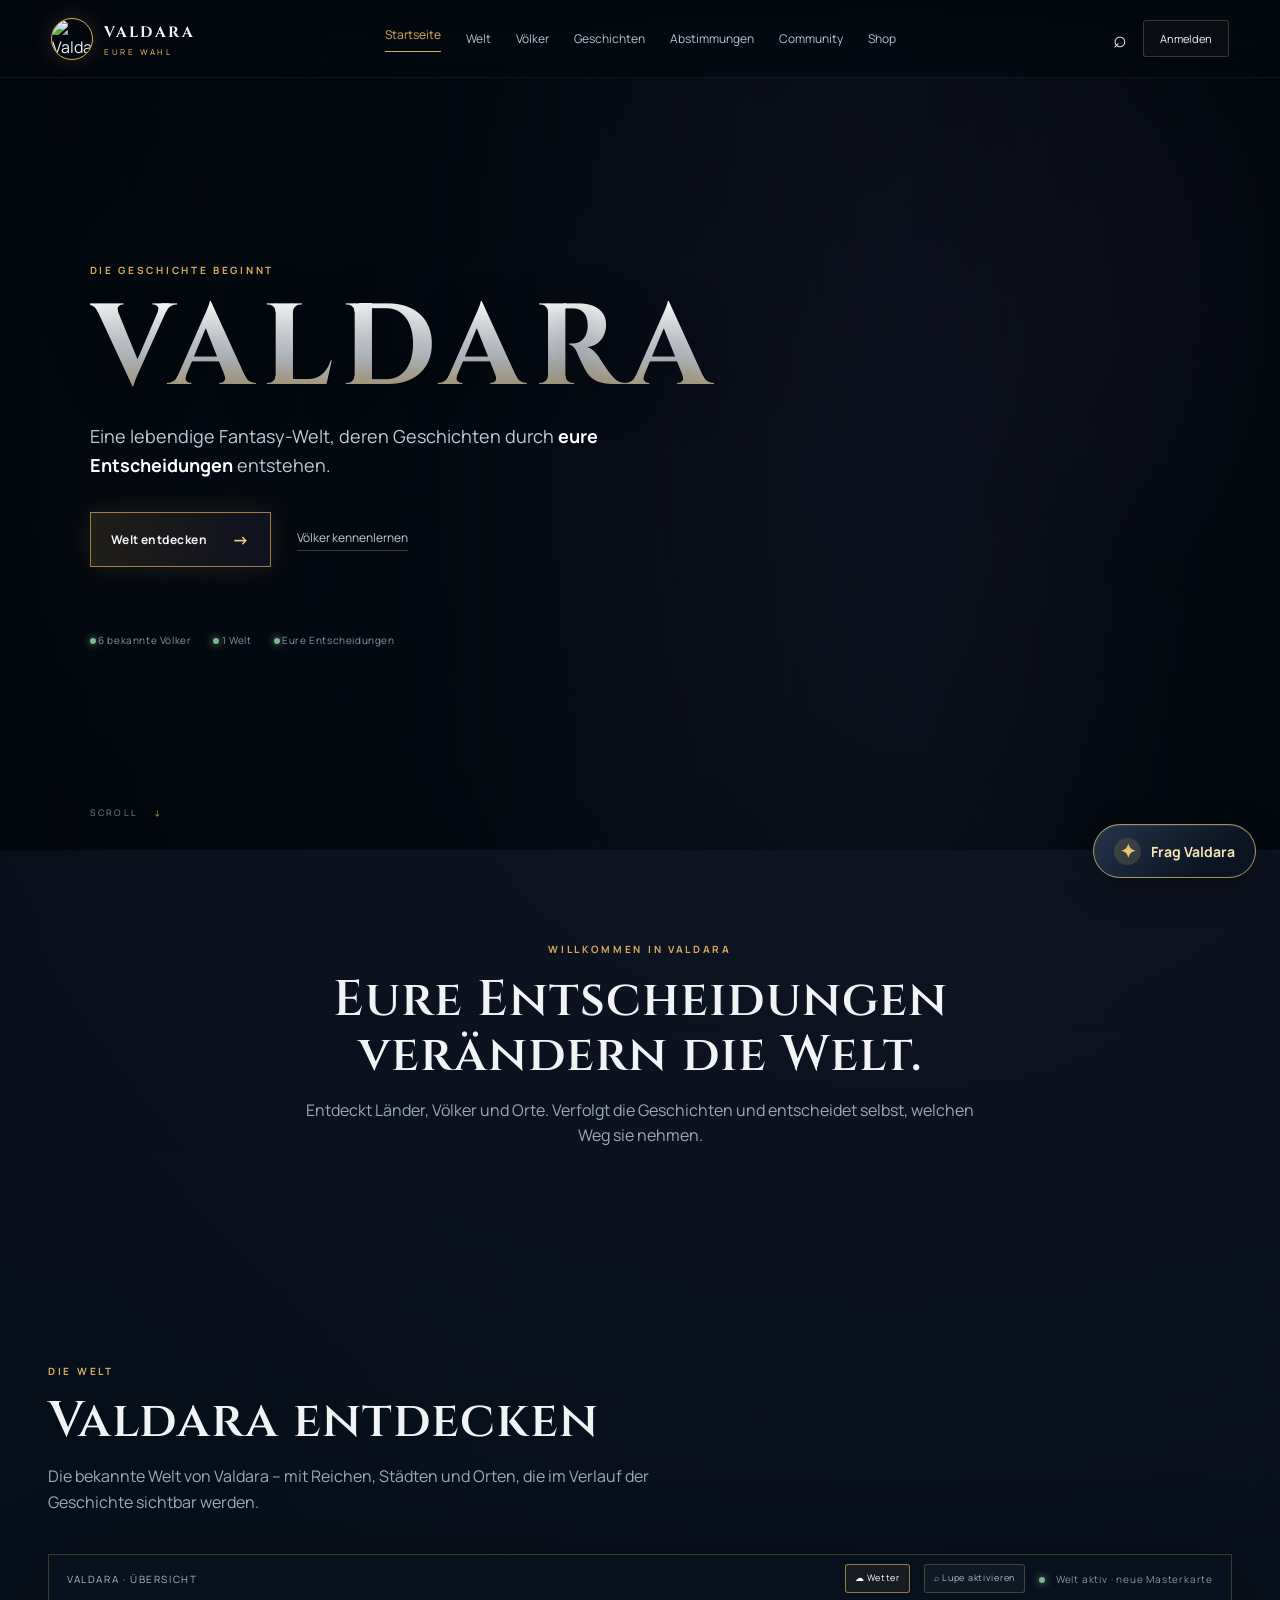
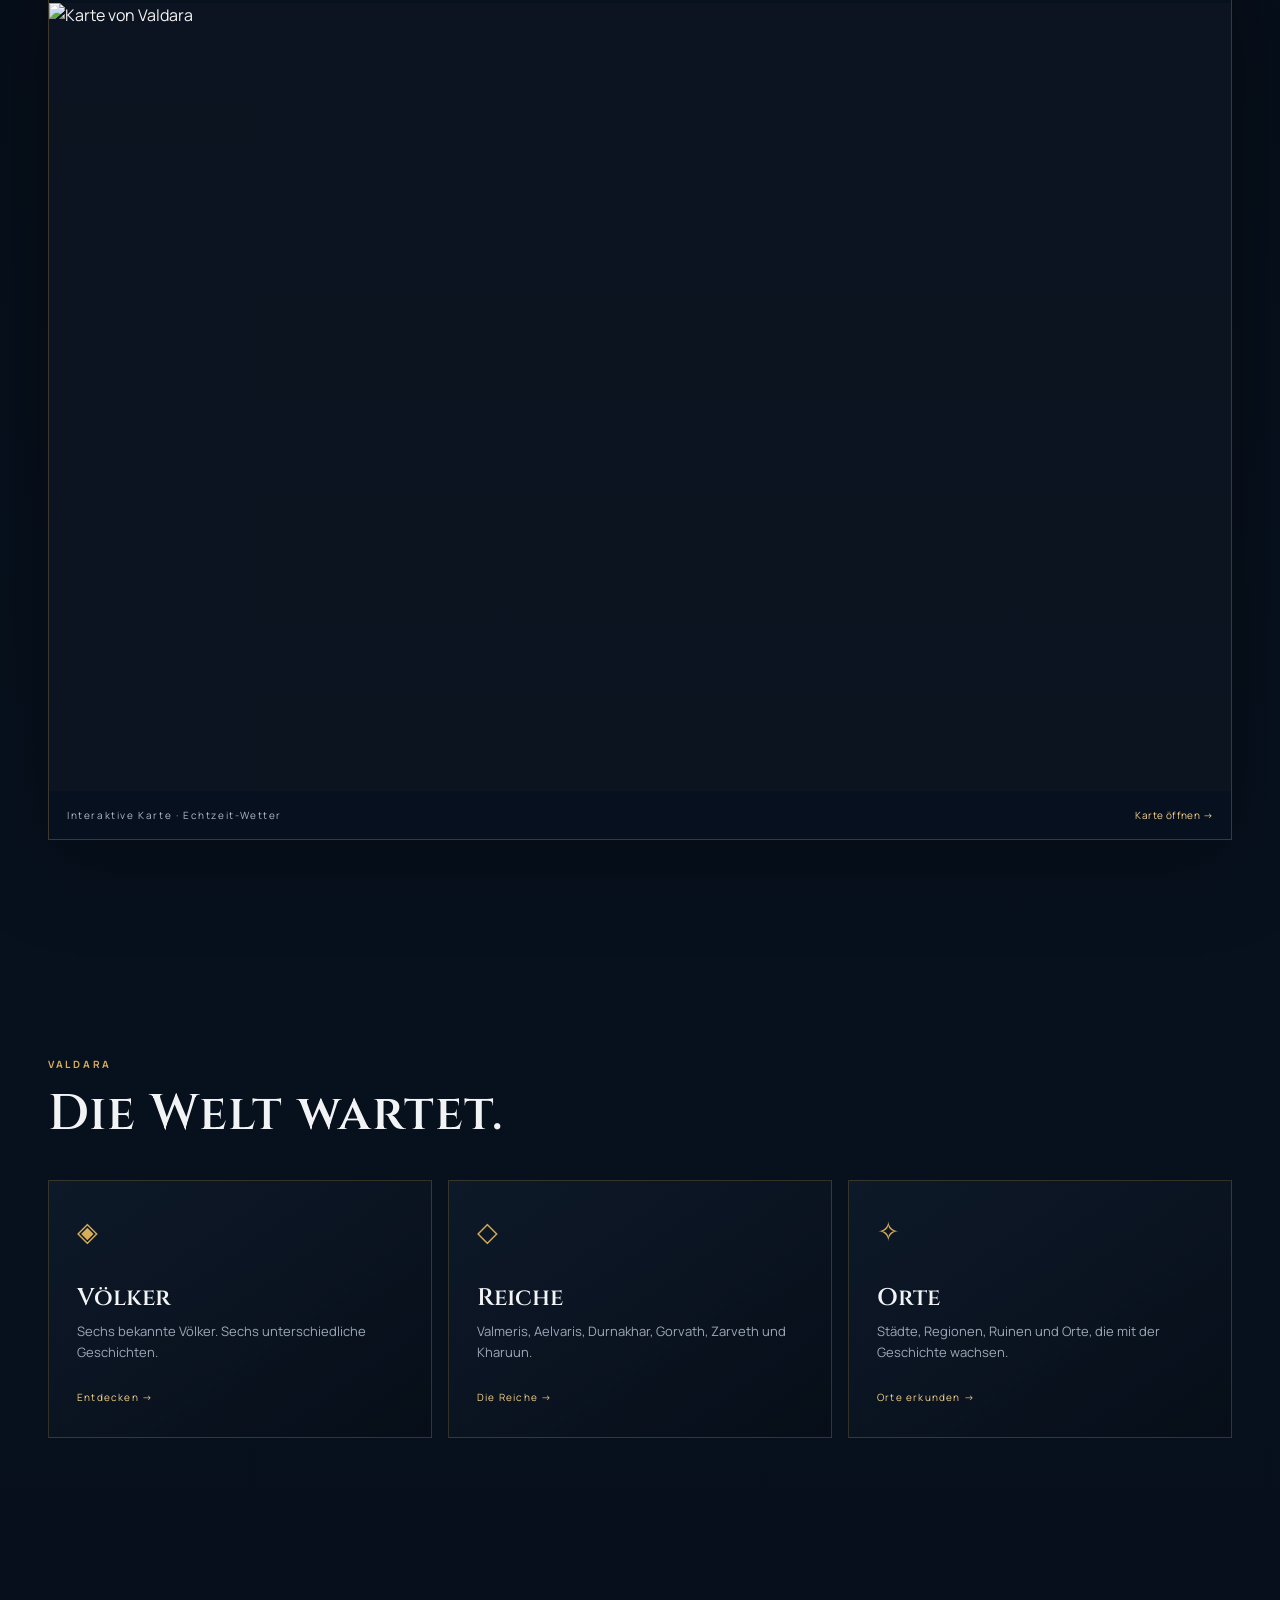
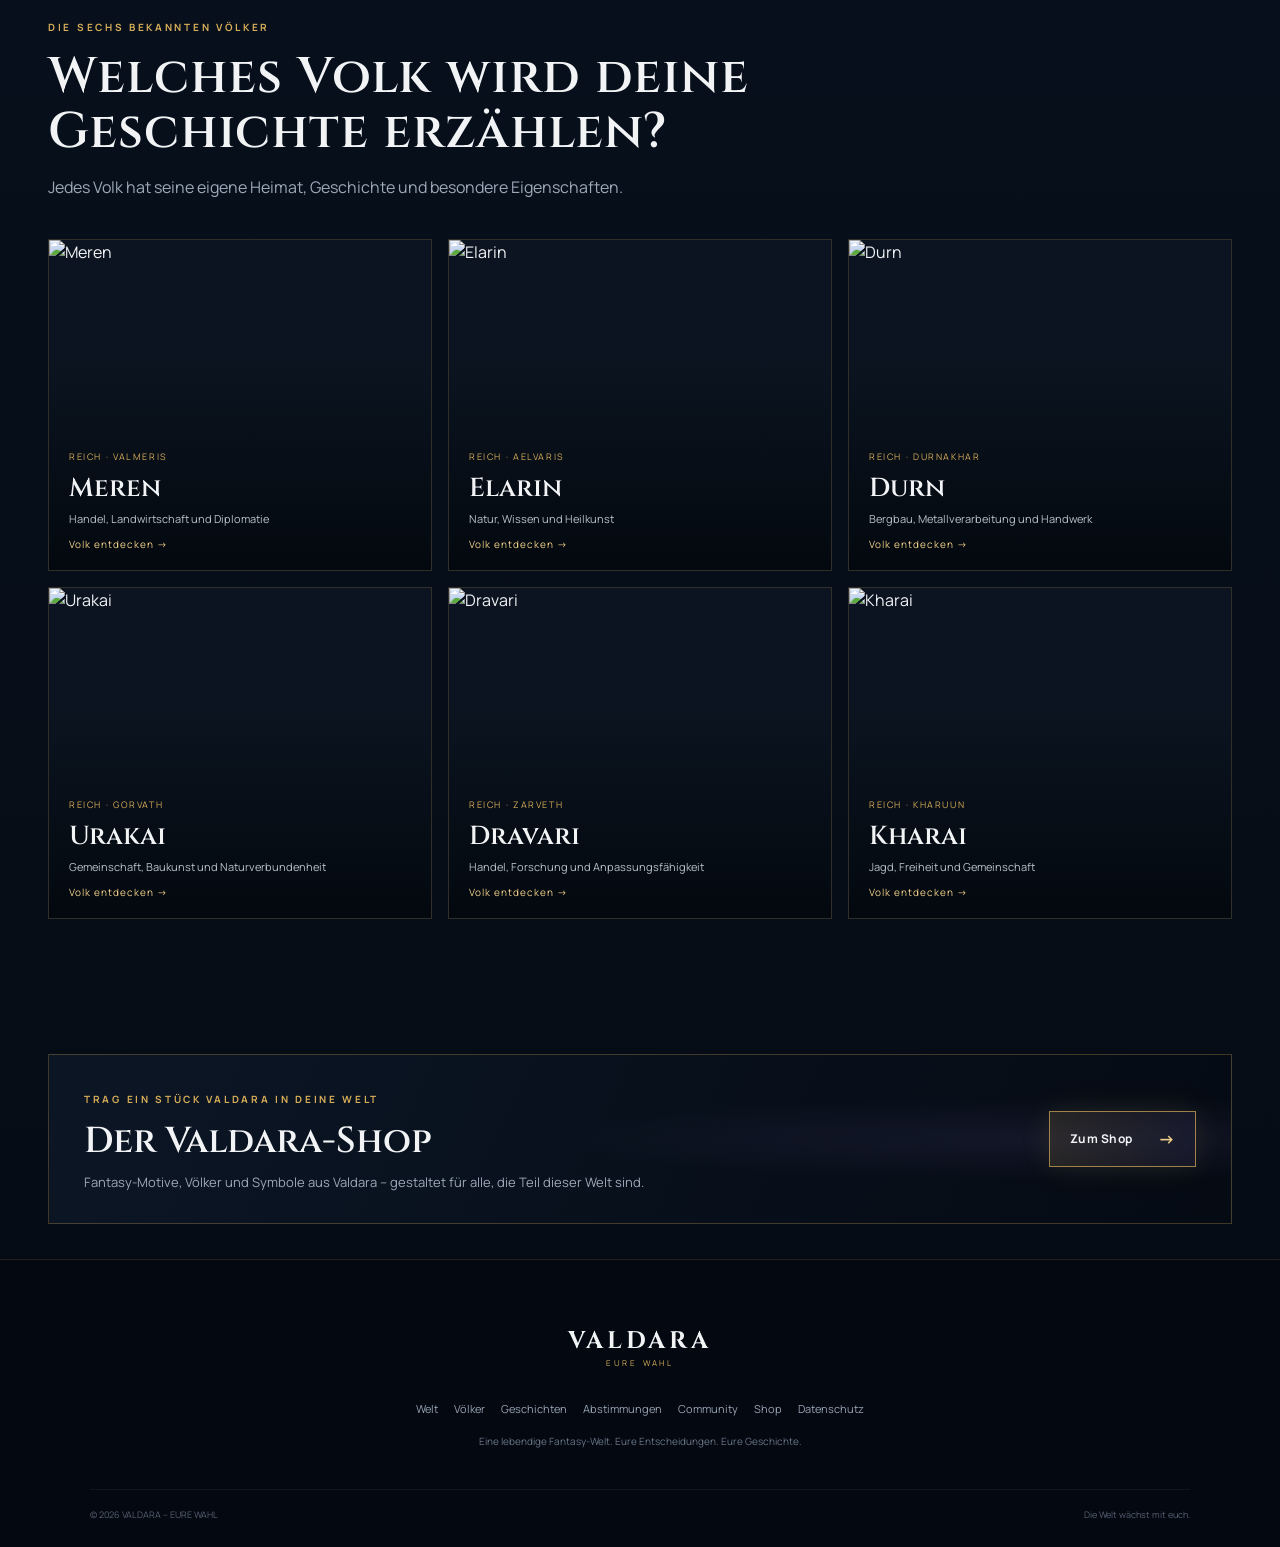
==== index.html @ 2f43d371 "Add files via upload" ====
<!DOCTYPE html>
<html lang="de">
<head>
<meta charset="UTF-8">
<meta name="viewport" content="width=device-width, initial-scale=1.0">
<meta name="theme-color" content="#07101d">
<title>VALDARA – Eure Wahl</title>
<link rel="preconnect" href="https://fonts.googleapis.com">
<link rel="preconnect" href="https://fonts.gstatic.com" crossorigin>
<link href="https://fonts.googleapis.com/css2?family=Cinzel:wght@500;600;700&family=Manrope:wght@400;500;600;700&display=swap" rel="stylesheet">
<link rel="stylesheet" href="styles.css">
</head>
<body data-page="start">
<div class="ambient ambient-a"></div><div class="ambient ambient-b"></div>
<header class="site-header">
  <a class="brand" href="#start" aria-label="Valdara Startseite"><img src="assets/valdara-logo.jpg" alt="Valdara Logo"><span>VALDARA<small>EURE WAHL</small></span></a>
  <nav class="main-nav" id="mainNav">
    <a data-page="start" href="index.html" class="active" aria-current="page">Startseite</a><a data-page="welt" href="welt.html">Welt</a><a data-page="voelker" href="voelker.html">Völker</a><a data-page="geschichten" href="geschichten.html">Geschichten</a><a data-page="entscheidungen" href="abstimmungen.html">Abstimmungen</a><a data-page="community" href="community.html">Community</a><a data-page="shop" href="shop.html">Shop</a>
  <a id="profileNavLink" href="mein-bereich.html" hidden>Profil</a></nav>
  <div class="header-actions"><button class="icon-btn" aria-label="Suche">⌕</button><a class="login-btn" id="accountLink" href="login.html">Anmelden</a><button class="menu-btn" id="menuBtn">☰</button></div>
</header>
<main>
<section class="hero" id="start">
  <div class="hero-content">
    <div class="eyebrow">DIE GESCHICHTE BEGINNT</div>
    <h1>VALDARA</h1>
    <p class="hero-sub">Eine lebendige Fantasy-Welt, deren Geschichten durch <strong>eure Entscheidungen</strong> entstehen.</p>
    <div class="hero-actions"><a class="glow-btn" href="#welt">Welt entdecken <span>→</span></a><a class="text-link" href="#voelker">Völker kennenlernen</a></div>
    <div class="hero-meta"><span><i></i> 6 bekannte Völker</span><span><i></i> 1 Welt</span><span><i></i> Eure Entscheidungen</span></div>
  </div>
  <div class="hero-scroll">SCROLL <span>↓</span></div>
</section>

<section class="intro section">
  <div class="section-heading centered"><span class="eyebrow">WILLKOMMEN IN VALDARA</span><h2>Eure Entscheidungen verändern die Welt.</h2><p>Entdeckt Länder, Völker und Orte. Verfolgt die Geschichten und entscheidet selbst, welchen Weg sie nehmen.</p></div>
</section>

<section class="map-section section" id="welt">
  <div class="section-heading"><span class="eyebrow">DIE WELT</span><h2>Valdara entdecken</h2><p>Die bekannte Welt von Valdara – mit Reichen, Städten und Orten, die im Verlauf der Geschichte sichtbar werden.</p></div>
  <div class="map-shell">
    <div class="map-top"><span>VALDARA · ÜBERSICHT</span><div class="map-top-actions"><button id="weatherToggle" class="map-weather-toggle active" type="button">☁ Wetter</button><button id="mapGridToggle" class="map-weather-toggle" type="button" aria-pressed="false">⌕ Lupe aktivieren</button><span class="map-status" id="mapStatus"><i></i> Karte wird geladen …</span></div></div>
    <div class="map-view" id="mapView">
      <img id="valdaraMap" src="https://vunvrgopzcbbxcxyjnxp.supabase.co/storage/v1/object/public/valdara-media/maps/continents/Valdara_Master_Map_Wegenetz_v4_Siedlungsnetz.png?v=20261008-5000" alt="Karte von Valdara">
      <div class="map-sector-grid" id="mapSectorGrid" aria-label="Kartenausschnitt auswählen">
        <button type="button" data-sector="0" aria-label="Nordwestlichen Kartenausschnitt vergrößern" title="Nordwesten"><span>⌕</span></button>
        <button type="button" data-sector="1" aria-label="Nördlich nordwestlichen Kartenausschnitt vergrößern" title="Nord-Nordwest"><span>⌕</span></button>
        <button type="button" data-sector="2" aria-label="Nördlichen mittleren Kartenausschnitt vergrößern" title="Norden"><span>⌕</span></button>
        <button type="button" data-sector="3" aria-label="Nördlich nordöstlichen Kartenausschnitt vergrößern" title="Nord-Nordost"><span>⌕</span></button>
        <button type="button" data-sector="4" aria-label="Nordöstlichen Kartenausschnitt vergrößern" title="Nordosten"><span>⌕</span></button>
        <button type="button" data-sector="5" aria-label="Westlich nördlichen Kartenausschnitt vergrößern" title="West-Nord"><span>⌕</span></button>
        <button type="button" data-sector="6" aria-label="Nördlichen zentralen Kartenausschnitt vergrößern" title="Nordmitte"><span>⌕</span></button>
        <button type="button" data-sector="7" aria-label="Nördlich östlichen Kartenausschnitt vergrößern" title="Nordost-Mitte"><span>⌕</span></button>
        <button type="button" data-sector="8" aria-label="Östlich nördlichen Kartenausschnitt vergrößern" title="Ost-Nord"><span>⌕</span></button>
        <button type="button" data-sector="9" aria-label="Östlich nordöstlichen Kartenausschnitt vergrößern" title="Ost-Nordost"><span>⌕</span></button>
        <button type="button" data-sector="10" aria-label="Westlichen mittleren Kartenausschnitt vergrößern" title="Westen"><span>⌕</span></button>
        <button type="button" data-sector="11" aria-label="Westlich zentralen Kartenausschnitt vergrößern" title="Westmitte"><span>⌕</span></button>
        <button type="button" data-sector="12" aria-label="Mittleren Kartenausschnitt vergrößern" title="Zentrum"><span>⌕</span></button>
        <button type="button" data-sector="13" aria-label="Östlich zentralen Kartenausschnitt vergrößern" title="Ostmitte"><span>⌕</span></button>
        <button type="button" data-sector="14" aria-label="Östlichen mittleren Kartenausschnitt vergrößern" title="Osten"><span>⌕</span></button>
        <button type="button" data-sector="15" aria-label="Westlich südlichen Kartenausschnitt vergrößern" title="West-Süd"><span>⌕</span></button>
        <button type="button" data-sector="16" aria-label="Südwestlich zentralen Kartenausschnitt vergrößern" title="Südwest-Mitte"><span>⌕</span></button>
        <button type="button" data-sector="17" aria-label="Südlichen zentralen Kartenausschnitt vergrößern" title="Südmitte"><span>⌕</span></button>
        <button type="button" data-sector="18" aria-label="Südöstlich zentralen Kartenausschnitt vergrößern" title="Südost-Mitte"><span>⌕</span></button>
        <button type="button" data-sector="19" aria-label="Östlich südlichen Kartenausschnitt vergrößern" title="Ost-Süd"><span>⌕</span></button>
        <button type="button" data-sector="20" aria-label="Südwestlichen Kartenausschnitt vergrößern" title="Südwesten"><span>⌕</span></button>
        <button type="button" data-sector="21" aria-label="Südlich südwestlichen Kartenausschnitt vergrößern" title="Süd-Südwest"><span>⌕</span></button>
        <button type="button" data-sector="22" aria-label="Südlichen mittleren Kartenausschnitt vergrößern" title="Süden"><span>⌕</span></button>
        <button type="button" data-sector="23" aria-label="Südlich südöstlichen Kartenausschnitt vergrößern" title="Süd-Südost"><span>⌕</span></button>
        <button type="button" data-sector="24" aria-label="Südöstlichen Kartenausschnitt vergrößern" title="Südosten"><span>⌕</span></button>
      </div>
    </div>
    <div class="map-bottom"><span>Interaktive Karte · Echtzeit-Wetter</span><div id="weatherLegend" class="map-weather-legend"><span><b>☀</b> Klar</span><span><b>☁</b> Bewölkt</span><span><b>☂</b> Regen</span><span><b>❄</b> Schnee</span><span><b>ϟ</b> Gewitter</span></div><a href="#welt-detail">Karte öffnen →</a></div>
  </div>
</section>

<section class="world-cards section">
  <div class="section-heading"><span class="eyebrow">VALDARA</span><h2>Die Welt wartet.</h2></div>
  <div class="feature-grid">
    <a class="feature-card" href="#voelker"><div class="feature-icon">◈</div><h3>Völker</h3><p>Sechs bekannte Völker. Sechs unterschiedliche Geschichten.</p><span>Entdecken →</span></a>
    <a class="feature-card" href="#welt"><div class="feature-icon">◇</div><h3>Reiche</h3><p>Valmeris, Aelvaris, Durnakhar, Gorvath, Zarveth und Kharuun.</p><span>Die Reiche →</span></a>
    <a class="feature-card" href="#welt"><div class="feature-icon">✧</div><h3>Orte</h3><p>Städte, Regionen, Ruinen und Orte, die mit der Geschichte wachsen.</p><span>Orte erkunden →</span></a>
  </div>
</section>

<section class="peoples section" id="voelker">
  <div class="section-heading"><span class="eyebrow">DIE SECHS BEKANNTEN VÖLKER</span><h2>Welches Volk wird deine Geschichte erzählen?</h2><p>Jedes Volk hat seine eigene Heimat, Geschichte und besondere Eigenschaften.</p></div>
  <div class="people-grid" id="peopleGrid"></div>
</section>

<section class="story-section section" id="geschichten">
  <div class="story-panel">
    <div><span class="eyebrow">DIE SERIE</span><h2>VALDARA – Eure Wahl</h2><p>Die Geschichte entsteht nicht nur durch das, was passiert. Sie entsteht durch das, wofür ihr euch entscheidet.</p><a class="glow-btn" href="#entscheidungen">Geschichte verfolgen <span>→</span></a></div>
    <div class="episode-card"><span>AKTUELLE FOLGE</span><strong>Folge 2</strong><p>Welches Volk wirst du wählen?</p><div class="episode-line"><i></i><i></i><i></i><i></i></div></div>
  </div>
</section>

<section class="decision section" id="entscheidungen">
  <div class="section-heading centered">
    <span class="eyebrow">VALDARA · EURE WAHL</span>
    <h2>Alle Abstimmungen</h2>
    <p>Verfolgt die Entscheidungen der Gemeinschaft und seht das zusammengeführte Gesamtergebnis.</p>
  </div>
  <div class="poll-overview-toolbar">
    <span id="pollOverviewStatus" role="status">Abstimmungen werden geladen …</span>
    <button type="button" id="pollOverviewRefresh">Aktualisieren ↻</button>
  </div>
  <div class="poll-overview-list" id="pollOverviewList">
    <div class="poll-overview-empty">Die Abstimmungen werden geladen …</div>
  </div>
</section>

<section class="section valdara-shop-teaser"><div class="shop-teaser-panel"><div><span class="eyebrow">TRAG EIN STÜCK VALDARA IN DEINE WELT</span><h2>Der Valdara-Shop</h2><p>Fantasy-Motive, Völker und Symbole aus Valdara – gestaltet für alle, die Teil dieser Welt sind.</p></div><a class="glow-btn" href="shop.html">Zum Shop <span>→</span></a></div></section>

<section class="social section" id="community">
  <div class="section-heading centered"><span class="eyebrow">TEIL DER WELT WERDEN</span><h2>Valdara ist eine Gemeinschaft.</h2></div>
  <div class="social-grid"><a class="social-card youtube" href="https://www.youtube.com/@ValdaraEureWahl" target="_blank" rel="noopener noreferrer"><span class="social-symbol">▶</span><div><strong>YouTube</strong><p>Folgen ansehen &amp; Geschichte verfolgen</p></div><span>→</span></a><a class="social-card instagram" href="https://www.instagram.com/valdara_eure_wahl/" target="_blank" rel="noopener noreferrer"><span class="social-symbol">◎</span><div><strong>Instagram</strong><p>Entscheidungen, Bilder &amp; Neuigkeiten</p></div><span>→</span></a><a class="social-card discord" href="#"><span class="social-symbol">◌</span><div><strong>Discord</strong><p>Mit der Community diskutieren</p></div><span>→</span></a></div>
</section>
</main>
<footer class="footer"><div class="footer-brand"><span>VALDARA</span><small>EURE WAHL</small></div><div class="footer-links"><a href="welt.html">Welt</a><a href="voelker.html">Völker</a><a href="geschichten.html">Geschichten</a><a href="abstimmungen.html">Abstimmungen</a><a href="community.html">Community</a><a href="shop.html">Shop</a><a href="datenschutz.html">Datenschutz</a></div><p>Eine lebendige Fantasy-Welt. Eure Entscheidungen. Eure Geschichte.</p><div class="footer-bottom"><span>© 2026 VALDARA – EURE WAHL</span><span>Die Welt wächst mit euch.</span></div></footer>

<div class="people-modal" id="peopleModal" aria-hidden="true">
  <div class="people-modal-dialog" role="dialog" aria-modal="true" aria-labelledby="peopleModalTitle">
    <button class="people-modal-close" id="peopleModalClose" type="button" aria-label="Fenster schließen">×</button>
    <div id="peopleModalContent"></div>
  </div>
</div>

<div class="map-zoom-modal" id="mapZoomModal" aria-hidden="true">
  <div class="map-zoom-dialog" role="dialog" aria-modal="true" aria-label="Vergrößerter Kartenausschnitt">
    <div class="map-zoom-toolbar"><span id="mapZoomTitle">VALDARA · KARTENAUSSCHNITT</span><button class="people-modal-close" id="mapZoomClose" type="button" aria-label="Vergrößerung schließen">×</button></div>
    <div class="map-zoom-canvas" id="mapZoomCanvas"></div>
    <div class="map-zoom-footer"><span>Dieselbe Karte · Orte und Wetter bleiben an ihren Positionen</span><button type="button" id="mapZoomBack">Zur Gesamtkarte zurück</button></div>
  </div>
</div>

<div class="map-detail-modal" id="mapDetailModal" aria-hidden="true">
  <div class="map-detail-dialog" role="dialog" aria-modal="true" aria-labelledby="mapDetailTitle">
    <button class="people-modal-close" id="mapDetailClose" type="button" aria-label="Fenster schließen">×</button>
    <div id="mapDetailContent"></div>
  </div>
</div>
<script>document.addEventListener("DOMContentLoaded",()=>{const page=document.body.dataset.page||"start";document.querySelectorAll(".main-nav [data-page]").forEach(a=>{a.classList.toggle("active",a.dataset.page===page);});if(page!=="start"){document.querySelectorAll("a[href^=\"#\"]").forEach(a=>{a.href="index.html"+a.getAttribute("href");});}});</script>
<script src="supabase-config.js"></script>
<script src="https://cdn.jsdelivr.net/npm/@supabase/supabase-js@2"></script>
<script src="auth.js"></script>
<script src="app.js"></script>
<script src="ki-chat-widget.js"></script><script src="private-chat-widget.js"></script>
</body>
</html>
---- styles.css ----
:root{--bg:#050b14;--bg2:#091321;--panel:rgba(9,18,31,.76);--panel2:rgba(13,25,42,.88);--gold:#d7ad58;--gold2:#f2d18a;--text:#f1f3f5;--muted:#9da8b8;--line:rgba(215,173,88,.26);--violet:#6e5c9e;--max:1240px}*{box-sizing:border-box}html{scroll-behavior:smooth}body{margin:0;background:radial-gradient(circle at 70% 10%,rgba(78,67,117,.18),transparent 28%),linear-gradient(#050b14,#07111e 55%,#050b14);color:var(--text);font-family:Manrope,Arial,sans-serif;line-height:1.6}a{color:inherit;text-decoration:none}button{font:inherit;color:inherit}.ambient{position:fixed;pointer-events:none;filter:blur(90px);opacity:.16;z-index:-1}.ambient-a{width:420px;height:420px;background:#52668c;left:-180px;top:30%}.ambient-b{width:360px;height:360px;background:#73569e;right:-150px;top:8%}.site-header{position:fixed;z-index:20;top:0;left:0;right:0;height:78px;padding:0 4vw;display:flex;align-items:center;justify-content:space-between;background:linear-gradient(180deg,rgba(3,8,15,.94),rgba(3,8,15,.55));backdrop-filter:blur(16px);border-bottom:1px solid rgba(255,255,255,.06)}.brand{display:flex;align-items:center;gap:11px;min-width:185px}.brand img{width:42px;height:42px;object-fit:cover;border-radius:50%;border:1px solid var(--gold);box-shadow:0 0 22px rgba(215,173,88,.18)}.brand span{font-family:Cinzel,serif;font-weight:700;letter-spacing:.16em;font-size:15px}.brand small{display:block;font:500 8px Manrope,sans-serif;letter-spacing:.32em;color:var(--gold);margin-top:1px}.main-nav{display:flex;gap:25px;align-items:center}.main-nav a{font-size:12px;color:#b9c1cc;transition:.2s}.main-nav a:hover,.main-nav a.active{color:#fff}.main-nav a.active:after{content:"";display:block;height:1px;background:var(--gold);margin-top:7px}.header-actions{display:flex;align-items:center;gap:10px;min-width:185px;justify-content:flex-end}.icon-btn,.menu-btn{border:0;background:transparent;font-size:23px;cursor:pointer}.login-btn{border:1px solid var(--line);background:rgba(255,255,255,.025);padding:9px 16px;border-radius:3px;font-size:11px;cursor:pointer}.menu-btn{display:none}.hero{min-height:850px;position:relative;display:flex;align-items:center;padding:150px 7vw 90px;overflow:hidden;background:linear-gradient(90deg,rgba(3,8,14,.97) 0%,rgba(3,8,14,.77) 37%,rgba(3,8,14,.25) 72%,rgba(3,8,14,.8) 100%),var(--valdara-map-url,url('assets/valdara-master-wegenetz.png')) center/cover}.hero:after{content:"";position:absolute;inset:0;background:radial-gradient(circle at 45% 50%,transparent 0,rgba(3,8,14,.08) 45%,rgba(3,8,14,.7) 100%);pointer-events:none}.hero-content{position:relative;z-index:2;max-width:650px}.eyebrow{font-size:10px;letter-spacing:.27em;color:var(--gold);font-weight:700}.hero h1{font:700 clamp(60px,9vw,124px)/.9 Cinzel,serif;letter-spacing:.08em;margin:20px 0;background:linear-gradient(180deg,#fff,#c5cbd3 55%,#a18a5b);-webkit-background-clip:text;background-clip:text;color:transparent;text-shadow:0 10px 50px rgba(0,0,0,.4)}.hero-sub{font-size:18px;max-width:570px;color:#c3cad4}.hero-sub strong{color:#fff}.hero-actions{display:flex;gap:26px;align-items:center;margin-top:32px}.glow-btn{display:inline-flex;gap:25px;align-items:center;padding:13px 20px;border:1px solid rgba(215,173,88,.7);background:linear-gradient(90deg,rgba(215,173,88,.13),rgba(110,92,158,.1));box-shadow:0 0 30px rgba(215,173,88,.12),inset 0 0 20px rgba(255,255,255,.02);font-size:12px;font-weight:700;letter-spacing:.04em}.glow-btn span{font-size:17px;color:var(--gold2)}.text-link{font-size:12px;color:#c4cad3;border-bottom:1px solid rgba(255,255,255,.2);padding-bottom:3px}.hero-meta{display:flex;gap:22px;margin-top:65px;color:#8994a4;font-size:10px;letter-spacing:.06em}.hero-meta i,.map-status i{display:inline-block;width:6px;height:6px;border-radius:50%;background:#7db68d;box-shadow:0 0 9px #7db68d}.hero-scroll{position:absolute;bottom:30px;left:7vw;z-index:2;font-size:9px;letter-spacing:.25em;color:#798494}.hero-scroll span{color:var(--gold);margin-left:12px}.section{max-width:var(--max);margin:auto;padding:105px 28px}.intro{padding-top:85px;padding-bottom:65px}.section-heading{max-width:720px;margin-bottom:38px}.section-heading.centered{text-align:center;margin-left:auto;margin-right:auto}.section-heading h2{font:600 clamp(30px,4vw,50px)/1.1 Cinzel,serif;margin:12px 0 15px;letter-spacing:.02em}.section-heading p{color:var(--muted);margin:0;max-width:680px}.centered p{margin-left:auto;margin-right:auto}.map-shell{background:var(--panel);border:1px solid var(--line);box-shadow:0 20px 80px rgba(0,0,0,.35);overflow:hidden}.map-top,.map-bottom{height:48px;padding:0 18px;display:flex;align-items:center;justify-content:space-between;font-size:10px;letter-spacing:.16em;color:#aeb8c5}.map-status{letter-spacing:.08em;color:#8794a4}.map-status.offline{color:#c5a875}.map-status i{margin-right:8px}.map-view{position:relative;aspect-ratio:3/2;overflow:hidden;background:#0b1420}.map-view img{width:100%;height:100%;object-fit:cover;display:block;filter:saturate(.9) contrast(1.04)}.map-marker{position:absolute;width:18px;height:18px;padding:0;margin:0;border:0;background:transparent;cursor:pointer;transform:translate(-50%,-50%);z-index:5}.map-marker .marker-dot{position:absolute;left:50%;top:50%;width:8px;height:8px;border-radius:50%;transform:translate(-50%,-50%);background:#f5d892;border:2px solid rgba(4,10,18,.9);box-shadow:0 0 8px rgba(215,173,88,.95),0 0 14px rgba(0,0,0,.95)}.map-marker .marker-label{position:absolute;left:50%;top:100%;display:block;transform:translate(-50%,4px);font:600 9px Manrope,sans-serif;letter-spacing:.05em;color:#fff;background:rgba(4,10,18,.84);padding:3px 6px;border:1px solid rgba(215,173,88,.3);white-space:nowrap;opacity:0;pointer-events:none;transition:.2s}.map-marker:hover .marker-label{opacity:1;transform:translate(-50%,4px)}.map-marker.marker-custom .marker-dot{width:12px;height:12px;border-radius:50%;box-shadow:0 0 10px rgba(215,173,88,1),0 0 18px rgba(0,0,0,.95)}.map-bottom a{color:var(--gold2);letter-spacing:.04em}.feature-grid,.people-grid,.social-grid{display:grid;gap:16px}.feature-grid{grid-template-columns:repeat(3,1fr)}.feature-card{min-height:220px;padding:28px;background:linear-gradient(145deg,rgba(17,29,46,.72),rgba(7,14,24,.88));border:1px solid rgba(215,173,88,.22);position:relative;transition:.25s}.feature-card:hover{transform:translateY(-4px);border-color:rgba(215,173,88,.55);box-shadow:0 18px 50px rgba(0,0,0,.3)}.feature-icon{font-size:27px;color:var(--gold);margin-bottom:30px}.feature-card h3{font:600 24px Cinzel,serif;margin:0 0 7px}.feature-card p{color:var(--muted);font-size:13px;margin:0 0 20px}.feature-card span{font-size:10px;color:var(--gold2);letter-spacing:.12em}.peoples{padding-top:70px}.people-grid{grid-template-columns:repeat(3,1fr)}.people-card{min-height:330px;position:relative;overflow:hidden;border:1px solid rgba(215,173,88,.18);background:#0b1420}.people-card img{width:100%;height:100%;min-height:330px;object-fit:cover;display:block;transition:.5s;filter:saturate(.9)}.people-card:after{content:"";position:absolute;inset:35% 0 0;background:linear-gradient(transparent,rgba(3,8,14,.96))}.people-card:hover img{transform:scale(1.04)}.people-info{position:absolute;z-index:2;left:20px;right:20px;bottom:18px}.people-info .realm{font-size:9px;color:var(--gold);letter-spacing:.18em}.people-info h3{font:600 26px Cinzel,serif;margin:4px 0}.people-info p{font-size:11px;color:#b9c1cb;margin:0}.story-panel{border:1px solid rgba(215,173,88,.25);padding:50px;display:grid;grid-template-columns:1fr 310px;gap:50px;background:radial-gradient(circle at 75% 35%,rgba(98,80,139,.17),transparent 35%),linear-gradient(120deg,rgba(10,20,34,.96),rgba(5,11,19,.8))}.story-panel h2{font:600 43px Cinzel,serif;margin:12px 0}.story-panel p{color:var(--muted);max-width:600px}.story-panel .glow-btn{margin-top:18px}.episode-card{align-self:center;border-left:1px solid var(--line);padding-left:30px}.episode-card>span{font-size:9px;letter-spacing:.2em;color:var(--gold)}.episode-card strong{display:block;font:600 60px Cinzel,serif;color:#fff;margin:10px 0}.episode-card p{font-size:13px;color:#c2cad3}.episode-line{display:flex;gap:5px;margin-top:25px}.episode-line i{height:2px;background:#667085;flex:1}.episode-line i:first-child{background:var(--gold)}.decision{padding-top:75px}.decision-card{border:1px solid rgba(215,173,88,.35);background:linear-gradient(140deg,rgba(16,27,44,.88),rgba(6,13,22,.95));padding:35px;box-shadow:0 25px 70px rgba(0,0,0,.3)}.decision-question{display:flex;gap:22px;align-items:center;border-bottom:1px solid rgba(255,255,255,.07);padding-bottom:25px}.decision-number{font:600 38px Cinzel,serif;color:rgba(215,173,88,.5)}.decision-question h3{font:600 25px Cinzel,serif;margin:5px 0 0}.choice-grid{display:grid;grid-template-columns:repeat(3,1fr);gap:10px;margin-top:25px}.choice-grid button{display:flex;justify-content:space-between;padding:17px;background:rgba(255,255,255,.025);border:1px solid rgba(255,255,255,.08);cursor:pointer;text-align:left;transition:.2s}.choice-grid button:hover,.choice-grid button.selected{border-color:var(--gold);background:rgba(215,173,88,.08)}.choice-grid span{color:var(--gold)}.decision-footer{display:flex;justify-content:space-between;color:#737e8d;font-size:9px;letter-spacing:.08em;margin-top:20px}.social-grid{grid-template-columns:repeat(3,1fr)}.social-card{display:flex;align-items:center;gap:15px;padding:20px;border:1px solid rgba(255,255,255,.08);background:rgba(12,22,36,.65);transition:.2s}.social-card:hover{border-color:var(--line);transform:translateY(-2px)}.social-card>span:last-child{margin-left:auto;color:var(--gold)}.social-symbol{font-size:25px;color:var(--gold);width:35px;text-align:center}.social-card strong{font:600 16px Cinzel,serif}.social-card p{margin:2px 0 0;font-size:10px;color:var(--muted)}.footer{padding:65px 7vw 25px;background:#030811;border-top:1px solid rgba(215,173,88,.14);text-align:center}.footer-brand span{font:700 24px Cinzel,serif;letter-spacing:.16em}.footer-brand small{display:block;color:var(--gold);font-size:8px;letter-spacing:.35em}.footer-links{display:flex;justify-content:center;gap:25px;margin:30px 0 15px;color:#98a3b2;font-size:11px}.footer p{color:#697586;font-size:10px}.footer-bottom{margin-top:40px;padding-top:18px;border-top:1px solid rgba(255,255,255,.06);display:flex;justify-content:space-between;color:#566172;font-size:9px}@media(max-width:980px){.main-nav{gap:12px}.main-nav a{font-size:10px}.hero{min-height:760px}.people-grid{grid-template-columns:repeat(2,1fr)}.feature-grid,.social-grid{grid-template-columns:1fr}.story-panel{grid-template-columns:1fr}.episode-card{border-left:0;border-top:1px solid var(--line);padding:25px 0 0}.choice-grid{grid-template-columns:repeat(2,1fr)}}@media(max-width:760px){.site-header{height:68px}.main-nav{position:absolute;top:68px;left:0;right:0;display:none;flex-direction:column;align-items:flex-start;padding:18px 24px;background:rgba(4,10,17,.97);border-bottom:1px solid var(--line)}.main-nav.open{display:flex}.main-nav a.active:after{display:none}.menu-btn{display:block}.icon-btn{display:none}.login-btn{padding:7px 11px}.brand{min-width:auto}.hero{padding:130px 24px 70px;min-height:730px;background-position:center}.hero h1{font-size:65px}.hero-sub{font-size:15px}.hero-actions{align-items:flex-start;flex-direction:column;gap:18px}.hero-meta{flex-direction:column;gap:8px;margin-top:40px}.section{padding:75px 18px}.section-heading h2{font-size:31px}.people-grid{grid-template-columns:1fr}.map-shell{margin-left:-8px;margin-right:-8px}.story-panel{padding:30px 22px}.story-panel h2{font-size:32px}.choice-grid{grid-template-columns:1fr}.decision-card{padding:22px}.decision-footer,.footer-bottom{flex-direction:column;gap:8px}.footer-links{flex-wrap:wrap;gap:15px}}

/* Interactive detail layers restored for Valdara v06 */
.people-card{display:block;width:100%;padding:0;color:inherit;text-align:left;font:inherit;cursor:pointer;appearance:none}
.people-more{display:block;margin-top:8px;font-size:10px;color:var(--gold2);letter-spacing:.1em}
.people-modal,.map-detail-modal{position:fixed;inset:0;z-index:100;background:rgba(1,5,10,.84);backdrop-filter:blur(10px);display:none;align-items:center;justify-content:center;padding:24px}
.people-modal.open,.map-detail-modal.open{display:flex}
.people-modal-dialog,.map-detail-dialog{position:relative;width:min(1040px,96vw);max-height:92vh;overflow:auto;background:linear-gradient(145deg,rgba(12,24,40,.98),rgba(4,10,18,.98));border:1px solid var(--line);box-shadow:0 30px 100px rgba(0,0,0,.55)}
.people-modal-close{position:absolute;z-index:5;right:16px;top:12px;border:0;background:rgba(3,8,14,.75);color:#fff;font-size:30px;line-height:1;width:40px;height:40px;cursor:pointer}
.people-detail-head{display:grid;grid-template-columns:minmax(260px,38%) 1fr;min-height:300px;border-bottom:1px solid rgba(215,173,88,.18)}
.people-detail-head img{width:100%;height:100%;min-height:300px;object-fit:cover}
.people-detail-head>div{padding:58px 42px 38px;align-self:center}
.people-detail-head h2,.map-detail-head h2{font:600 clamp(38px,6vw,64px)/1 Cinzel,serif;margin:10px 0 14px;color:#fff}
.people-detail-head p,.map-detail-head p{margin:0;color:var(--muted);font-size:13px;line-height:1.7}
.people-video{padding:28px 42px 0}.people-video-label{font-size:9px;letter-spacing:.18em;color:var(--gold);margin-bottom:10px}.video-frame{aspect-ratio:16/9;background:#000}.video-frame iframe{width:100%;height:100%;border:0}
.lore-accordions{padding:30px 42px 42px}.lore-accordion{border:1px solid rgba(255,255,255,.09);background:rgba(255,255,255,.025);margin-top:10px}.lore-accordion:first-child{margin-top:0}.lore-accordion summary{display:flex;align-items:center;justify-content:space-between;padding:18px 20px;cursor:pointer;list-style:none;font:600 15px Cinzel,serif;color:#e9edf2}.lore-accordion summary::-webkit-details-marker{display:none}.lore-accordion summary:hover{color:var(--gold2)}.accordion-icon{transition:.2s}.lore-accordion[open] .accordion-icon{transform:rotate(45deg)}.lore-content{padding:0 20px 20px;color:#b8c1cd;font-size:13px;line-height:1.8}.empty-lore,.map-detail-note{padding:15px 0;color:var(--muted)}
.map-detail-head{padding:58px 42px 34px;border-bottom:1px solid rgba(215,173,88,.18)}.map-detail-image{padding:28px 42px 0}.map-detail-image img{display:block;width:100%;max-height:65vh;object-fit:contain;background:#030811;border:1px solid rgba(215,173,88,.16)}.map-detail-note{padding:20px 42px 35px;font-size:12px}.map-detail-loading{padding:70px 42px}
.modal-open{overflow:hidden}
@media(max-width:700px){.people-modal,.map-detail-modal{padding:10px}.people-modal-dialog,.map-detail-dialog{max-height:96vh}.people-detail-head{grid-template-columns:1fr}.people-detail-head img{height:300px;min-height:0}.people-detail-head>div{padding:30px 24px}.people-video{padding:24px 24px 0}.lore-accordions{padding:24px}.people-modal-close{right:10px;top:10px}.map-detail-head,.map-detail-image,.map-detail-note{padding-left:24px;padding-right:24px}}

/* Dorfmarker: kleiner und braun, klar von den gelben Stadtmarkern unterscheidbar */
.map-marker.marker-village{width:11px;height:11px;z-index:4}
.map-marker.marker-village .marker-dot{width:5px;height:5px;background:#8b5a2b;border:1.5px solid rgba(30,18,10,.95);box-shadow:0 0 5px rgba(166,106,63,.75),0 0 9px rgba(0,0,0,.9)}
.map-marker.marker-village .marker-label{border-color:rgba(166,106,63,.45)}
.map-marker.marker-village:hover .marker-dot{width:6px;height:6px;background:#a66a3f;box-shadow:0 0 7px rgba(189,123,74,.9),0 0 10px rgba(0,0,0,.9)}

/* ============================================================
   Dynamische Marker-Styles aus Supabase
   ============================================================ */
.map-marker .marker-dot{
  width:var(--marker-size,14px);
  height:var(--marker-size,14px);
  min-width:var(--marker-size,14px);
  min-height:var(--marker-size,14px);
  background:var(--marker-color,#d7ad58);
  border:var(--marker-border-width,1px) solid var(--marker-border,#222);
  opacity:var(--marker-opacity,1);
  box-shadow:0 0 7px color-mix(in srgb,var(--marker-color,#d7ad58) 70%,transparent),0 0 10px rgba(0,0,0,.9);
  display:flex;
  align-items:center;
  justify-content:center;
  line-height:1;
  font-size:calc(var(--marker-size,14px) * .55);
  color:#111;
}
.map-marker[data-render-mode="area"] .marker-dot{border-radius:50%;}
.map-marker[data-render-mode="line"] .marker-dot{border-radius:2px;}


/* ============================================================
   Echtzeit-Wetter auf der Valdara-Karte
   ============================================================ */
.map-top-actions{display:flex;align-items:center;gap:14px}
.map-weather-toggle{border:1px solid rgba(215,173,88,.28);background:rgba(255,255,255,.035);color:#aeb8c5;padding:6px 9px;border-radius:3px;font-size:9px;letter-spacing:.08em;cursor:pointer;transition:.2s}
.map-weather-toggle:hover,.map-weather-toggle.active{border-color:rgba(215,173,88,.65);color:#fff;background:rgba(215,173,88,.08)}
.map-weather{position:absolute;z-index:6;transform:translate(-50%,-135%);display:flex;align-items:center;gap:3px;padding:2px 5px;border:1px solid color-mix(in srgb,var(--weather-color,#d7ad58) 55%,transparent);background:rgba(4,10,18,.82);color:#fff;border-radius:10px;cursor:default;box-shadow:0 3px 10px rgba(0,0,0,.45);font-size:9px;line-height:1;backdrop-filter:blur(3px);transition:.18s}
.map-weather:hover{z-index:8;transform:translate(-50%,-145%) scale(1.08);background:rgba(4,10,18,.96);border-color:var(--weather-color,#d7ad58);box-shadow:0 0 12px color-mix(in srgb,var(--weather-color,#d7ad58) 45%,transparent),0 5px 14px rgba(0,0,0,.5)}
.map-weather .weather-icon{color:var(--weather-color,#d7ad58);font-size:12px;font-weight:700}
.map-weather .weather-temp{font-size:8px;color:#d9dee5;white-space:nowrap}
.map-view.weather-hidden .map-weather{display:none}
.map-weather-legend{display:none;align-items:center;gap:10px;color:#8490a0;font-size:8px;letter-spacing:.04em}
.map-weather-legend.visible{display:flex}
.map-weather-legend b{font-size:11px;color:var(--gold2);margin-right:2px}
@media(max-width:900px){.map-top-actions{gap:8px}.map-weather-legend{display:none!important}.map-weather{padding:2px 4px}.map-weather .weather-temp{display:none}}

/* Wetter-Hover: darunterliegende Ortslabels ausblenden, Positionen bleiben unverändert. */
.map-view:has(.map-weather:hover) .map-marker:hover .marker-label{opacity:0!important;visibility:hidden!important}


/* Valdara v25.3: 5x5-Lupe auf derselben Karteninstanz; nur #mapView wird vergrößert */
.map-view{isolation:isolate}
/* Dynamische Tag-/Dämmerungs-/Nachtbeleuchtung: über dem Kartenbild, unter Markern und Wetter. */
.map-time-lighting{position:absolute;inset:0;z-index:2;pointer-events:none;background:rgba(5,12,35,var(--night-opacity,0));mix-blend-mode:multiply;transition:background 60s linear}
.map-time-lighting[data-phase="dawn"]{background:linear-gradient(180deg,rgba(239,133,82,calc(var(--night-opacity,0) * .72)),rgba(76,82,130,var(--night-opacity,0)));}
.map-time-lighting[data-phase="dusk"]{background:linear-gradient(180deg,rgba(240,133,56,calc(var(--night-opacity,0) * .72)),rgba(15,24,62,var(--night-opacity,0)));}
.map-time-lighting[data-phase="night"]{background:rgba(3,7,25,var(--night-opacity,0));}
.map-sector-grid{position:absolute;inset:0;z-index:20;display:grid;grid-template-columns:repeat(5,minmax(0,1fr));grid-template-rows:repeat(5,minmax(0,1fr));opacity:0;transition:opacity .2s;pointer-events:none}
.map-view.grid-enabled .map-sector-grid,.map-view.grid-enabled .map-sector-grid:focus-within{opacity:1;pointer-events:auto}
.map-sector-grid button{display:flex;align-items:center;justify-content:center;border:1px solid rgba(242,209,138,.0);background:rgba(3,9,17,0);cursor:zoom-in;transition:background .18s,border-color .18s;min-width:0;min-height:0}
.map-sector-grid button:hover,.map-sector-grid button:focus-visible{background:rgba(3,9,17,.16);border-color:rgba(242,209,138,.75);outline:none}
.map-sector-grid button span{display:flex;align-items:center;justify-content:center;width:34px;height:34px;border:1px solid rgba(242,209,138,.8);border-radius:50%;background:rgba(3,9,17,.82);color:var(--gold2);font-size:25px;line-height:1;opacity:0;transform:scale(.8);transition:.18s}
.map-sector-grid button:hover span,.map-sector-grid button:focus-visible span{opacity:1;transform:scale(1)}
.map-zoom-modal{position:fixed;inset:0;z-index:120;background:rgba(1,5,10,.9);backdrop-filter:blur(12px);display:none;align-items:center;justify-content:center;padding:clamp(8px,2vw,28px)}
.map-zoom-modal.open{display:flex}
.map-zoom-dialog{width:min(1500px,98vw);display:flex;flex-direction:column;background:linear-gradient(145deg,rgba(12,24,40,.99),rgba(4,10,18,.99));border:1px solid var(--line);box-shadow:0 30px 100px rgba(0,0,0,.7);overflow:hidden}
.map-zoom-toolbar,.map-zoom-footer{min-height:48px;padding:8px 16px;display:flex;align-items:center;justify-content:space-between;gap:12px;color:#d8dee7;font-size:10px;letter-spacing:.12em}
.map-zoom-toolbar{border-bottom:1px solid rgba(215,173,88,.18)}
.map-zoom-toolbar .people-modal-close{position:static;flex:0 0 40px}
.map-zoom-canvas{width:100%;aspect-ratio:3/2;overflow:hidden;position:relative;background:#07111e;touch-action:pan-y}
.map-zoom-canvas .map-view{position:absolute;left:0;top:0;width:500%;height:500%;aspect-ratio:auto;max-width:none;transform-origin:top left;transform:translate(var(--sector-x,0%),var(--sector-y,0%));}
.map-zoom-canvas .map-sector-grid{display:none!important}
.map-zoom-canvas .map-view .map-weather .weather-temp{display:inline}
.map-zoom-footer{border-top:1px solid rgba(215,173,88,.18);letter-spacing:.03em;color:var(--muted)}
.map-zoom-footer button{border:1px solid rgba(215,173,88,.5);background:rgba(215,173,88,.08);padding:8px 12px;color:var(--gold2);cursor:pointer;white-space:nowrap}
.map-zoom-footer button:hover{background:rgba(215,173,88,.16)}
@media(max-width:700px){.map-view.grid-enabled .map-sector-grid{opacity:.65;pointer-events:auto}.map-sector-grid button span{opacity:.85;width:28px;height:28px;font-size:21px}.map-zoom-modal{padding:6px}.map-zoom-dialog{width:100%;}.map-zoom-toolbar,.map-zoom-footer{padding:8px;font-size:9px}.map-zoom-canvas{aspect-ratio:3/2}.map-zoom-canvas .map-view{width:500%;height:500%;aspect-ratio:auto}.map-zoom-footer{align-items:flex-start;flex-direction:column}.map-zoom-footer button{width:100%}}

/* Abstimmungsübersicht – Valdara Frontend v25.4 */
.poll-overview-toolbar{display:flex;align-items:center;justify-content:space-between;gap:14px;margin:0 auto 18px;max-width:1050px;color:var(--muted);font-size:12px}
.poll-overview-toolbar button{border:1px solid rgba(215,173,88,.42);border-radius:999px;background:rgba(215,173,88,.08);color:var(--gold2);padding:9px 14px;cursor:pointer}
.poll-overview-toolbar button:hover{background:rgba(215,173,88,.16)}
.poll-overview-list{display:grid;gap:18px;max-width:1050px;margin:0 auto}
.poll-overview-card{position:relative;padding:clamp(18px,3vw,28px);border:1px solid rgba(215,173,88,.22);border-radius:18px;background:linear-gradient(145deg,rgba(15,29,47,.92),rgba(6,14,25,.96));box-shadow:0 14px 42px rgba(0,0,0,.2);overflow:hidden}
.poll-overview-card:before{content:"";position:absolute;inset:0 auto 0 0;width:3px;background:linear-gradient(180deg,var(--gold2),rgba(151,112,190,.5))}
.poll-overview-head{display:flex;align-items:flex-start;justify-content:space-between;gap:14px;margin-bottom:20px}
.poll-overview-card h3{margin:6px 0 0;color:#f5f1e8;font-family:Cinzel,serif;font-size:clamp(18px,2.5vw,25px);line-height:1.35}
.poll-overview-meta{font-size:10px;letter-spacing:.13em;text-transform:uppercase;color:var(--muted)}
.poll-status{flex:0 0 auto;border:1px solid rgba(255,255,255,.14);border-radius:999px;padding:6px 10px;font-size:10px;letter-spacing:.06em;color:#d8dee7;white-space:nowrap}
.poll-status.active{border-color:rgba(93,190,145,.45);color:#9de0bb;background:rgba(56,150,105,.1)}
.poll-status.resolved{border-color:rgba(215,173,88,.45);color:var(--gold2)}
.poll-options{display:grid;gap:13px}
.poll-option{display:grid;gap:7px}
.poll-option-line{display:flex;justify-content:space-between;gap:12px;align-items:center;color:#e6e9ef;font-size:14px}
.poll-option-line strong{font-variant-numeric:tabular-nums;color:var(--gold2);white-space:nowrap}
.poll-progress{height:7px;border-radius:99px;background:rgba(255,255,255,.08);overflow:hidden}
.poll-progress span{display:block;height:100%;border-radius:99px;background:linear-gradient(90deg,#8e6fbd,var(--gold2));transition:width .3s ease}
.poll-overview-total{display:flex;justify-content:space-between;gap:12px;margin-top:18px;padding-top:14px;border-top:1px solid rgba(255,255,255,.09);color:var(--muted);font-size:12px}
.poll-winner{margin-top:14px;padding:12px 14px;border:1px solid rgba(215,173,88,.32);border-radius:10px;background:rgba(215,173,88,.07);color:#f0d9a3;font-size:13px}
.poll-dice-details{margin-top:12px;padding:12px 14px;border-radius:10px;background:rgba(126,102,164,.1);border:1px solid rgba(155,128,198,.25);color:#ded2f2;font-size:12px;line-height:1.7}
.poll-dice-details summary{cursor:pointer;color:#e5d6ff;font-weight:700}
.poll-overview-empty{padding:24px;border:1px dashed rgba(215,173,88,.25);border-radius:14px;color:var(--muted);text-align:center}
@media(max-width:600px){.poll-overview-toolbar{align-items:flex-start}.poll-overview-head{flex-direction:column}.poll-status{align-self:flex-start}.poll-overview-total{flex-direction:column;gap:5px}}


/* Mehrseitige Navigation: Die Startseite bleibt mit Karte und Völkerübersicht vollständig erhalten. */
.main-nav a.active{color:var(--gold,#e8c77a);}
.page-intro{display:block!important;padding-top:54px;padding-bottom:18px;}
.page-intro .section-heading{max-width:900px;margin:0 auto;}
.footer-links{flex-wrap:wrap;gap:16px;}
@media(max-width:760px){.page-intro{padding-top:34px;padding-bottom:10px;}}


/* v26.1 – echte sichtbare Seitentrennung. Die vorhandenen Komponenten bleiben im DOM, damit die gemeinsame App-JS stabil bleibt. */
body[data-page="start"] .page-intro, body[data-page="start"] .story-section, body[data-page="start"] .decision, body[data-page="start"] .social { display:none !important; }
body[data-page="welt"] main > .hero, body[data-page="welt"] main > .intro, body[data-page="welt"] main > .peoples, body[data-page="welt"] main > .story-section, body[data-page="welt"] main > .decision, body[data-page="welt"] main > .social { display:none !important; }
body[data-page="voelker"] main > .hero, body[data-page="voelker"] main > .intro, body[data-page="voelker"] main > .map-section, body[data-page="voelker"] main > .world-cards, body[data-page="voelker"] main > .story-section, body[data-page="voelker"] main > .decision, body[data-page="voelker"] main > .social { display:none !important; }
body[data-page="geschichten"] main > .hero, body[data-page="geschichten"] main > .intro, body[data-page="geschichten"] main > .map-section, body[data-page="geschichten"] main > .world-cards, body[data-page="geschichten"] main > .peoples, body[data-page="geschichten"] main > .decision, body[data-page="geschichten"] main > .social { display:none !important; }
body[data-page="entscheidungen"] main > .hero, body[data-page="entscheidungen"] main > .intro, body[data-page="entscheidungen"] main > .map-section, body[data-page="entscheidungen"] main > .world-cards, body[data-page="entscheidungen"] main > .peoples, body[data-page="entscheidungen"] main > .story-section, body[data-page="entscheidungen"] main > .social { display:none !important; }
body[data-page="community"] main > .hero, body[data-page="community"] main > .intro, body[data-page="community"] main > .map-section, body[data-page="community"] main > .world-cards, body[data-page="community"] main > .peoples, body[data-page="community"] main > .story-section, body[data-page="community"] main > .decision { display:none !important; }


/* YouTube-Archiv auf der Geschichten-Seite */
.story-archive-heading{margin-top:clamp(2.5rem,6vw,5rem)}
.story-videos-status{color:var(--muted,#b8bdc9);font-size:.92rem;margin:1rem 0 1.5rem}
.story-videos-grid{display:grid;grid-template-columns:repeat(2,minmax(0,1fr));gap:1.25rem}
.story-video-card{display:grid;grid-template-columns:minmax(140px,.9fr) minmax(0,1.1fr);overflow:hidden;border:1px solid rgba(221,190,123,.2);border-radius:16px;background:rgba(9,17,34,.72);box-shadow:0 12px 36px rgba(0,0,0,.16)}
.story-video-thumb{position:relative;display:flex;align-items:center;justify-content:center;min-height:145px;overflow:hidden;background:linear-gradient(135deg,rgba(116,87,147,.35),rgba(13,28,49,.95));color:#fff;text-decoration:none}
.story-video-thumb img{position:absolute;width:100%;height:100%;inset:0;object-fit:cover;transition:transform .3s ease}
.story-video-thumb:hover img{transform:scale(1.04)}
.story-video-play{position:relative;z-index:1;display:grid;place-items:center;width:42px;height:42px;border-radius:50%;background:rgba(9,13,25,.78);border:1px solid rgba(235,205,143,.65);color:#f1d39a}
.story-video-number{position:absolute;z-index:2;left:.65rem;top:.65rem;padding:.3rem .55rem;border-radius:5px;background:rgba(7,12,24,.86);font-size:.75rem;color:#f5e1b7}
.story-video-copy{padding:1rem;min-width:0}
.story-video-copy h3{font-size:1.05rem;line-height:1.35;margin:.45rem 0 .55rem;overflow-wrap:anywhere}
.story-video-copy p{font-size:.9rem;line-height:1.5;color:var(--muted,#b8bdc9);display:-webkit-box;-webkit-line-clamp:3;-webkit-box-orient:vertical;overflow:hidden}
.story-video-copy>a{display:inline-block;margin-top:.4rem;color:var(--gold,#e8c783);text-decoration:none;font-weight:600}
.story-videos-empty{grid-column:1/-1;color:var(--muted,#b8bdc9);padding:1rem;border:1px solid rgba(221,190,123,.2);border-radius:12px}
@media(max-width:760px){.story-videos-grid{grid-template-columns:1fr}.story-video-card{grid-template-columns:minmax(110px,.85fr) minmax(0,1.15fr)}.story-video-thumb{min-height:130px}.story-video-copy{padding:.8rem}}
@media(max-width:430px){.story-video-card{grid-template-columns:1fr}.story-video-thumb{min-height:190px}}

/* v26.4: Vorschaubild der aktuellen YouTube-Folge */
.episode-card .current-episode-preview{display:block;position:relative;width:100%;aspect-ratio:16/9;max-width:520px;margin:16px 0 22px;overflow:hidden;border:1px solid rgba(215,173,88,.3);background:linear-gradient(135deg,#101d2d,#050b13);}
.episode-card .current-episode-preview img{display:block;width:100%;height:100%;object-fit:cover;}
.episode-card .current-episode-preview img[hidden],.episode-card .current-episode-preview span[hidden]{display:none;}
.episode-card .current-episode-preview span{position:absolute;inset:0;display:grid;place-items:center;color:#f2d18c;font-size:42px;background:radial-gradient(circle,rgba(215,173,88,.12),transparent 58%);}
.episode-card #currentEpisodeTitle{font-size:clamp(28px,3vw,42px);line-height:1.12;overflow-wrap:anywhere;}
@media(max-width:760px){.episode-card .current-episode-preview{max-width:none;}.episode-card #currentEpisodeTitle{font-size:30px;}}


/* Teammarker: bewusst deutlich sichtbar und unabhängig von allgemeinen Markerregeln */
.map-marker.marker-group,
.map-marker.marker-team-group {
  width: 26px !important;
  height: 26px !important;
  z-index: 12 !important;
}
.map-marker.marker-group .marker-dot,
.map-marker.marker-team-group .marker-dot {
  width: 18px !important;
  height: 18px !important;
  min-width: 18px !important;
  min-height: 18px !important;
  background: #E53935 !important;
  border: 2px solid #8B0000 !important;
  box-shadow: 0 0 10px rgba(229,57,53,.95), 0 0 16px rgba(0,0,0,.95) !important;
  color: transparent !important;
}
.map-marker.marker-group .marker-label,
.map-marker.marker-team-group .marker-label {
  border-color: rgba(229,57,53,.8) !important;
}

/* VALDARA – schwebender KI-Chat unten rechts */
#valdara-chat-widget{position:fixed;right:24px;bottom:22px;z-index:9999;font-family:Manrope,Arial,sans-serif;color:#f4f0e8}
#valdara-chat-widget [hidden]{display:none!important}
.valdara-chat-launcher{display:flex;align-items:center;gap:10px;min-height:54px;padding:0 20px;border:1px solid rgba(230,194,119,.7);border-radius:999px;background:linear-gradient(135deg,#24354b,#0b1422 72%);color:#f8e5b5;box-shadow:0 10px 34px rgba(0,0,0,.45),inset 0 1px rgba(255,255,255,.08);font:700 14px Manrope,Arial,sans-serif;cursor:pointer;transition:transform .18s ease,box-shadow .18s ease}
.valdara-chat-launcher:hover{transform:translateY(-2px);box-shadow:0 14px 38px rgba(0,0,0,.5),0 0 0 3px rgba(218,177,95,.12)}
.valdara-chat-launcher-icon{display:grid;place-items:center;width:27px;height:27px;border-radius:50%;background:rgba(221,180,94,.16);font-size:19px;color:#e8c579}
.valdara-chat-panel{position:absolute;right:0;bottom:68px;width:min(390px,calc(100vw - 28px));height:min(590px,calc(100dvh - 112px));min-height:380px;overflow:hidden;border:1px solid rgba(220,180,99,.45);border-radius:16px;background:#07101d;box-shadow:0 20px 70px rgba(0,0,0,.62);transform-origin:bottom right;animation:valdara-chat-in .18s ease-out}
.valdara-chat-header{height:62px;display:flex;align-items:center;justify-content:space-between;padding:0 15px;background:linear-gradient(110deg,#17283c,#091321);border-bottom:1px solid rgba(220,180,99,.25)}
.valdara-chat-heading{display:flex;align-items:center;gap:10px}.valdara-chat-mark{display:grid;place-items:center;width:35px;height:35px;border:1px solid rgba(220,180,99,.4);border-radius:50%;color:#e8c579;font-size:20px}.valdara-chat-heading strong,.valdara-chat-heading small{display:block}.valdara-chat-heading strong{font-size:13px;letter-spacing:.2px}.valdara-chat-heading small{margin-top:3px;font-size:10px;color:#aab4c2;letter-spacing:1.2px;text-transform:uppercase}.valdara-chat-controls{display:flex;align-items:center;gap:7px}.valdara-chat-popout,.valdara-chat-close{display:grid;place-items:center;width:32px;height:32px;border:1px solid rgba(255,255,255,.12);border-radius:8px;background:rgba(255,255,255,.04);color:#f3e7cc;text-decoration:none;font:22px Arial,sans-serif;cursor:pointer}.valdara-chat-popout{font-size:18px}.valdara-chat-popout:hover,.valdara-chat-close:hover{background:rgba(220,180,99,.15)}.valdara-chat-frame{display:block;width:100%;height:calc(100% - 62px);border:0;background:#07101d}
@keyframes valdara-chat-in{from{opacity:0;transform:translateY(8px) scale(.98)}to{opacity:1;transform:translateY(0) scale(1)}}
@media(max-width:600px){#valdara-chat-widget{right:12px;bottom:12px}.valdara-chat-launcher{min-height:50px;padding:0 16px}.valdara-chat-panel{position:fixed;right:8px;bottom:72px;width:calc(100vw - 16px);height:min(72dvh,650px);min-height:360px;border-radius:14px}.valdara-chat-launcher-label{font-size:13px}}
@media(prefers-reduced-motion:reduce){.valdara-chat-panel{animation:none}.valdara-chat-launcher{transition:none}}

/* VALDARA SHOP v1 */
.shop-main{padding-top:78px}.shop-hero{min-height:490px;padding:90px 7vw 75px;display:grid;grid-template-columns:minmax(0,1.25fr) minmax(230px,.75fr);gap:35px;align-items:center;position:relative;overflow:hidden;background:radial-gradient(ellipse at 78% 45%,rgba(215,173,88,.13),transparent 34%),linear-gradient(110deg,rgba(3,8,14,.98),rgba(7,17,30,.84));border-bottom:1px solid var(--line)}.shop-hero-copy{max-width:750px;position:relative;z-index:1}.shop-hero h1{font:700 clamp(42px,6vw,76px)/1.08 Cinzel,serif;margin:18px 0 20px;letter-spacing:.01em}.shop-hero h1 em{font-style:normal;color:var(--gold2)}.shop-hero p{max-width:640px;color:#b9c3d0;font-size:15px;margin:0 0 28px}.shop-seal{width:min(290px,100%);aspect-ratio:1;border:1px solid rgba(215,173,88,.62);border-radius:50%;display:grid;place-items:center;justify-self:center;background:radial-gradient(circle,rgba(215,173,88,.12),rgba(8,17,29,.8) 60%,rgba(3,8,14,.94));box-shadow:0 0 0 9px rgba(215,173,88,.035),0 0 55px rgba(215,173,88,.11),inset 0 0 35px rgba(215,173,88,.1)}.shop-seal-inner{width:82%;height:82%;border:1px solid rgba(215,173,88,.28);border-radius:50%;display:flex;flex-direction:column;align-items:center;justify-content:center;color:var(--gold2);font-family:Cinzel,serif;letter-spacing:.15em}.shop-seal-inner span{font-size:clamp(22px,3vw,34px);font-weight:700}.shop-seal-inner i{font-style:normal;font-size:42px;margin:8px 0;color:#f4d999}.shop-seal-inner small{font:600 9px Manrope,sans-serif;letter-spacing:.4em}.shop-catalog{padding-top:80px}.shop-status{font-size:12px;color:var(--gold2);margin:0 0 20px}.shop-product-grid{display:grid;grid-template-columns:repeat(3,minmax(0,1fr));gap:20px}.shop-product-card{overflow:hidden;border:1px solid rgba(215,173,88,.22);background:linear-gradient(145deg,rgba(13,25,42,.92),rgba(5,11,20,.96));transition:transform .22s,border-color .22s,box-shadow .22s}.shop-product-card:hover{transform:translateY(-4px);border-color:rgba(215,173,88,.55);box-shadow:0 20px 50px rgba(0,0,0,.28)}.shop-product-image{display:block;aspect-ratio:4/3;overflow:hidden;background:radial-gradient(circle,rgba(215,173,88,.08),transparent 55%),#0a1422;border-bottom:1px solid rgba(215,173,88,.15)}.shop-product-image img{width:100%;height:100%;object-fit:contain;display:block;transition:transform .3s}.shop-product-card:hover .shop-product-image img{transform:scale(1.035)}.shop-image-placeholder{height:100%;display:grid;place-items:center;color:var(--gold);font:700 24px Cinzel,serif;letter-spacing:.16em}.shop-product-copy{padding:20px}.shop-product-kicker{font-size:9px;color:var(--gold);letter-spacing:.18em}.shop-product-copy h3{font:600 20px/1.3 Cinzel,serif;margin:8px 0 10px}.shop-product-copy p{font-size:12px;color:var(--muted);min-height:38px;margin:0 0 18px}.shop-product-bottom{display:flex;justify-content:space-between;align-items:center;gap:12px;border-top:1px solid rgba(255,255,255,.07);padding-top:14px}.shop-product-bottom strong{font-size:14px;color:#f3e6c5}.shop-product-bottom a{font-size:11px;color:var(--gold2);border-bottom:1px solid rgba(215,173,88,.4);padding-bottom:3px}.shop-empty-actions{margin-top:18px;padding:24px;border:1px solid var(--line);background:rgba(10,20,34,.75)}.shop-empty-actions p{color:var(--muted);font-size:13px}.shop-note{padding-top:0}.shop-note-panel{padding:36px;border:1px solid var(--line);background:radial-gradient(ellipse at 85% 30%,rgba(110,92,158,.15),transparent 35%),rgba(7,14,24,.7)}.shop-note-panel h2{font:600 clamp(27px,4vw,40px) Cinzel,serif;margin:10px 0}.shop-note-panel p{color:var(--muted);max-width:700px}.shop-note-panel .text-link{display:inline-block;margin-top:10px;color:var(--gold2)}.valdara-shop-teaser{padding-top:30px;padding-bottom:35px}.shop-teaser-panel{display:flex;align-items:center;justify-content:space-between;gap:25px;padding:30px 35px;border:1px solid rgba(215,173,88,.28);background:radial-gradient(ellipse at 85% 50%,rgba(110,92,158,.13),transparent 35%),linear-gradient(115deg,rgba(12,23,38,.95),rgba(5,11,19,.95))}.shop-teaser-panel h2{font:600 clamp(25px,3vw,36px) Cinzel,serif;margin:7px 0}.shop-teaser-panel p{color:var(--muted);font-size:13px;margin:0;max-width:680px}.shop-teaser-panel .glow-btn{flex-shrink:0}@media(max-width:900px){.shop-product-grid{grid-template-columns:repeat(2,minmax(0,1fr))}.shop-hero{grid-template-columns:1fr minmax(180px,.6fr);padding-left:5vw;padding-right:5vw}.shop-seal{width:min(230px,100%)}}@media(max-width:650px){.shop-main{padding-top:68px}.shop-hero{grid-template-columns:1fr;min-height:auto;padding:65px 24px 45px}.shop-hero h1{font-size:43px}.shop-seal{display:none}.shop-product-grid{grid-template-columns:1fr}.shop-teaser-panel{align-items:flex-start;flex-direction:column;padding:25px}.shop-note-panel{padding:25px}.shop-product-copy p{min-height:0}}


/* VALDARA ACCOUNT + MEMBER AREA */
.login-btn{display:inline-flex;align-items:center;justify-content:center;text-decoration:none;cursor:pointer}
.account-main,.member-main{position:relative;z-index:1;min-height:70vh;padding:130px 6vw 80px}.account-shell{max-width:1100px;margin:0 auto;display:grid;grid-template-columns:minmax(0,1fr) minmax(320px,.78fr);border:1px solid rgba(215,173,88,.24);background:linear-gradient(125deg,rgba(10,20,34,.96),rgba(5,11,20,.97));box-shadow:0 30px 90px rgba(0,0,0,.3)}.account-intro{position:relative;overflow:hidden;padding:clamp(30px,5vw,70px);background:radial-gradient(ellipse at 85% 70%,rgba(215,173,88,.13),transparent 40%),linear-gradient(145deg,rgba(21,38,59,.8),rgba(7,14,24,.7))}.account-intro h1,.member-hero h1{font:600 clamp(36px,4.5vw,58px)/1.1 Cinzel,serif;margin:20px 0;color:#f5ead1}.account-intro p,.member-hero p{color:#b9c3d0;line-height:1.8;max-width:570px}.account-seal{display:grid;place-items:center;width:150px;height:150px;margin-top:45px;border:1px solid rgba(215,173,88,.4);border-radius:50%;color:#e8c783;font-size:70px;box-shadow:inset 0 0 35px rgba(215,173,88,.08),0 0 0 10px rgba(215,173,88,.025)}.account-seal small{font:600 8px Manrope,sans-serif;letter-spacing:.2em}.account-panel{padding:clamp(25px,4vw,48px);align-self:center}.account-tabs{display:grid;grid-template-columns:1fr 1fr;gap:8px;margin-bottom:28px;padding:5px;background:rgba(255,255,255,.035);border:1px solid rgba(255,255,255,.07)}.account-tab{padding:12px 8px;border:1px solid transparent;background:transparent;color:#aeb9c8;font:600 12px Manrope,sans-serif;cursor:pointer}.account-tab.active{color:#f2d59a;border-color:rgba(215,173,88,.32);background:rgba(215,173,88,.08)}.account-form{display:grid;gap:10px}.account-form label,.member-card>label{font-size:12px;color:#e4d4b3;margin-top:8px}.account-form input,.member-card select{width:100%;min-width:0;padding:13px 14px;border:1px solid rgba(215,173,88,.23);border-radius:4px;background:#07101d;color:#f4f0e8;font:14px Manrope,sans-serif;outline:none}.account-form input:focus,.member-card select:focus{border-color:#d7ad58;box-shadow:0 0 0 3px rgba(215,173,88,.1)}.account-form input:disabled{opacity:.7}.account-submit{width:100%;margin-top:12px;justify-content:space-between}.account-text-button{justify-self:start;border:0;background:transparent;color:#e8c783;font:12px Manrope,sans-serif;text-decoration:underline;cursor:pointer;padding:6px 0}.account-privacy,.member-muted{font-size:12px;line-height:1.7;color:#929fb0}.account-message{font-size:13px;line-height:1.6;color:#b9c3d0;min-height:0;overflow-wrap:anywhere}.account-message.error{color:#ff9b9b}.account-message.success{color:#9dd7b0}.member-main{max-width:1400px;margin:0 auto}.member-hero{padding:10px 0 40px;border-bottom:1px solid rgba(215,173,88,.2);margin-bottom:28px}.member-hero h1 em{font-style:normal;color:#e8c783}.member-grid{display:grid;grid-template-columns:repeat(2,minmax(0,1fr));gap:20px}.member-card{padding:clamp(20px,3vw,32px);border:1px solid rgba(215,173,88,.2);background:linear-gradient(145deg,rgba(13,25,42,.9),rgba(5,11,20,.96));min-width:0}.member-card-heading{display:flex;align-items:center;gap:14px;margin-bottom:24px}.member-icon{display:grid;place-items:center;width:42px;height:42px;flex-shrink:0;border:1px solid rgba(215,173,88,.35);border-radius:50%;color:#e8c783;font-size:20px}.member-card .eyebrow{font-size:9px}.member-card h2,.member-bottom h2{font:600 clamp(21px,2.3vw,29px) Cinzel,serif;margin:5px 0;color:#f4ead4}.member-card .glow-btn{margin-top:10px;cursor:pointer}.member-card .glow-btn:disabled{opacity:.45;cursor:not-allowed}.avatar-choices{display:grid;grid-template-columns:repeat(3,minmax(0,1fr));gap:12px}.avatar-choice{display:flex;flex-direction:column;gap:8px;align-items:center;padding:10px 8px;border:1px solid rgba(215,173,88,.2);background:rgba(255,255,255,.025);color:#e8d8b7;font:12px Manrope,sans-serif;cursor:pointer;overflow-wrap:anywhere}.avatar-choice img,.avatar-placeholder{width:100%;aspect-ratio:1;object-fit:cover;background:#0a1422}.avatar-placeholder{display:grid;place-items:center;font-size:34px;color:#e8c783}.member-list{display:grid;gap:10px}.member-list-item{display:grid;gap:4px;padding:13px;border-left:2px solid rgba(215,173,88,.45);background:rgba(255,255,255,.025)}.member-list-item span,.member-list-item small{font-size:11px;color:#9da9b8}.member-list-item strong{font-size:14px;color:#f2e7d0}.member-bottom{display:flex;align-items:center;justify-content:space-between;gap:20px;margin-top:24px;padding:24px 28px;border:1px solid rgba(215,173,88,.2);background:rgba(8,16,28,.75)}.member-bottom p{font-size:13px;color:#9da9b8}.account-logout{padding:12px 18px;border:1px solid rgba(215,173,88,.4);background:transparent;color:#e8c783;font:600 12px Manrope,sans-serif;cursor:pointer}.account-logout:hover{background:rgba(215,173,88,.08)}[hidden]{display:none!important}
@media(max-width:800px){.account-main,.member-main{padding:100px 18px 55px}.account-shell{grid-template-columns:1fr}.account-intro{padding:32px}.account-seal{width:95px;height:95px;font-size:45px;margin-top:25px}.member-grid{grid-template-columns:1fr}.member-hero h1{font-size:38px}}
@media(max-width:450px){.account-intro{padding:25px}.account-panel{padding:23px}.member-bottom{align-items:flex-start;flex-direction:column}.avatar-choices{grid-template-columns:repeat(2,minmax(0,1fr))}}


/* Volksspezifisches Bestätigungsfenster */
.people-confirm-backdrop{position:fixed;inset:0;z-index:10000;display:grid;place-items:center;padding:22px;background:rgba(2,6,12,.82);backdrop-filter:blur(9px)}.people-confirm-backdrop[hidden]{display:none!important}.people-confirm-dialog{--people-accent:#d7ad58;--people-soft:rgba(215,173,88,.12);--people-border:rgba(215,173,88,.55);--people-glow:rgba(215,173,88,.16);position:relative;width:min(560px,100%);padding:clamp(26px,5vw,46px);border:1px solid var(--people-border);background:radial-gradient(ellipse at 50% 0,var(--people-soft),transparent 48%),linear-gradient(145deg,rgba(13,25,42,.99),rgba(4,9,17,.99));box-shadow:0 24px 90px rgba(0,0,0,.6),0 0 44px var(--people-glow);color:#f4ead4;animation:peopleConfirmIn .18s ease-out}.people-confirm-dialog:before{content:"";position:absolute;inset:8px;border:1px solid var(--people-border);opacity:.35;pointer-events:none}.people-confirm-close{position:absolute;right:17px;top:13px;z-index:1;border:0;background:transparent;color:#b9c3d0;font-size:28px;cursor:pointer}.people-confirm-kicker{display:block;color:var(--people-accent);font-size:9px;font-weight:700;letter-spacing:.22em;margin-bottom:20px}.people-confirm-sigil{display:grid;place-items:center;width:54px;height:54px;border:1px solid var(--people-border);border-radius:50%;color:var(--people-accent);font-size:26px;background:var(--people-soft);box-shadow:0 0 24px var(--people-glow);margin-bottom:20px}.people-confirm-dialog h2{font:600 clamp(26px,4vw,36px)/1.2 Cinzel,serif;margin:0 0 16px;color:#f5ead1}.people-confirm-dialog p{font-size:13px;line-height:1.8;color:#b9c3d0}.people-confirm-warning{padding:15px 16px;border-left:2px solid var(--people-accent);background:var(--people-soft);color:#e7dfd0!important}.people-confirm-warning strong{color:var(--people-accent)}.people-confirm-note{font-size:11px!important;color:#929fb0!important}.people-confirm-actions{display:grid;grid-template-columns:1fr 1.25fr;gap:10px;margin-top:24px}.people-confirm-cancel,.people-confirm-accept{min-height:48px;padding:12px 16px;font:600 12px Manrope,sans-serif;cursor:pointer;transition:background .18s,border-color .18s,box-shadow .18s}.people-confirm-cancel{border:1px solid rgba(255,255,255,.16);background:rgba(255,255,255,.025);color:#c4cbd4}.people-confirm-cancel:hover{background:rgba(255,255,255,.07)}.people-confirm-accept{border:1px solid var(--people-accent);background:var(--people-soft);color:var(--people-accent);box-shadow:inset 0 0 22px var(--people-glow)}.people-confirm-accept:hover{box-shadow:0 0 22px var(--people-glow)}.people-confirm-accept:disabled{opacity:.55;cursor:wait}.people-confirm-accept span{padding-left:8px}.people-confirm-dialog .account-message{position:relative;z-index:1}body.people-confirm-open{overflow:hidden}@keyframes peopleConfirmIn{from{opacity:0;transform:translateY(8px) scale(.99)}to{opacity:1;transform:translateY(0) scale(1)}}@media(max-width:480px){.people-confirm-actions{grid-template-columns:1fr}.people-confirm-dialog{padding:28px 22px}.people-confirm-dialog:before{inset:5px}}

/* Deutlich unterscheidbare Designs der sechs Völker im Bestätigungsdialog */
.people-confirm-dialog[data-people-theme="dravari"]{background:radial-gradient(ellipse at 50% 0,rgba(224,82,69,.42),transparent 52%),linear-gradient(145deg,#4a1518 0%,#260d13 48%,#090b12 100%);border-width:2px;}
.people-confirm-dialog[data-people-theme="dravari"]:before{border-style:double;box-shadow:inset 0 0 35px rgba(224,82,69,.20)}
.people-confirm-dialog[data-people-theme="dravari"] .people-confirm-sigil{border-radius:10px 50% 10px 50%;transform:rotate(-8deg)}
.people-confirm-dialog[data-people-theme="durn"]{background:radial-gradient(ellipse at 50% 0,rgba(154,171,190,.34),transparent 52%),linear-gradient(145deg,#343f4d 0%,#1a222c 48%,#090d13 100%);border-style:double;border-width:3px;}
.people-confirm-dialog[data-people-theme="durn"]:before{border-width:2px;border-color:rgba(183,193,206,.42);inset:10px}
.people-confirm-dialog[data-people-theme="durn"] .people-confirm-sigil{border-radius:4px;background:linear-gradient(135deg,rgba(183,193,206,.20),rgba(112,130,151,.06));}
.people-confirm-dialog[data-people-theme="elarin"]{background:radial-gradient(ellipse at 50% 0,rgba(85,214,138,.34),transparent 52%),linear-gradient(145deg,#0d4228 0%,#0b281c 48%,#070d14 100%);border-radius:22px 4px 22px 4px;}
.people-confirm-dialog[data-people-theme="elarin"]:before{border-radius:18px 2px 18px 2px;border-style:dashed;inset:10px}
.people-confirm-dialog[data-people-theme="elarin"] .people-confirm-sigil{border-radius:50% 50% 4px 50%;transform:rotate(45deg)}
.people-confirm-dialog[data-people-theme="kharai"]{background:radial-gradient(ellipse at 50% 0,rgba(240,189,69,.36),transparent 52%),linear-gradient(145deg,#49320c 0%,#29200c 48%,#0c1017 100%);border-radius:2px;border-width:2px;}
.people-confirm-dialog[data-people-theme="kharai"]:before{inset:12px;border-style:dashed;transform:rotate(0deg)}
.people-confirm-dialog[data-people-theme="kharai"] .people-confirm-sigil{border-radius:4px 50% 4px 50%;background:linear-gradient(145deg,rgba(240,189,69,.28),rgba(38,197,208,.18));}
.people-confirm-dialog[data-people-theme="meren"]{background:radial-gradient(ellipse at 50% 0,rgba(53,200,240,.40),transparent 52%),linear-gradient(145deg,#073e5a 0%,#09293b 48%,#070d14 100%);border-radius:28px 28px 8px 8px;}
.people-confirm-dialog[data-people-theme="meren"]:before{border-radius:22px 22px 5px 5px;border-style:solid;inset:10px;box-shadow:inset 0 0 30px rgba(53,200,240,.18)}
.people-confirm-dialog[data-people-theme="meren"] .people-confirm-sigil{border-radius:50%;box-shadow:0 0 28px rgba(104,175,193,.22),inset 0 0 16px rgba(104,175,193,.12)}
.people-confirm-dialog[data-people-theme="urakai"]{background:radial-gradient(ellipse at 50% 0,rgba(213,138,255,.42),transparent 52%),linear-gradient(145deg,#3a164d 0%,#210d32 48%,#090b12 100%);border-radius:3px 18px 3px 18px;border-width:2px;}
.people-confirm-dialog[data-people-theme="urakai"]:before{inset:9px;border-style:dotted;border-width:2px;}
.people-confirm-dialog[data-people-theme="urakai"] .people-confirm-sigil{border-radius:8px 50% 50% 50%;background:linear-gradient(145deg,rgba(213,138,255,.26),rgba(145,58,190,.18));}
.people-confirm-dialog[data-people-theme="dravari"] .people-confirm-warning{background:linear-gradient(90deg,rgba(224,82,69,.24),rgba(224,82,69,.06))}
.people-confirm-dialog[data-people-theme="durn"] .people-confirm-warning{background:linear-gradient(90deg,rgba(154,171,190,.22),rgba(112,130,151,.06))}
.people-confirm-dialog[data-people-theme="elarin"] .people-confirm-warning{background:linear-gradient(90deg,rgba(85,214,138,.22),rgba(45,166,99,.06))}
.people-confirm-dialog[data-people-theme="kharai"] .people-confirm-warning{background:linear-gradient(90deg,rgba(240,189,69,.23),rgba(38,197,208,.07))}
.people-confirm-dialog[data-people-theme="meren"] .people-confirm-warning{background:linear-gradient(90deg,rgba(53,200,240,.24),rgba(27,145,201,.07))}
.people-confirm-dialog[data-people-theme="urakai"] .people-confirm-warning{background:linear-gradient(90deg,rgba(213,138,255,.25),rgba(145,58,190,.08))}

/* v34: deutlich unterscheidbare Farbwelten der sechs Völker */
.people-confirm-dialog[data-people-theme="dravari"] .people-confirm-accept{background:linear-gradient(135deg,#8f211f,#e05245);color:#fff4ee;border-color:#ff7668}
.people-confirm-dialog[data-people-theme="durn"] .people-confirm-accept{background:linear-gradient(135deg,#465363,#aab8c8);color:#101820;border-color:#d2deeb}
.people-confirm-dialog[data-people-theme="elarin"] .people-confirm-accept{background:linear-gradient(135deg,#145b34,#55d68a);color:#06190e;border-color:#8cf0b1}
.people-confirm-dialog[data-people-theme="kharai"] .people-confirm-accept{background:linear-gradient(135deg,#8a5b12,#f0bd45);color:#241805;border-color:#ffe08a}
.people-confirm-dialog[data-people-theme="meren"] .people-confirm-accept{background:linear-gradient(135deg,#075078,#35c8f0);color:#031722;border-color:#8deaff}
.people-confirm-dialog[data-people-theme="urakai"] .people-confirm-accept{background:linear-gradient(135deg,#602080,#d58aff);color:#190822;border-color:#edc2ff}
.people-confirm-dialog[data-people-theme="dravari"] .people-confirm-kicker{letter-spacing:.28em}
.people-confirm-dialog[data-people-theme="durn"] .people-confirm-kicker{letter-spacing:.14em}
.people-confirm-dialog[data-people-theme="elarin"] .people-confirm-kicker{letter-spacing:.24em}
.people-confirm-dialog[data-people-theme="kharai"] .people-confirm-kicker{letter-spacing:.32em}
.people-confirm-dialog[data-people-theme="meren"] .people-confirm-kicker{letter-spacing:.18em}
.people-confirm-dialog[data-people-theme="urakai"] .people-confirm-kicker{letter-spacing:.26em}

/* Valdara v35: persistente Akzentfarbe passend zum gespeicherten Volk */
body[data-people-theme]{--gold:var(--people-accent);--gold2:var(--people-accent);--line:var(--people-border)}
body[data-people-theme] .brand img{border-color:var(--people-accent);box-shadow:0 0 22px var(--people-glow)}
body[data-people-theme] .brand small,
body[data-people-theme] .eyebrow,
body[data-people-theme] .hero-scroll span,
body[data-people-theme] .hero-meta .people-accent,
body[data-people-theme] .feature-icon,
body[data-people-theme] .feature-card span,
body[data-people-theme] .episode-card>span,
body[data-people-theme] .social-symbol,
body[data-people-theme] .shop-product-kicker,
body[data-people-theme] .shop-product-bottom a{color:var(--people-accent)}
body[data-people-theme] .main-nav a.active:after{background:var(--people-accent)}
body[data-people-theme] .login-btn,
body[data-people-theme] .glow-btn,
body[data-people-theme] .member-card,
body[data-people-theme] .feature-card,
body[data-people-theme] .shop-product-card,
body[data-people-theme] .shop-empty-actions,
body[data-people-theme] .shop-note-panel,
body[data-people-theme] .shop-teaser-panel{border-color:var(--people-border)}
body[data-people-theme] .glow-btn{background:linear-gradient(90deg,var(--people-soft),rgba(255,255,255,.025));box-shadow:0 0 24px var(--people-glow),inset 0 0 20px rgba(255,255,255,.02)}
body[data-people-theme] .glow-btn span,
body[data-people-theme] .member-icon,
body[data-people-theme] .member-hero h1 em,
body[data-people-theme] .account-text-button,
body[data-people-theme] .account-logout{color:var(--people-accent)}
body[data-people-theme] .member-icon{border-color:var(--people-border);box-shadow:0 0 18px var(--people-glow)}
body[data-people-theme] .member-list-item{border-left-color:var(--people-accent)}
body[data-people-theme] .account-form input:focus,
body[data-people-theme] .member-card select:focus{border-color:var(--people-accent);box-shadow:0 0 0 3px var(--people-soft)}
body[data-people-theme] .people-card{border-color:var(--people-border)}
body[data-people-theme] .people-info .realm{color:var(--people-accent)}
body[data-people-theme] .map-shell{border-color:var(--people-border)}
body[data-people-theme] .map-bottom a{color:var(--people-accent)}
body[data-people-theme] .account-seal{border-color:var(--people-border);color:var(--people-accent);box-shadow:inset 0 0 35px var(--people-soft),0 0 0 10px rgba(255,255,255,.025)}
body[data-people-theme] .account-tabs .account-tab.active{color:var(--people-accent);border-color:var(--people-border);background:var(--people-soft)}

/* v36: Avatar-Auswahl – gespeicherte Variante sichtbar hervorheben */
.avatar-choice{position:relative;transition:border-color .18s,background .18s,transform .18s,box-shadow .18s}
.avatar-choice:hover{border-color:var(--people-accent,#d7ad58);transform:translateY(-2px)}
.avatar-choice.selected{border-color:var(--people-accent,#d7ad58);background:var(--people-soft,rgba(215,173,88,.12));box-shadow:0 0 0 1px var(--people-border,rgba(215,173,88,.45)),0 0 20px var(--people-glow,rgba(215,173,88,.12))}
.avatar-choice:disabled{opacity:.65;cursor:wait;transform:none}
.avatar-choice img{object-fit:contain;background:radial-gradient(ellipse at center,rgba(255,255,255,.045),transparent 70%)}
.avatar-selected-label{font-size:10px;color:var(--people-accent,#d7ad58);font-weight:700;letter-spacing:.04em}


/* v37 – Charaktergeschichte und persönliche Charakterseite */
.character-story-editor textarea{width:100%;min-height:180px;resize:vertical;background:rgba(3,9,17,.72);border:1px solid rgba(215,173,88,.28);color:#f0e4cc;padding:14px;font:14px/1.7 Manrope,sans-serif;border-radius:2px;margin-top:8px}.character-story-editor textarea:focus{outline:1px solid var(--people-accent,#e8c783);border-color:var(--people-accent,#e8c783)}.character-story-footer{display:flex;align-items:center;justify-content:space-between;gap:16px;flex-wrap:wrap;margin-top:12px}.character-page{max-width:1100px;margin:0 auto 34px}.character-page[hidden]{display:none!important}.character-sheet{padding:clamp(22px,4vw,44px);border:1px solid var(--people-border,rgba(215,173,88,.35));background:linear-gradient(145deg,rgba(13,25,42,.94),rgba(5,11,20,.98));box-shadow:0 15px 55px var(--people-glow,rgba(215,173,88,.08))}.character-sheet-heading h1{font:600 clamp(32px,5vw,52px) Cinzel,serif;margin:10px 0}.character-sheet-heading h1{color:#f2e4c6}.character-sheet-main{display:grid;grid-template-columns:minmax(180px,300px) minmax(0,1fr);gap:clamp(22px,4vw,44px);margin:30px 0}.character-sheet-avatar{display:block;width:100%;max-width:300px;align-self:start;object-fit:contain;object-position:center top;background:rgba(255,255,255,.025);border:1px solid var(--people-border,rgba(215,173,88,.25));padding:10px}.character-sheet-story{min-width:0}.character-story-text{white-space:normal;overflow-wrap:anywhere;font:15px/1.9 Manrope,sans-serif;color:#d5dce5;margin-top:15px}.character-story-text br{display:block;margin-bottom:8px;content:""}.character-sheet>.glow-btn{min-width:220px}.site-header #profileNavLink[hidden]{display:none!important}@media(max-width:650px){.character-sheet-main{grid-template-columns:1fr}.character-sheet-avatar{max-width:240px;margin:0 auto}.character-story-footer{align-items:stretch;flex-direction:column}.character-story-footer .glow-btn{width:100%}}

/* VALDARA v38: linke Mitglieder-Navigation */
.member-layout{display:grid;grid-template-columns:220px minmax(0,1fr);gap:28px;align-items:start}
.member-sidebar{position:sticky;top:100px;align-self:start;border:1px solid rgba(215,173,88,.22);background:linear-gradient(160deg,rgba(12,23,39,.94),rgba(5,11,20,.96));padding:12px}
.member-sidebar nav{display:grid;gap:6px}
.member-side-link{display:flex;align-items:center;gap:11px;padding:13px 12px;color:#b9c3d0;border-left:2px solid transparent;font-size:13px;transition:background .2s,color .2s}
.member-side-link>span:first-child{width:20px;text-align:center;color:#e8c783;font-size:17px}
.member-side-link:hover,.member-side-link.active{background:rgba(215,173,88,.09);border-left-color:#d7ad58;color:#f4e7c9}
.member-side-tag{margin-left:auto;color:#9da8b8;font-size:10px}
.member-content-column{min-width:0}
.member-content-column .member-hero{padding-top:0}
.member-feature-grid{display:grid;grid-template-columns:repeat(2,minmax(0,1fr));gap:18px;margin-top:24px}
.member-feature-card{scroll-margin-top:100px}
.member-feature-status{display:inline-block;margin-top:12px;padding:5px 9px;border:1px solid rgba(215,173,88,.24);color:#e8c783;font-size:10px;letter-spacing:.08em;text-transform:uppercase}
@media(max-width:900px){.member-layout{grid-template-columns:1fr;gap:18px}.member-sidebar{position:relative;top:auto;padding:8px;overflow-x:auto}.member-sidebar nav{display:flex;min-width:max-content}.member-side-link{padding:10px 12px}.member-content-column .member-hero{padding-top:0}}
@media(max-width:600px){.member-feature-grid{grid-template-columns:1fr}.member-side-link{font-size:12px}}

/* v39 social features */
.member-feature-card .account-form{margin-top:18px}.member-subsection{margin-top:24px;padding-top:18px;border-top:1px solid rgba(215,173,88,.16)}.member-subsection h3{font:600 17px Cinzel,serif;margin:0 0 12px;color:#f1f3f5}.member-feature-card textarea,.member-feature-card select{width:100%;margin:6px 0 14px;padding:12px 13px;border:1px solid rgba(215,173,88,.22);background:rgba(3,8,15,.72);color:var(--text);border-radius:3px;font:inherit}.member-feature-card select option{background:#091321;color:#f1f3f5}.social-row{display:flex;align-items:flex-start;justify-content:space-between;gap:12px;padding:12px 0;border-bottom:1px solid rgba(255,255,255,.06)}.social-row:last-child{border-bottom:0}.social-row-main{min-width:0;display:grid;gap:3px}.social-row-main strong{font-size:13px}.social-row-main small{color:var(--muted);font-size:11px;overflow-wrap:anywhere}.social-row-actions{display:flex;gap:6px;flex-wrap:wrap}.social-action{border:1px solid rgba(215,173,88,.35);background:rgba(215,173,88,.08);padding:6px 9px;font-size:11px;cursor:pointer}.social-action:disabled{opacity:.5;cursor:wait}.social-empty{color:var(--muted);font-size:12px;padding:8px 0}.social-story{white-space:pre-wrap;overflow-wrap:anywhere}
@media(max-width:700px){.social-row{flex-direction:column}.social-row-actions{width:100%}.social-action{flex:1}}

/* v40: separate member areas selected by URL query */
body[data-page="member"][data-member-view="character"] .member-feature-grid { display:none !important; }
body[data-page="member"][data-member-view="messages"] #characterPage,
body[data-page="member"][data-member-view="messages"] #memberGrid,
body[data-page="member"][data-member-view="messages"] .member-bottom,
body[data-page="member"][data-member-view="friends"] #characterPage,
body[data-page="member"][data-member-view="friends"] #memberGrid,
body[data-page="member"][data-member-view="friends"] .member-bottom,
body[data-page="member"][data-member-view="inventory"] #characterPage,
body[data-page="member"][data-member-view="inventory"] #memberGrid,
body[data-page="member"][data-member-view="inventory"] .member-bottom { display:none !important; }
body[data-page="member"][data-member-view="messages"] .member-feature-grid,
body[data-page="member"][data-member-view="friends"] .member-feature-grid,
body[data-page="member"][data-member-view="inventory"] .member-feature-grid { display:grid !important; grid-template-columns:minmax(0,1fr); }
body[data-page="member"][data-member-view="messages"] #memberFriends,
body[data-page="member"][data-member-view="messages"] #memberInventory,
body[data-page="member"][data-member-view="friends"] #memberMessages,
body[data-page="member"][data-member-view="friends"] #memberInventory,
body[data-page="member"][data-member-view="inventory"] #memberMessages,
body[data-page="member"][data-member-view="inventory"] #memberFriends { display:none !important; }
body[data-page="member"] .member-side-link.active { color:var(--gold2); border-color:var(--line); background:rgba(215,173,88,.08); }


/* Datenschutzerklärung: lesbarer Rechtstext im bestehenden Valdara-Design */
.legal-page-main{min-height:65vh;padding-top:68px}
.legal-intro{padding-bottom:28px}
.legal-intro .section-heading h1{font:600 clamp(34px,5vw,54px)/1.15 Cinzel,serif;color:#f1f3f7;margin:14px 0}
.legal-content{max-width:980px;margin:0 auto;padding-top:20px;padding-bottom:90px;color:#c1cad6;font-size:14px;line-height:1.85}
.legal-content>p{max-width:860px}
.legal-content .legal-section{padding:22px 0;border-bottom:1px solid rgba(255,255,255,.08)}
.legal-content .legal-section h2{font:600 22px/1.35 Cinzel,serif;color:#f0d49a;margin:0 0 14px}
.legal-content .legal-section p{margin:0 0 12px}
.legal-content .legal-section p:last-child{margin-bottom:0}
.legal-last-updated{font-size:11px;letter-spacing:.12em;text-transform:uppercase;color:#d7ad58;margin-bottom:18px}
.legal-intro-note{padding:16px 18px;border:1px solid rgba(215,173,88,.28);background:rgba(215,173,88,.06);color:#d5c6a7;font-size:12px;line-height:1.7;margin-bottom:24px}
.legal-content a{color:#f0d49a;text-decoration:underline;text-underline-offset:3px}
@media(max-width:760px){.legal-page-main{padding-top:68px}.legal-content{padding-left:20px;padding-right:20px;font-size:13px}.legal-content .legal-section h2{font-size:19px}.legal-intro-note{padding:13px}}

/* Altersabfrage für bestehende Konten: Geburtsdatum bleibt privat. */
.age-confirm-backdrop{z-index:10050}
.age-confirm-dialog{max-width:520px}
.age-confirm-dialog .account-form{margin-top:22px}
.age-confirm-dialog input[type=date]{width:100%;box-sizing:border-box}
.age-confirm-dialog .account-privacy{display:block;margin:10px 0 18px;color:#b7c1ce;font-size:12px;line-height:1.6}


/* VALDARA v46 – sichere Freundesuche */
.friend-search-panel{margin:18px 0 24px;padding:18px;border:1px solid rgba(220,180,99,.24);border-radius:14px;background:rgba(5,13,24,.42)}
.friend-search-panel>label{display:block;margin-bottom:8px;font-weight:700;color:#f1dfb8}
.friend-search-panel input{width:100%;min-height:46px;padding:12px 14px;border:1px solid rgba(220,180,99,.35);border-radius:10px;background:#07101d;color:#f4f0e8;font:inherit}
.friend-search-results{display:grid;gap:8px;margin-top:12px}
.friend-search-result{display:flex;align-items:center;justify-content:space-between;gap:12px;padding:12px;border:1px solid rgba(220,180,99,.18);border-radius:10px;background:rgba(255,255,255,.025)}
.friend-search-result strong,.friend-search-result small{display:block}.friend-search-result small{margin-top:4px;color:#aab4c2;font-size:12px}.friend-search-result .social-action.is-selected{border-color:#e8c579;background:rgba(220,180,99,.15)}
@media(max-width:600px){.friend-search-panel{padding:13px}.friend-search-result{align-items:flex-start}}


/* VALDARA v46 – globaler minimierbarer Privat-Chat */
#valdara-private-chat{position:fixed;right:24px;bottom:22px;z-index:9998;color:#f4f0e8;font-family:Manrope,Arial,sans-serif}#valdara-private-chat[hidden]{display:none!important}
.vpc-launcher{display:flex;align-items:center;gap:10px;min-height:50px;padding:0 18px;border:1px solid rgba(230,194,119,.65);border-radius:999px;background:linear-gradient(135deg,#24354b,#0b1422 72%);color:#f8e5b5;box-shadow:0 10px 34px #0008;font:700 13px Manrope,Arial,sans-serif;cursor:pointer}.vpc-launcher span{font-size:19px}.vpc-launcher i{width:8px;height:8px;border-radius:50%;background:#55d68a}
.vpc-panel{position:absolute;right:0;bottom:62px;width:min(700px,calc(100vw - 28px));height:min(560px,calc(100dvh - 100px));min-height:350px;border:1px solid rgba(220,180,99,.45);border-radius:15px;overflow:hidden;background:#07101d;box-shadow:0 20px 70px #000a}.vpc-panel[hidden]{display:none!important}.vpc-header{height:58px;display:flex;align-items:center;justify-content:space-between;padding:0 14px;background:linear-gradient(110deg,#17283c,#091321);border-bottom:1px solid #dcb46340}.vpc-header strong,.vpc-header small{display:block}.vpc-header small{margin-top:3px;color:#aab4c2;font-size:11px}.vpc-controls{display:flex;gap:6px}.vpc-controls button{width:32px;height:32px;border:1px solid #ffffff20;border-radius:8px;background:#ffffff08;color:#f3e7cc;font-size:20px;cursor:pointer}.vpc-body{display:grid;grid-template-columns:220px minmax(0,1fr);height:calc(100% - 58px)}.vpc-friends{padding:12px;border-right:1px solid #dcb4632b;overflow:auto}.vpc-friends label{display:block;margin-bottom:8px;font-weight:700;font-size:12px;color:#e8c579}.vpc-friends input{width:100%;padding:9px;border:1px solid #dcb46340;border-radius:8px;background:#0d1a2b;color:#fff;font:12px Manrope,Arial,sans-serif}.vpc-friend{display:flex;align-items:center;gap:8px;width:100%;padding:9px 6px;border:0;border-radius:8px;background:transparent;color:#f4f0e8;text-align:left;cursor:pointer;font:12px Manrope,Arial,sans-serif}.vpc-friend.active,.vpc-friend:hover{background:#dcb46320}.vpc-avatar{display:grid;place-items:center;flex:0 0 29px;width:29px;height:29px;border-radius:50%;background:#20354d;color:#e8c579;font-weight:700}.vpc-friends>a{display:block;margin-top:14px;color:#e8c579;font-size:11px;text-decoration:none}.vpc-conversation{display:flex;flex-direction:column;min-width:0;padding:12px}.vpc-messages{flex:1;overflow:auto;display:flex;flex-direction:column;gap:9px;padding:3px}.vpc-bubble{display:flex;flex-direction:column;max-width:85%;padding:9px 11px;border-radius:12px;background:#17283c;font-size:13px;overflow-wrap:anywhere}.vpc-bubble.mine{align-self:flex-end;background:#263b4d;border:1px solid #dcb46330}.vpc-bubble.theirs{align-self:flex-start}.vpc-bubble small{margin-top:5px;color:#aab4c2;font-size:10px;align-self:flex-end}.vpc-muted{color:#aab4c2;font-size:12px;line-height:1.5}.vpc-conversation form{display:flex;gap:8px;margin-top:10px}.vpc-conversation textarea{flex:1;min-width:0;resize:vertical;max-height:100px;padding:10px;border:1px solid #dcb46340;border-radius:9px;background:#0d1a2b;color:#fff;font:12px Manrope,Arial,sans-serif}.vpc-conversation form button{width:42px;border:0;border-radius:9px;background:#dcb463;color:#07101d;font-size:20px;cursor:pointer}.vpc-status{min-height:16px;margin:5px 0 0;color:#e8c579;font-size:10px}.vpc-search-results{margin-top:8px}.vpc-search-result{display:flex;align-items:center;justify-content:space-between;gap:4px;margin-top:6px;font-size:11px}.vpc-search-result button{padding:5px;border:1px solid #dcb46340;border-radius:6px;background:transparent;color:#e8c579;font-size:10px;cursor:pointer}
@media(max-width:600px){#valdara-private-chat{right:10px;bottom:10px}.vpc-panel{position:fixed;right:8px;bottom:68px;width:calc(100vw - 16px);height:min(75dvh,650px);min-height:330px}.vpc-body{grid-template-columns:125px minmax(0,1fr)}.vpc-friends{padding:8px}.vpc-friend{font-size:11px}.vpc-launcher{min-height:46px;padding:0 14px}}
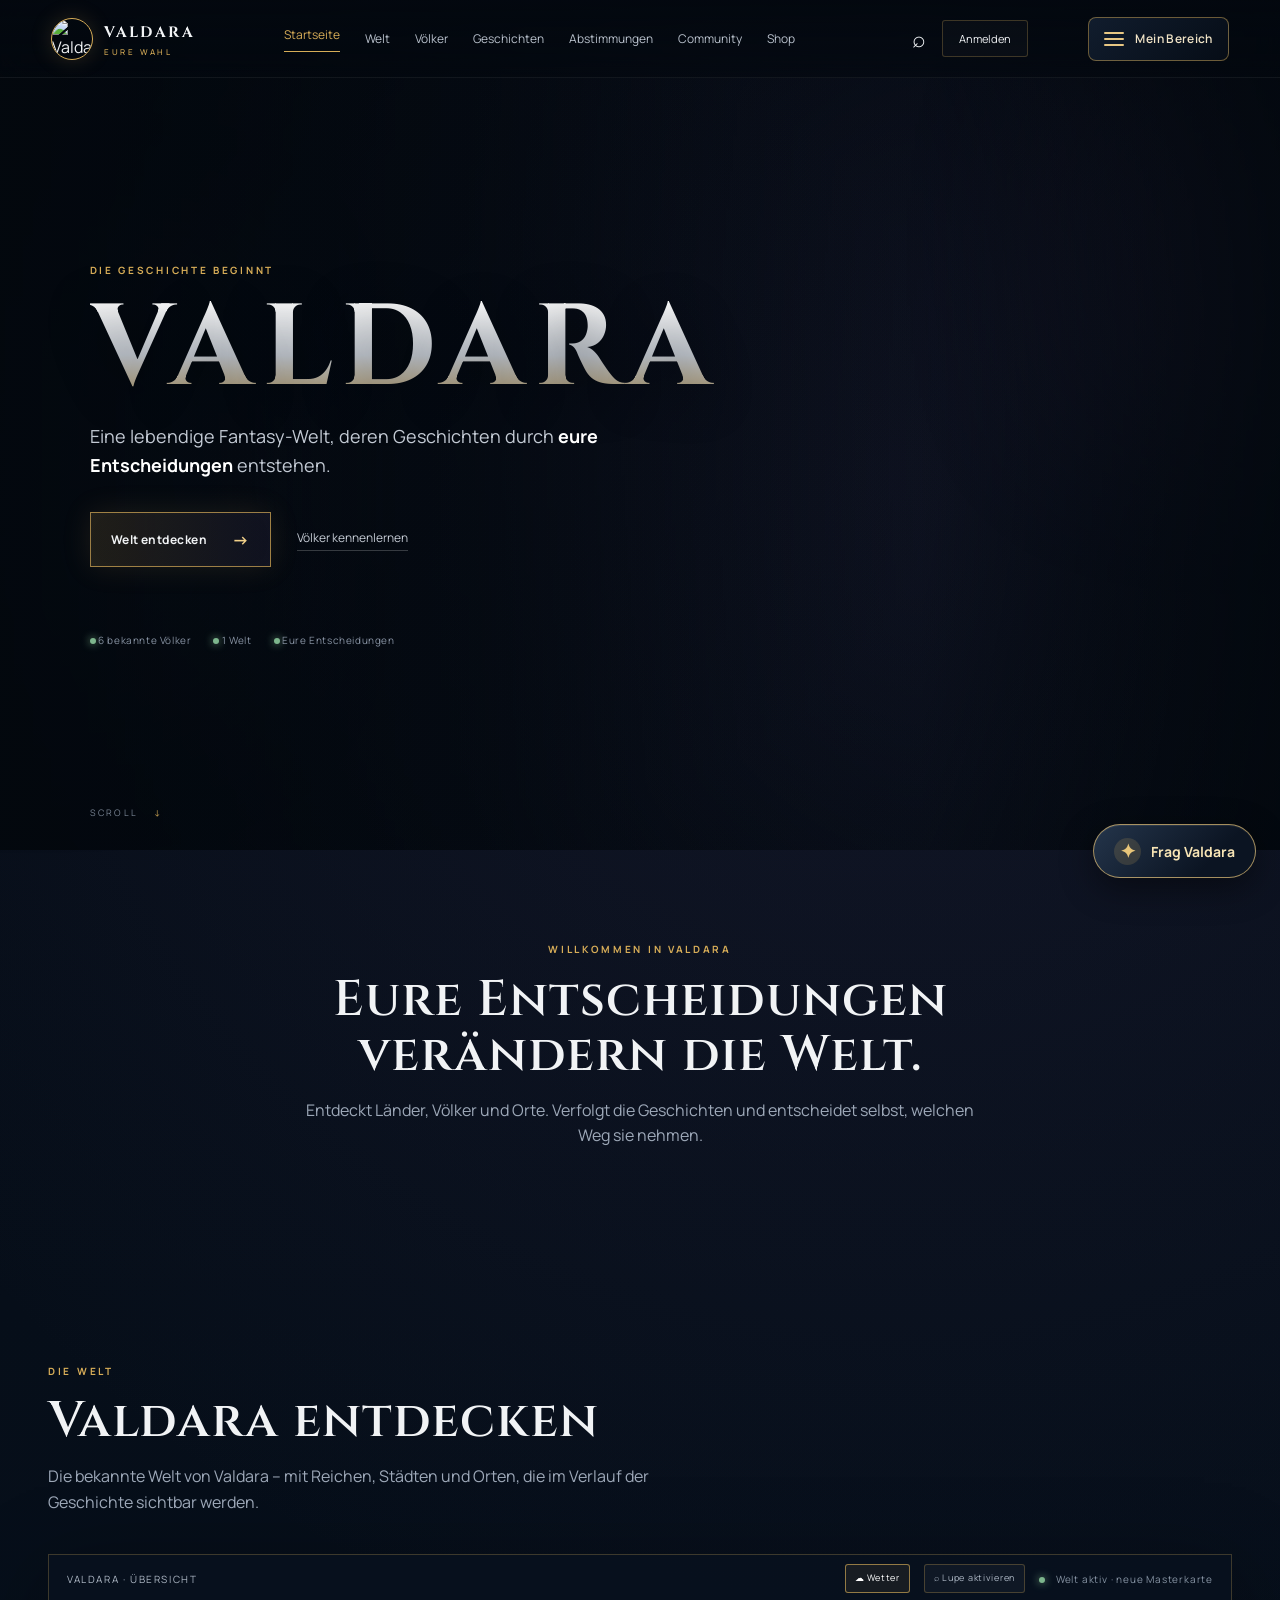
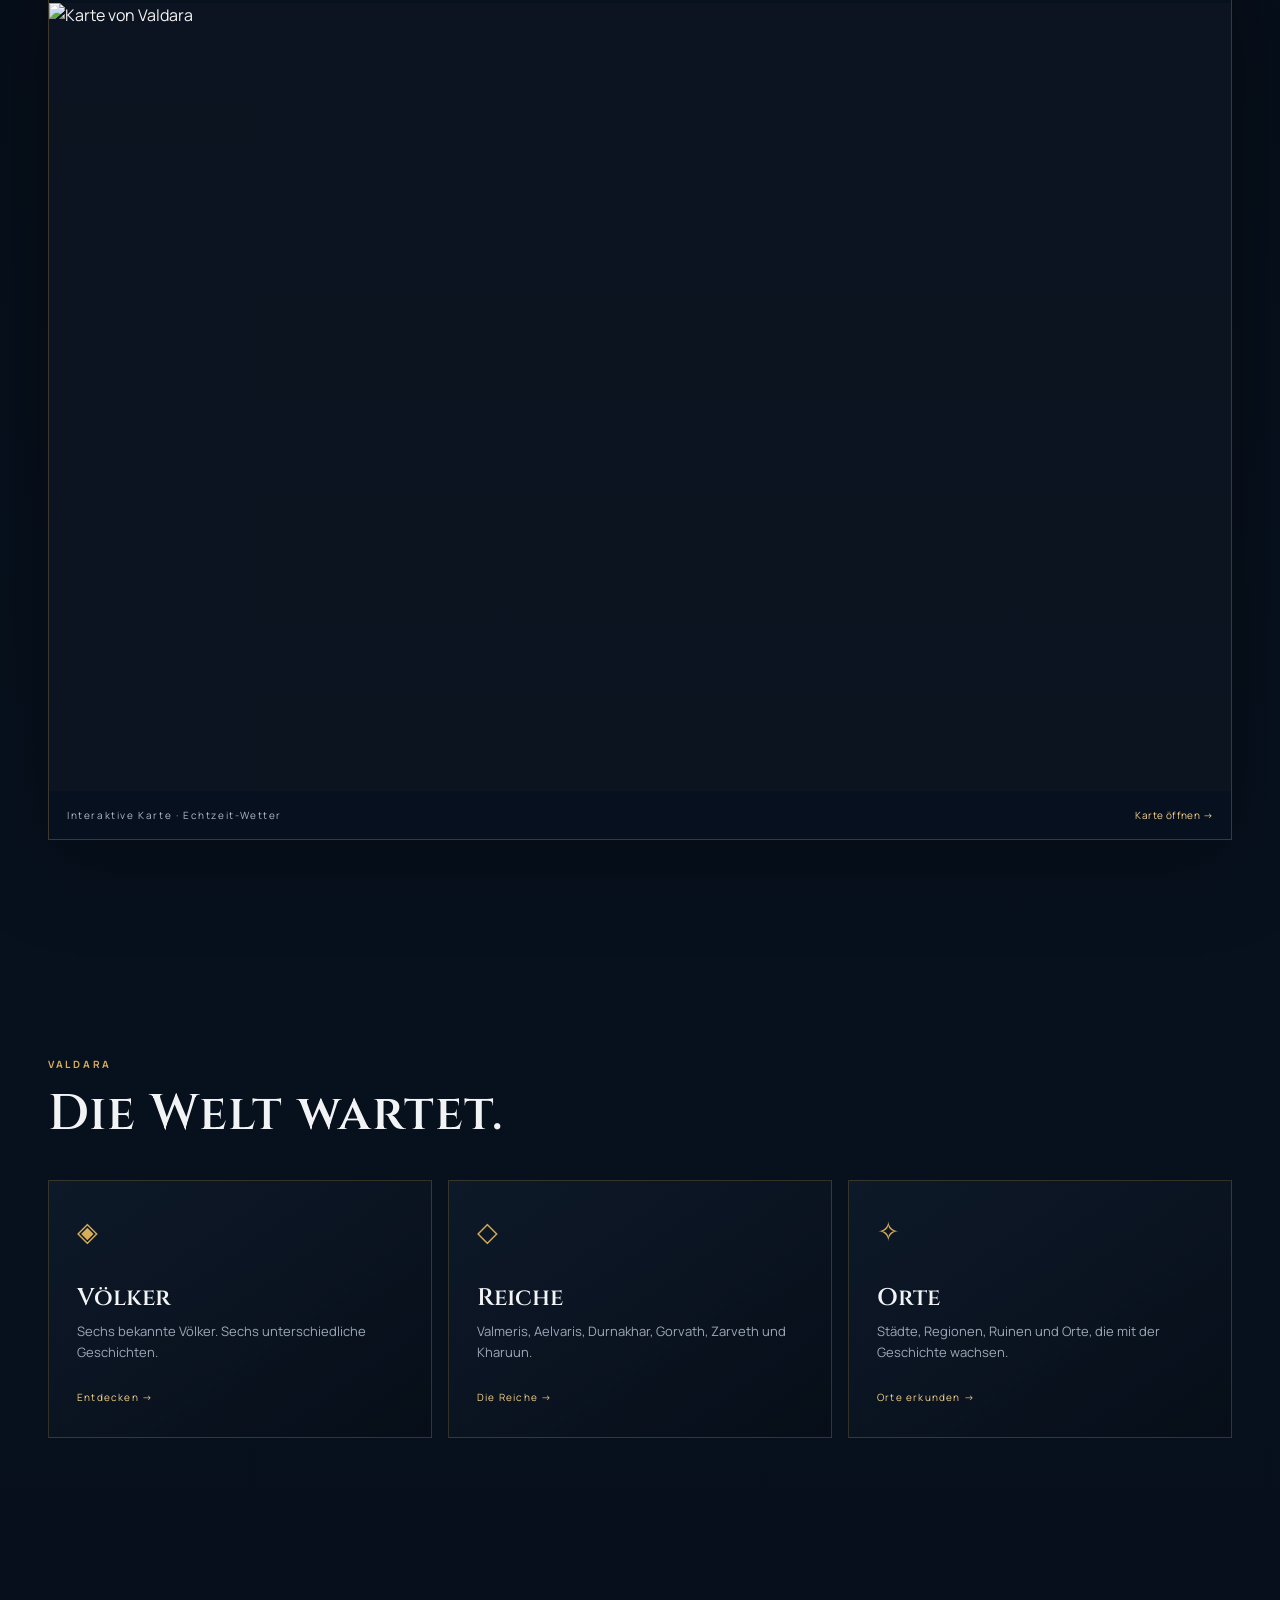
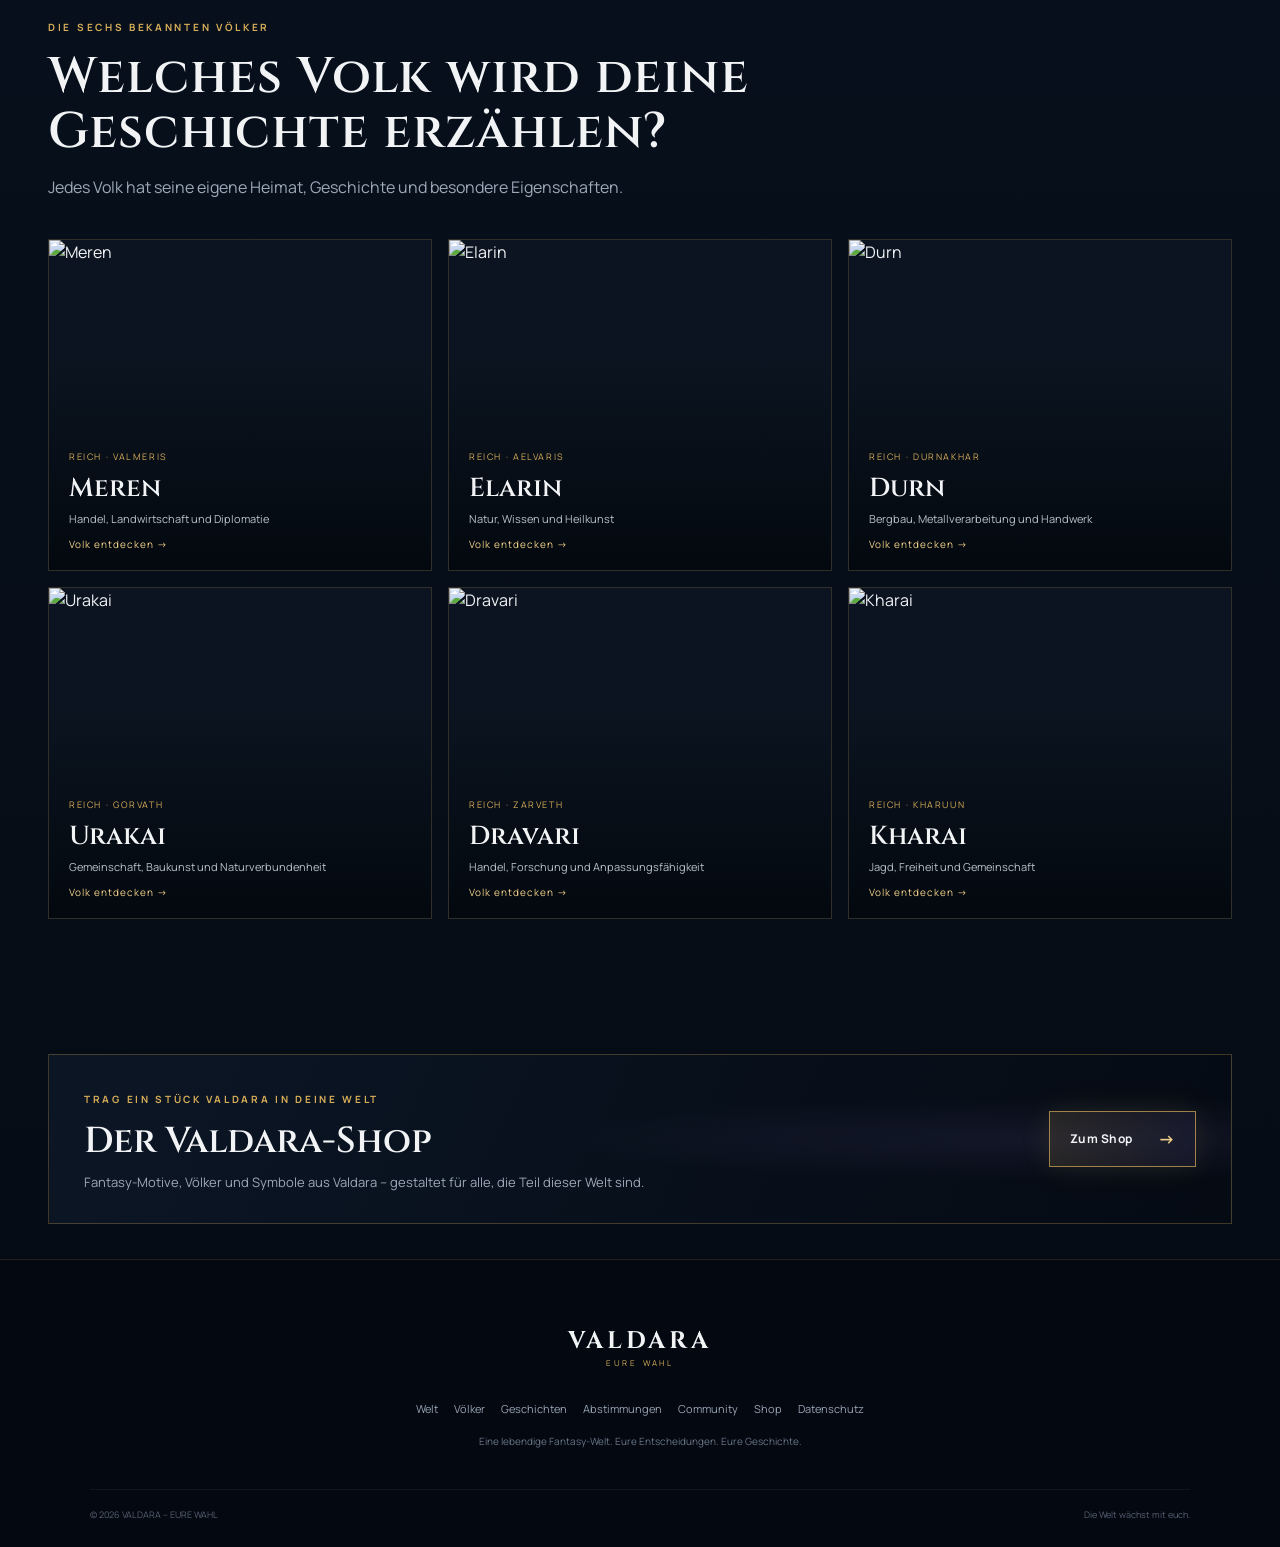
==== commit bc508267: "Add files via upload" ====
--- a/index.html
+++ b/index.html
@@ -18,7 +18,17 @@
     <a data-page="start" href="index.html" class="active" aria-current="page">Startseite</a><a data-page="welt" href="welt.html">Welt</a><a data-page="voelker" href="voelker.html">Völker</a><a data-page="geschichten" href="geschichten.html">Geschichten</a><a data-page="entscheidungen" href="abstimmungen.html">Abstimmungen</a><a data-page="community" href="community.html">Community</a><a data-page="shop" href="shop.html">Shop</a>
   <a id="profileNavLink" href="mein-bereich.html" hidden>Profil</a></nav>
   <div class="header-actions"><button class="icon-btn" aria-label="Suche">⌕</button><a class="login-btn" id="accountLink" href="login.html">Anmelden</a><button class="menu-btn" id="menuBtn">☰</button></div>
-</header>
+<div class="member-menu-wrap" id="memberMenuWrap">
+<button class="member-menu-toggle" id="memberMenuBtn" type="button" aria-expanded="false" aria-controls="memberMenuDropdown" aria-label="Mein Bereich öffnen"><span class="burger-lines" aria-hidden="true"><i></i><i></i><i></i></span><span class="member-menu-toggle-label">Mein Bereich</span></button>
+<div class="member-menu-dropdown" id="memberMenuDropdown" hidden>
+<div class="member-menu-heading">MEIN BEREICH</div>
+<a href="mein-bereich.html">Übersicht</a>
+<a href="mein-bereich.html?view=character">Charakter</a>
+<a href="mein-bereich.html?view=messages">Nachrichten</a>
+<a href="mein-bereich.html?view=friends">Freunde</a>
+<a href="mein-bereich.html?view=inventory">Inventar</a>
+<a href="community.html">Forum</a>
+</div></div></header>
 <main>
 <section class="hero" id="start">
   <div class="hero-content">
@@ -145,5 +155,26 @@
 <script src="auth.js"></script>
 <script src="app.js"></script>
 <script src="ki-chat-widget.js"></script><script src="private-chat-widget.js"></script>
+<script>
+(() => {
+  const wrap = document.getElementById('memberMenuWrap');
+  const button = document.getElementById('memberMenuBtn');
+  const dropdown = document.getElementById('memberMenuDropdown');
+  if (!wrap || !button || !dropdown) return;
+  const closeMenu = () => { dropdown.hidden = true; button.setAttribute('aria-expanded', 'false'); };
+  button.addEventListener('click', () => {
+    const open = dropdown.hidden;
+    dropdown.hidden = !open;
+    button.setAttribute('aria-expanded', String(open));
+  });
+  document.addEventListener('click', event => { if (!wrap.contains(event.target)) closeMenu(); });
+  document.addEventListener('keydown', event => { if (event.key === 'Escape') closeMenu(); });
+  const current = new URLSearchParams(location.search).get('view');
+  dropdown.querySelectorAll('a').forEach(link => {
+    const url = new URL(link.href, location.href);
+    if (url.pathname.endsWith('/mein-bereich.html') && (url.searchParams.get('view') || '') === (current || '')) link.classList.add('current');
+  });
+})();
+</script>
 </body>
 </html>
--- a/styles.css
+++ b/styles.css
@@ -388,3 +388,40 @@
 .vpc-launcher{display:flex;align-items:center;gap:10px;min-height:50px;padding:0 18px;border:1px solid rgba(230,194,119,.65);border-radius:999px;background:linear-gradient(135deg,#24354b,#0b1422 72%);color:#f8e5b5;box-shadow:0 10px 34px #0008;font:700 13px Manrope,Arial,sans-serif;cursor:pointer}.vpc-launcher span{font-size:19px}.vpc-launcher i{width:8px;height:8px;border-radius:50%;background:#55d68a}
 .vpc-panel{position:absolute;right:0;bottom:62px;width:min(700px,calc(100vw - 28px));height:min(560px,calc(100dvh - 100px));min-height:350px;border:1px solid rgba(220,180,99,.45);border-radius:15px;overflow:hidden;background:#07101d;box-shadow:0 20px 70px #000a}.vpc-panel[hidden]{display:none!important}.vpc-header{height:58px;display:flex;align-items:center;justify-content:space-between;padding:0 14px;background:linear-gradient(110deg,#17283c,#091321);border-bottom:1px solid #dcb46340}.vpc-header strong,.vpc-header small{display:block}.vpc-header small{margin-top:3px;color:#aab4c2;font-size:11px}.vpc-controls{display:flex;gap:6px}.vpc-controls button{width:32px;height:32px;border:1px solid #ffffff20;border-radius:8px;background:#ffffff08;color:#f3e7cc;font-size:20px;cursor:pointer}.vpc-body{display:grid;grid-template-columns:220px minmax(0,1fr);height:calc(100% - 58px)}.vpc-friends{padding:12px;border-right:1px solid #dcb4632b;overflow:auto}.vpc-friends label{display:block;margin-bottom:8px;font-weight:700;font-size:12px;color:#e8c579}.vpc-friends input{width:100%;padding:9px;border:1px solid #dcb46340;border-radius:8px;background:#0d1a2b;color:#fff;font:12px Manrope,Arial,sans-serif}.vpc-friend{display:flex;align-items:center;gap:8px;width:100%;padding:9px 6px;border:0;border-radius:8px;background:transparent;color:#f4f0e8;text-align:left;cursor:pointer;font:12px Manrope,Arial,sans-serif}.vpc-friend.active,.vpc-friend:hover{background:#dcb46320}.vpc-avatar{display:grid;place-items:center;flex:0 0 29px;width:29px;height:29px;border-radius:50%;background:#20354d;color:#e8c579;font-weight:700}.vpc-friends>a{display:block;margin-top:14px;color:#e8c579;font-size:11px;text-decoration:none}.vpc-conversation{display:flex;flex-direction:column;min-width:0;padding:12px}.vpc-messages{flex:1;overflow:auto;display:flex;flex-direction:column;gap:9px;padding:3px}.vpc-bubble{display:flex;flex-direction:column;max-width:85%;padding:9px 11px;border-radius:12px;background:#17283c;font-size:13px;overflow-wrap:anywhere}.vpc-bubble.mine{align-self:flex-end;background:#263b4d;border:1px solid #dcb46330}.vpc-bubble.theirs{align-self:flex-start}.vpc-bubble small{margin-top:5px;color:#aab4c2;font-size:10px;align-self:flex-end}.vpc-muted{color:#aab4c2;font-size:12px;line-height:1.5}.vpc-conversation form{display:flex;gap:8px;margin-top:10px}.vpc-conversation textarea{flex:1;min-width:0;resize:vertical;max-height:100px;padding:10px;border:1px solid #dcb46340;border-radius:9px;background:#0d1a2b;color:#fff;font:12px Manrope,Arial,sans-serif}.vpc-conversation form button{width:42px;border:0;border-radius:9px;background:#dcb463;color:#07101d;font-size:20px;cursor:pointer}.vpc-status{min-height:16px;margin:5px 0 0;color:#e8c579;font-size:10px}.vpc-search-results{margin-top:8px}.vpc-search-result{display:flex;align-items:center;justify-content:space-between;gap:4px;margin-top:6px;font-size:11px}.vpc-search-result button{padding:5px;border:1px solid #dcb46340;border-radius:6px;background:transparent;color:#e8c579;font-size:10px;cursor:pointer}
 @media(max-width:600px){#valdara-private-chat{right:10px;bottom:10px}.vpc-panel{position:fixed;right:8px;bottom:68px;width:calc(100vw - 16px);height:min(75dvh,650px);min-height:330px}.vpc-body{grid-template-columns:125px minmax(0,1fr)}.vpc-friends{padding:8px}.vpc-friend{font-size:11px}.vpc-launcher{min-height:46px;padding:0 14px}}
+
+/* VALDARA v47: zentrales Konto-Dropdown und größerer globaler Chat */
+.vam-wrap{position:relative;display:inline-flex;align-items:center;gap:0;z-index:1002}
+.vam-wrap #accountLink{display:inline-flex;align-items:center;text-decoration:none}
+.vam-toggle{height:42px;min-width:30px;margin-left:-1px;border:1px solid rgba(220,180,99,.45);border-radius:0 8px 8px 0;background:#0b1422;color:#f3dfb3;cursor:pointer;font-size:18px}
+.vam-menu{position:absolute;right:0;top:calc(100% + 8px);min-width:210px;padding:7px;border:1px solid rgba(220,180,99,.45);border-radius:10px;background:#081321;box-shadow:0 16px 42px #000b;display:flex;flex-direction:column;gap:3px}
+.vam-menu[hidden]{display:none!important}
+.vam-menu a,.vam-menu button{display:block;width:100%;padding:10px 12px;border:0;border-radius:7px;background:transparent;color:#f3eee4;text-align:left;text-decoration:none;font:500 13px Manrope,Arial,sans-serif;cursor:pointer}
+.vam-menu a:hover,.vam-menu button:hover{background:#dcb46320;color:#f1ce82}
+#valdara-private-chat{position:fixed;right:26px;bottom:24px;z-index:9998}
+.vpc-panel{width:min(1080px,calc(100vw - 52px));height:min(720px,calc(100dvh - 110px));min-height:420px}
+.vpc-body{grid-template-columns:270px minmax(0,1fr)}
+.vpc-friends{display:flex;flex-direction:column;min-height:0}
+#vpcFriendList{overflow-y:auto;min-height:70px;flex:1;overscroll-behavior:contain}
+.vpc-search-results{max-height:180px;overflow-y:auto;overscroll-behavior:contain}
+.vpc-conversation{min-height:0}
+.vpc-messages{overscroll-behavior:contain}
+@media(max-width:700px){#valdara-private-chat{right:8px;bottom:8px}.vpc-panel{width:calc(100vw - 16px);height:min(78dvh,720px);min-height:360px}.vpc-body{grid-template-columns: minmax(110px,34%) minmax(0,1fr)}.vam-toggle{height:38px}}
+
+
+/* VALDARA v48: einheitliches Burger-Menü für Mein Bereich */
+.member-menu-wrap{position:relative;display:inline-flex;align-items:center;margin-left:12px;z-index:1000}
+.member-menu-toggle{display:inline-flex;align-items:center;justify-content:center;gap:11px;min-height:44px;padding:10px 15px;border:1px solid rgba(215,173,88,.48);border-radius:8px;background:linear-gradient(135deg,rgba(17,29,46,.98),rgba(6,13,23,.98));color:#f1e4c7;font:600 12px Manrope,sans-serif;letter-spacing:.03em;cursor:pointer;transition:border-color .2s,background .2s,transform .2s}
+.member-menu-toggle:hover,.member-menu-toggle[aria-expanded="true"]{border-color:#e8c783;background:rgba(215,173,88,.12)}
+.burger-lines{display:flex;width:20px;flex-direction:column;gap:4px}
+.burger-lines i{display:block;height:2px;width:20px;border-radius:2px;background:#e8c783;transition:transform .2s,opacity .2s}
+.member-menu-toggle[aria-expanded="true"] .burger-lines i:first-child{transform:translateY(6px) rotate(45deg)}
+.member-menu-toggle[aria-expanded="true"] .burger-lines i:nth-child(2){opacity:0}
+.member-menu-toggle[aria-expanded="true"] .burger-lines i:last-child{transform:translateY(-6px) rotate(-45deg)}
+.member-menu-dropdown{position:absolute;right:0;top:calc(100% + 10px);width:235px;padding:10px;border:1px solid rgba(215,173,88,.3);border-radius:12px;background:linear-gradient(155deg,rgba(12,23,39,.99),rgba(4,10,19,.99));box-shadow:0 18px 55px rgba(0,0,0,.48);backdrop-filter:blur(16px)}
+.member-menu-dropdown[hidden]{display:none!important}
+.member-menu-heading{padding:10px 11px 12px;color:#d7ad58;font:600 10px Manrope,sans-serif;letter-spacing:.17em}
+.member-menu-dropdown a{display:flex;align-items:center;padding:11px;border-radius:7px;color:#d4dce7;font:500 13px Manrope,sans-serif;transition:background .2s,color .2s}
+.member-menu-dropdown a:hover,.member-menu-dropdown a.current{background:rgba(215,173,88,.12);color:#f4e7c9}
+.member-layout-no-sidebar{display:block!important}
+.member-layout-no-sidebar .member-content-column{width:100%;max-width:1180px;margin-inline:auto}
+@media(max-width:650px){.member-menu-toggle{padding:10px 11px}.member-menu-toggle-label{display:none}.member-menu-dropdown{right:0;width:min(235px,calc(100vw - 28px))}}
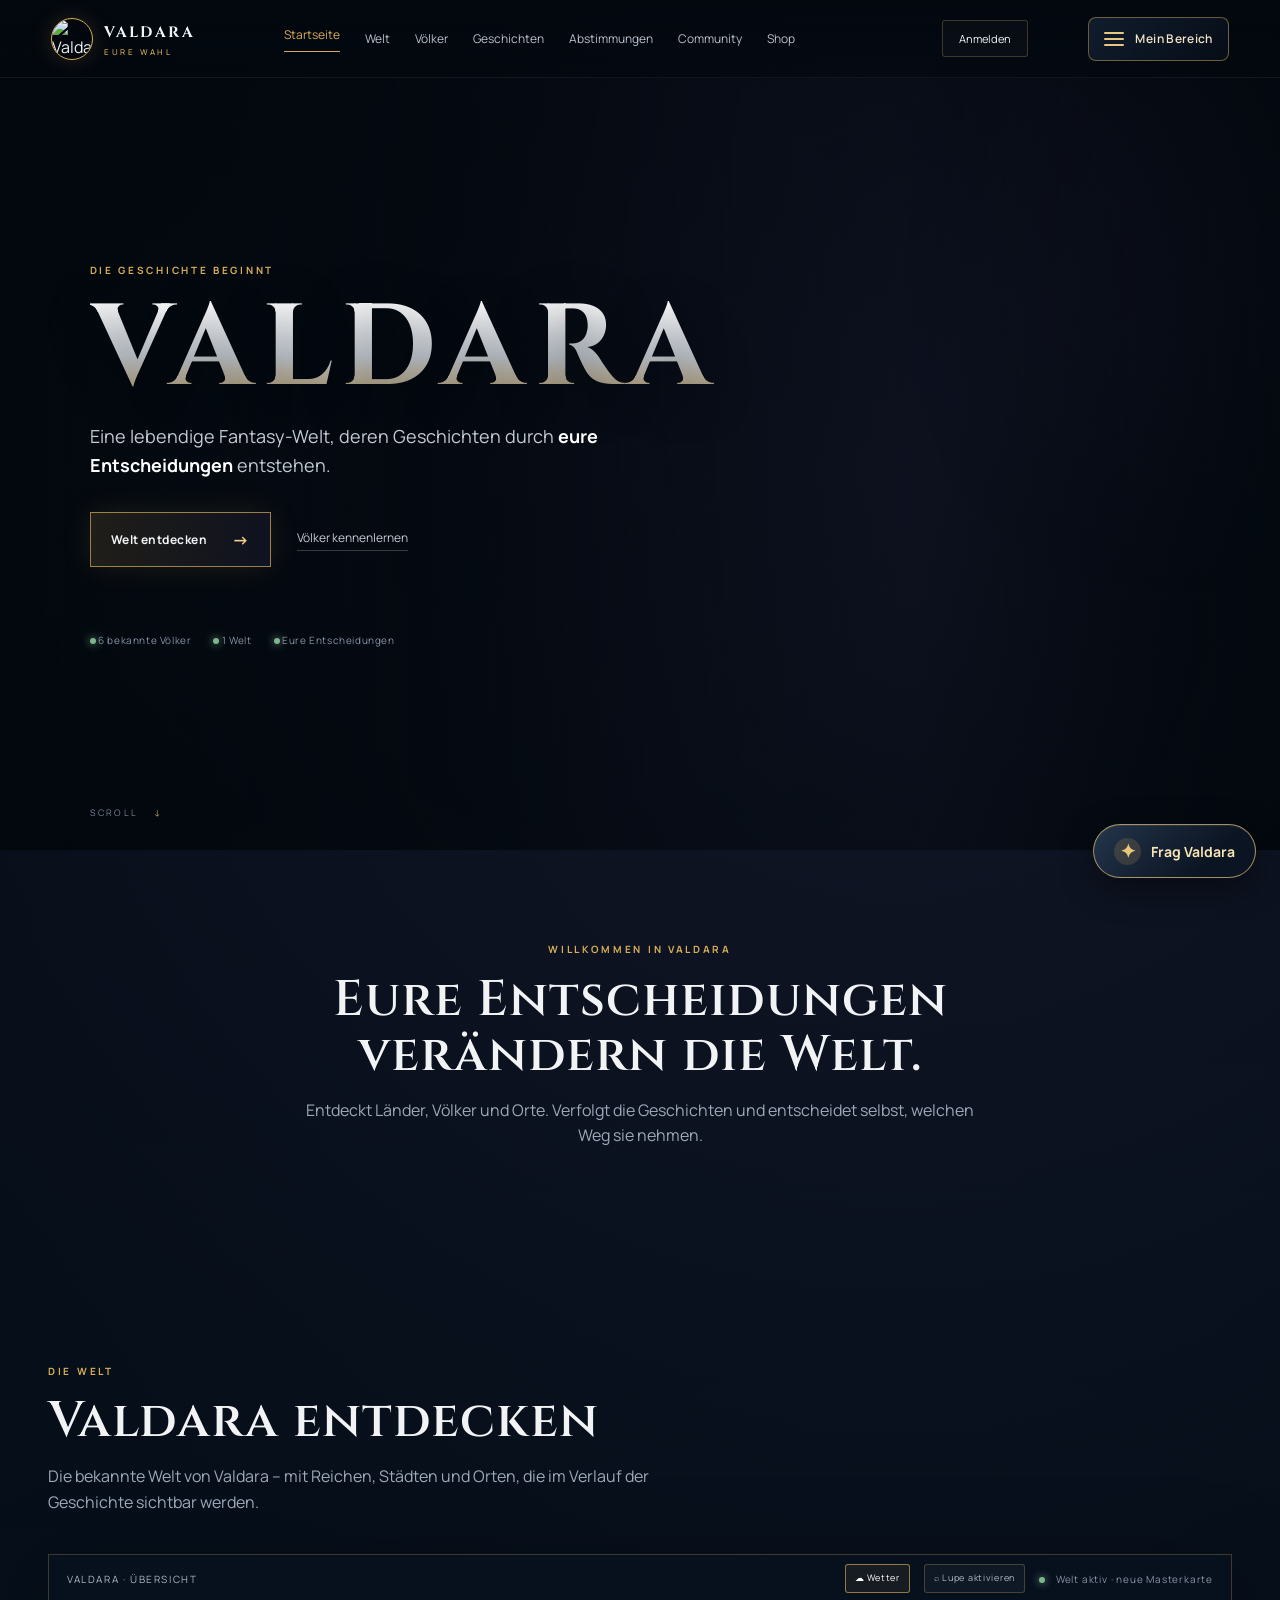
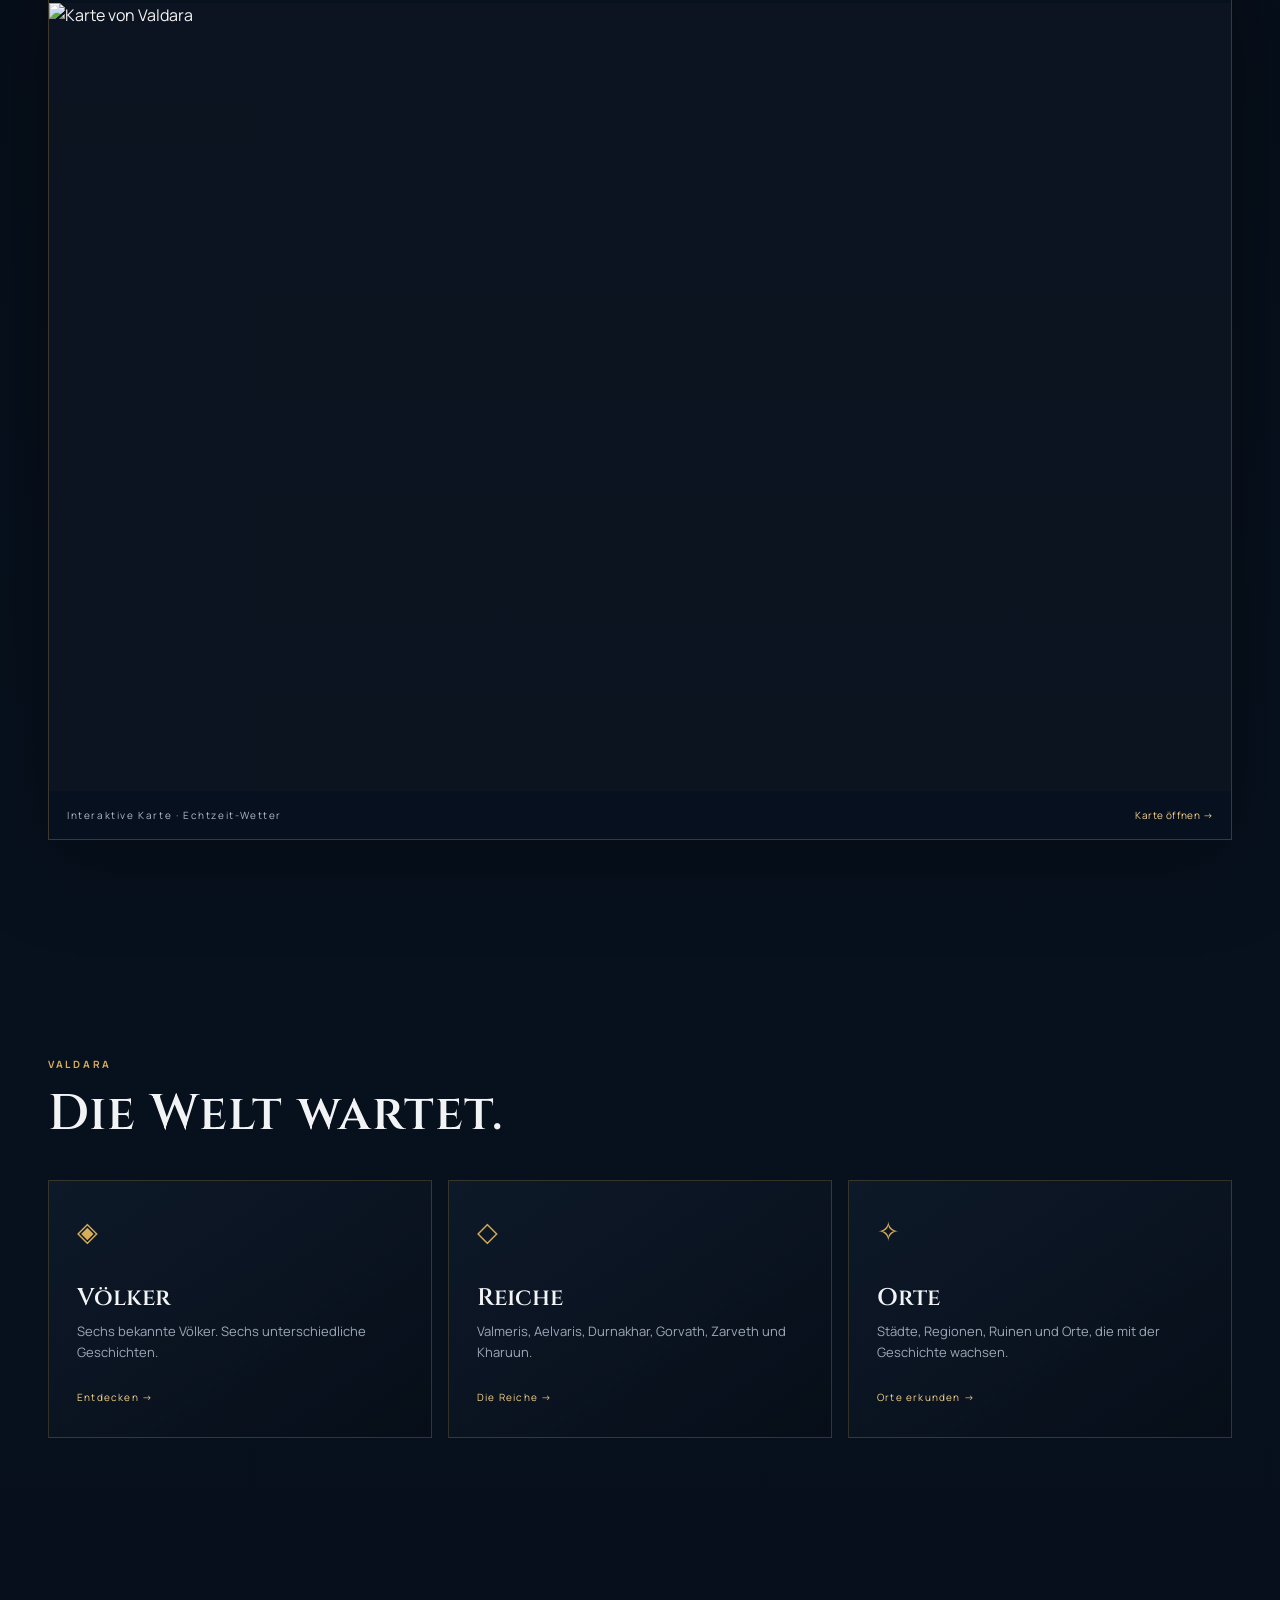
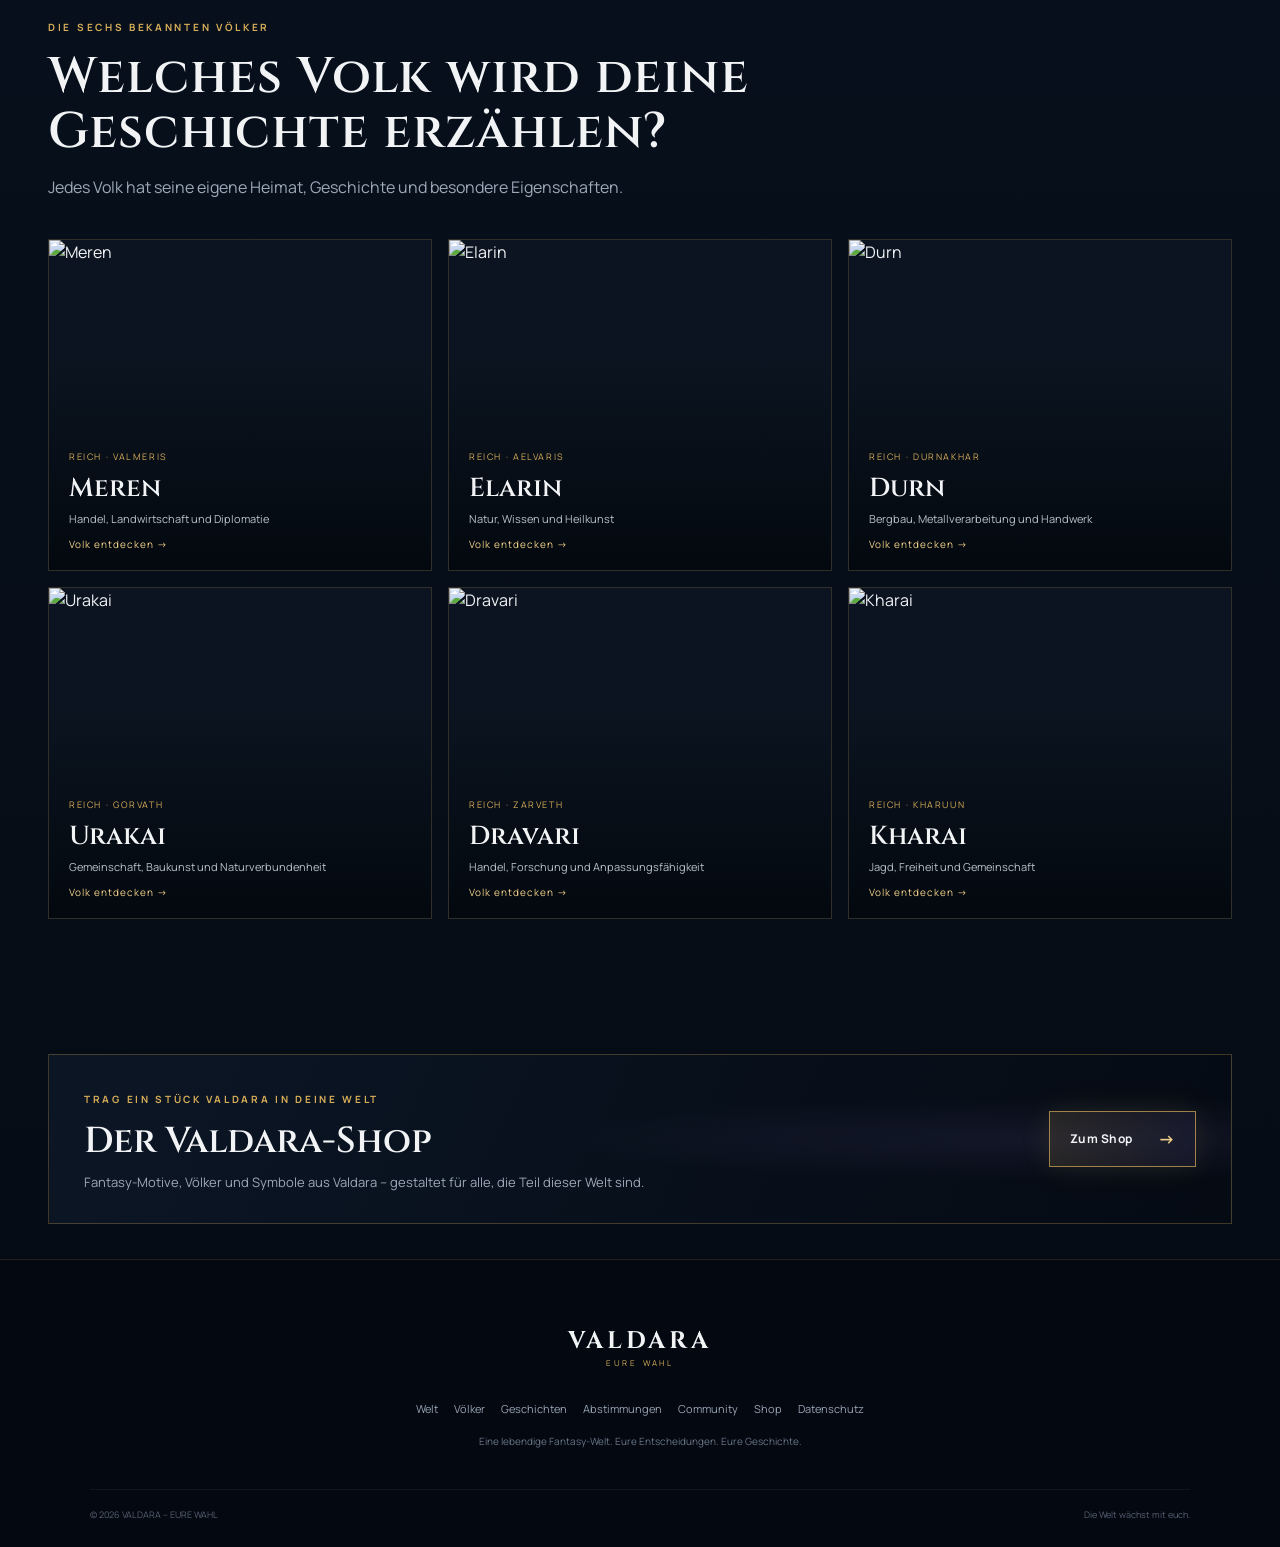
==== commit 6d0ad1d4: "Add files via upload" ====
--- a/index.html
+++ b/index.html
@@ -17,7 +17,7 @@
   <nav class="main-nav" id="mainNav">
     <a data-page="start" href="index.html" class="active" aria-current="page">Startseite</a><a data-page="welt" href="welt.html">Welt</a><a data-page="voelker" href="voelker.html">Völker</a><a data-page="geschichten" href="geschichten.html">Geschichten</a><a data-page="entscheidungen" href="abstimmungen.html">Abstimmungen</a><a data-page="community" href="community.html">Community</a><a data-page="shop" href="shop.html">Shop</a>
   <a id="profileNavLink" href="mein-bereich.html" hidden>Profil</a></nav>
-  <div class="header-actions"><button class="icon-btn" aria-label="Suche">⌕</button><a class="login-btn" id="accountLink" href="login.html">Anmelden</a><button class="menu-btn" id="menuBtn">☰</button></div>
+  <div class="header-actions"><a class="login-btn" id="accountLink" href="login.html">Anmelden</a><button class="menu-btn" id="menuBtn">☰</button></div>
 <div class="member-menu-wrap" id="memberMenuWrap">
 <button class="member-menu-toggle" id="memberMenuBtn" type="button" aria-expanded="false" aria-controls="memberMenuDropdown" aria-label="Mein Bereich öffnen"><span class="burger-lines" aria-hidden="true"><i></i><i></i><i></i></span><span class="member-menu-toggle-label">Mein Bereich</span></button>
 <div class="member-menu-dropdown" id="memberMenuDropdown" hidden>
--- a/styles.css
+++ b/styles.css
@@ -425,3 +425,30 @@
 .member-layout-no-sidebar{display:block!important}
 .member-layout-no-sidebar .member-content-column{width:100%;max-width:1180px;margin-inline:auto}
 @media(max-width:650px){.member-menu-toggle{padding:10px 11px}.member-menu-toggle-label{display:none}.member-menu-dropdown{right:0;width:min(235px,calc(100vw - 28px))}}
+
+/* v50 – dedizierter Nachrichtenbereich: Freundesuche links, Chat mittig */
+body[data-page="member"][data-member-view="messages"] .member-feature-grid{display:none!important}
+body[data-page="member"][data-member-view="messages"] #messagesWorkspace{display:grid}
+.messages-workspace{display:none;grid-template-columns:minmax(250px,320px) minmax(0,1fr);min-height:min(690px,calc(100vh - 245px));margin:22px 0 48px;border:1px solid rgba(215,173,88,.24);background:linear-gradient(145deg,rgba(10,21,36,.96),rgba(3,9,17,.98));box-shadow:0 18px 55px #0004}
+.messages-contacts{display:flex;flex-direction:column;min-height:0;padding:22px 16px;border-right:1px solid rgba(215,173,88,.18)}
+.messages-search-heading h2,.messages-conversation-header h2{font:600 23px Cinzel,serif;margin:6px 0 18px;color:#f3e7cc}
+.messages-contacts>label{font-size:12px;font-weight:700;color:#e8c783;margin-bottom:8px}
+.messages-contacts>input{width:100%;padding:12px;border:1px solid rgba(215,173,88,.35);border-radius:7px;background:#050c16;color:#f5f0e7;font:13px Manrope,sans-serif}
+.messages-search-results{max-height:210px;overflow:auto;margin:6px 0 12px}
+.messages-search-result{display:flex;align-items:center;justify-content:space-between;gap:8px;padding:10px 0;border-bottom:1px solid #ffffff0d;font-size:12px}
+.messages-search-result button,.messages-chat-compose button{border:1px solid #dcb46370;border-radius:6px;background:linear-gradient(135deg,#e8c783,#b88738);color:#111827;font:700 11px Manrope,sans-serif;padding:9px 10px;cursor:pointer}
+.messages-search-result button:disabled,.messages-chat-compose button:disabled{opacity:.5;cursor:wait}
+.messages-friends-heading{display:flex;align-items:center;justify-content:space-between;margin:18px 0 8px;padding-top:15px;border-top:1px solid rgba(215,173,88,.16)}
+.messages-friends-heading h3{font:600 14px Cinzel,serif;margin:0;color:#f1dfb8}.messages-friends-heading span{font-size:11px;color:#e8c783}
+.messages-friends-list{flex:1;min-height:100px;overflow-y:auto;overscroll-behavior:contain;padding-right:3px}
+.messages-friend{display:flex;align-items:center;gap:10px;width:100%;padding:10px 8px;border:0;border-radius:7px;background:transparent;color:#e9edf2;text-align:left;cursor:pointer;font:13px Manrope,sans-serif}
+.messages-friend:hover,.messages-friend.active{background:rgba(215,173,88,.12)}.messages-friend.active{box-shadow:inset 2px 0 #d7ad58}
+.messages-friend-avatar{display:grid;place-items:center;flex:0 0 34px;width:34px;height:34px;border:1px solid #dcb46345;border-radius:50%;background:#16273b;color:#e8c783;font-weight:700}
+.messages-friend-name{flex:1;min-width:0;overflow:hidden;text-overflow:ellipsis;white-space:nowrap}.messages-friend-arrow{font-size:22px;color:#b5bdc8}
+.messages-conversation{display:flex;flex-direction:column;min-width:0;min-height:0;padding:22px 24px}
+.messages-conversation-header{display:flex;align-items:flex-start;justify-content:space-between;gap:15px;padding-bottom:16px;border-bottom:1px solid rgba(215,173,88,.18)}.messages-conversation-header h2{margin-bottom:0}.messages-conversation-header>.member-muted{font-size:11px;text-align:right;margin-top:13px}
+.messages-chat-history{display:flex;flex:1;flex-direction:column;gap:12px;min-height:320px;overflow-y:auto;padding:20px 4px;overscroll-behavior:contain}
+.messages-empty-state{margin:auto;text-align:center;max-width:420px;padding:30px 18px;color:#aab4c2}.messages-empty-state>span{font-size:36px;color:#dcb463}.messages-empty-state h3{font:600 20px Cinzel,serif;color:#f0e4cc}.messages-empty-state p{font-size:13px;line-height:1.7}
+.messages-bubble{max-width:min(78%,650px);padding:12px 14px;border:1px solid rgba(255,255,255,.06);border-radius:12px;background:#14243a;overflow-wrap:anywhere}.messages-bubble.mine{align-self:flex-end;border-color:#dcb46340;background:#24364a}.messages-bubble.theirs{align-self:flex-start}.messages-bubble p{margin:0;white-space:pre-wrap;font-size:13px;line-height:1.65}.messages-bubble time{display:block;margin-top:7px;text-align:right;color:#aab4c2;font-size:10px}
+.messages-chat-compose{display:flex;gap:10px;padding-top:14px;border-top:1px solid rgba(215,173,88,.18)}.messages-chat-compose textarea{flex:1;min-width:0;resize:vertical;max-height:130px;padding:12px;border:1px solid rgba(215,173,88,.3);border-radius:8px;background:#050c16;color:#f5f0e7;font:13px Manrope,sans-serif}.messages-chat-compose button{min-width:100px;font-size:12px}
+@media(max-width:760px){.messages-workspace{grid-template-columns:minmax(0,1fr);min-height:calc(100vh - 220px)}.messages-contacts{max-height:42vh;border-right:0;border-bottom:1px solid rgba(215,173,88,.18)}.messages-friends-list{max-height:150px;flex:initial}.messages-conversation{min-height:430px;padding:16px}.messages-conversation-header{display:block}.messages-conversation-header>.member-muted{text-align:left;margin-top:8px}.messages-bubble{max-width:92%}.messages-chat-compose button{min-width:75px}}
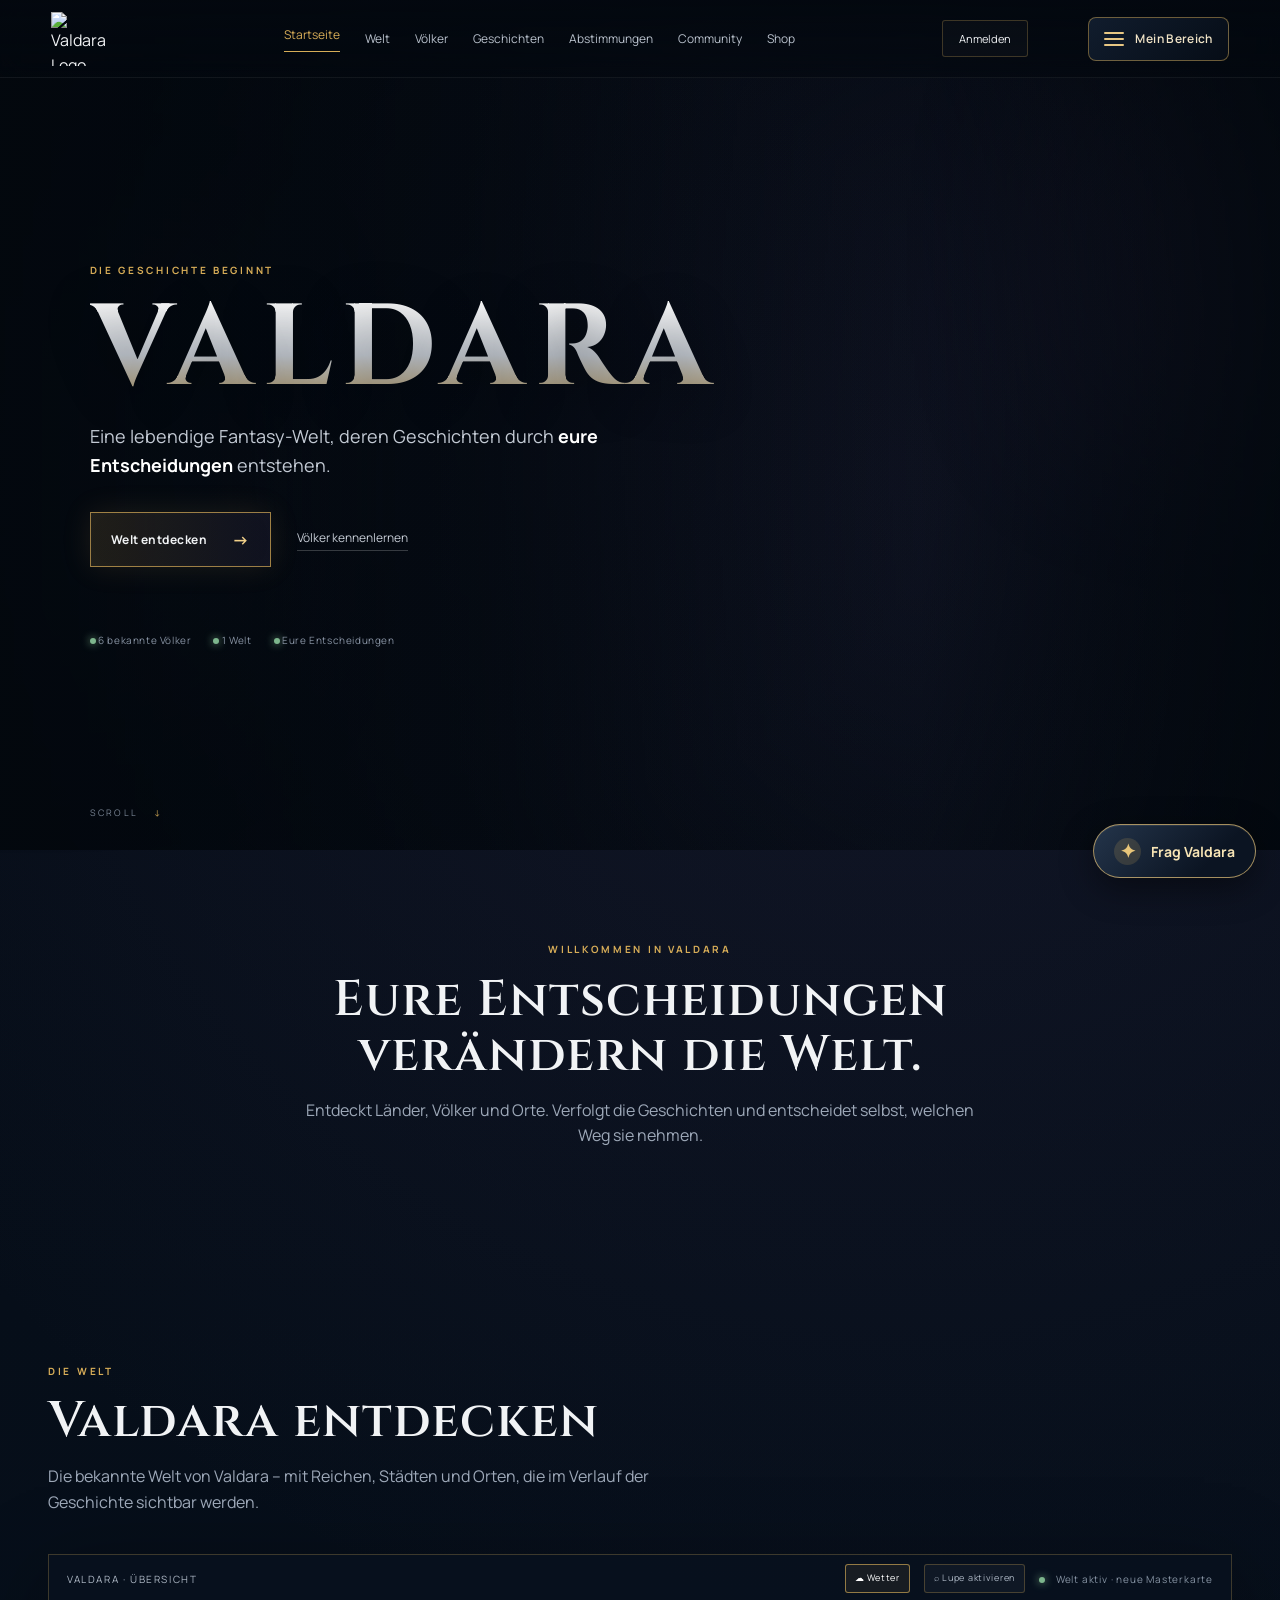
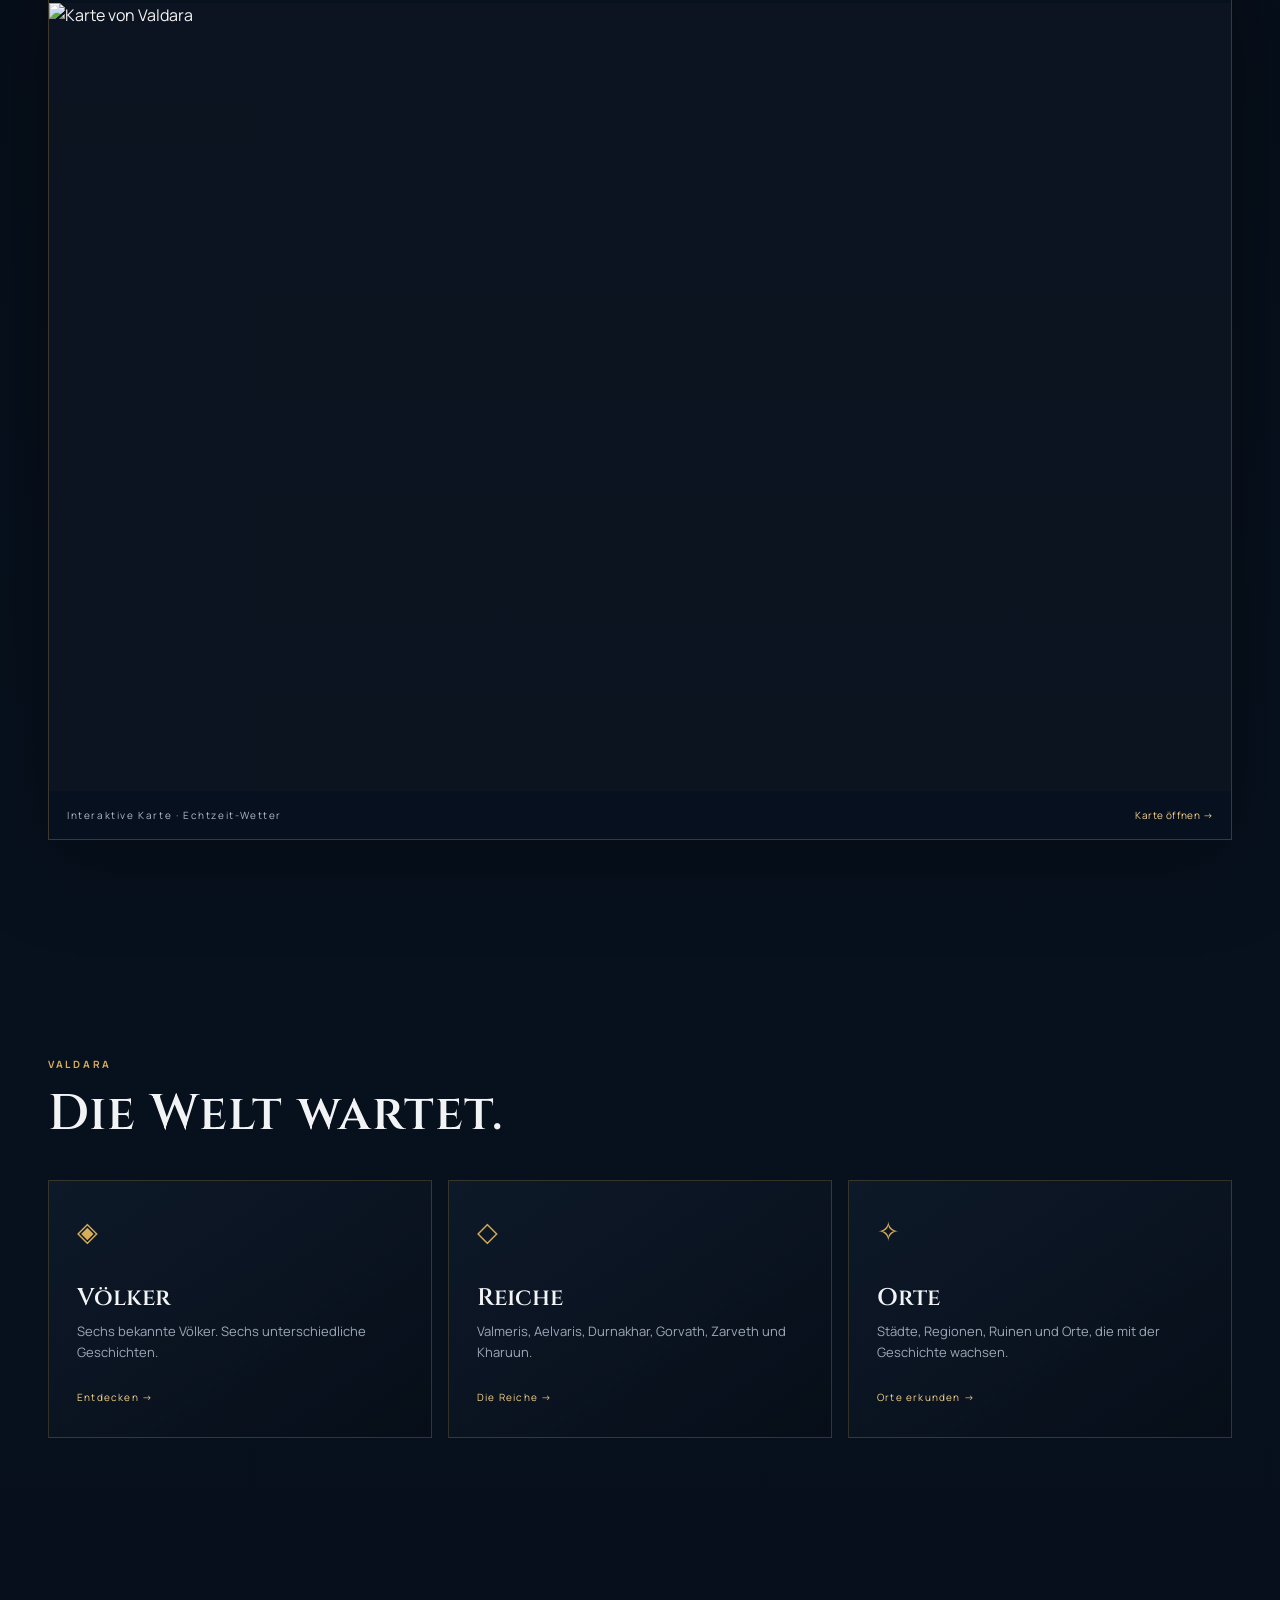
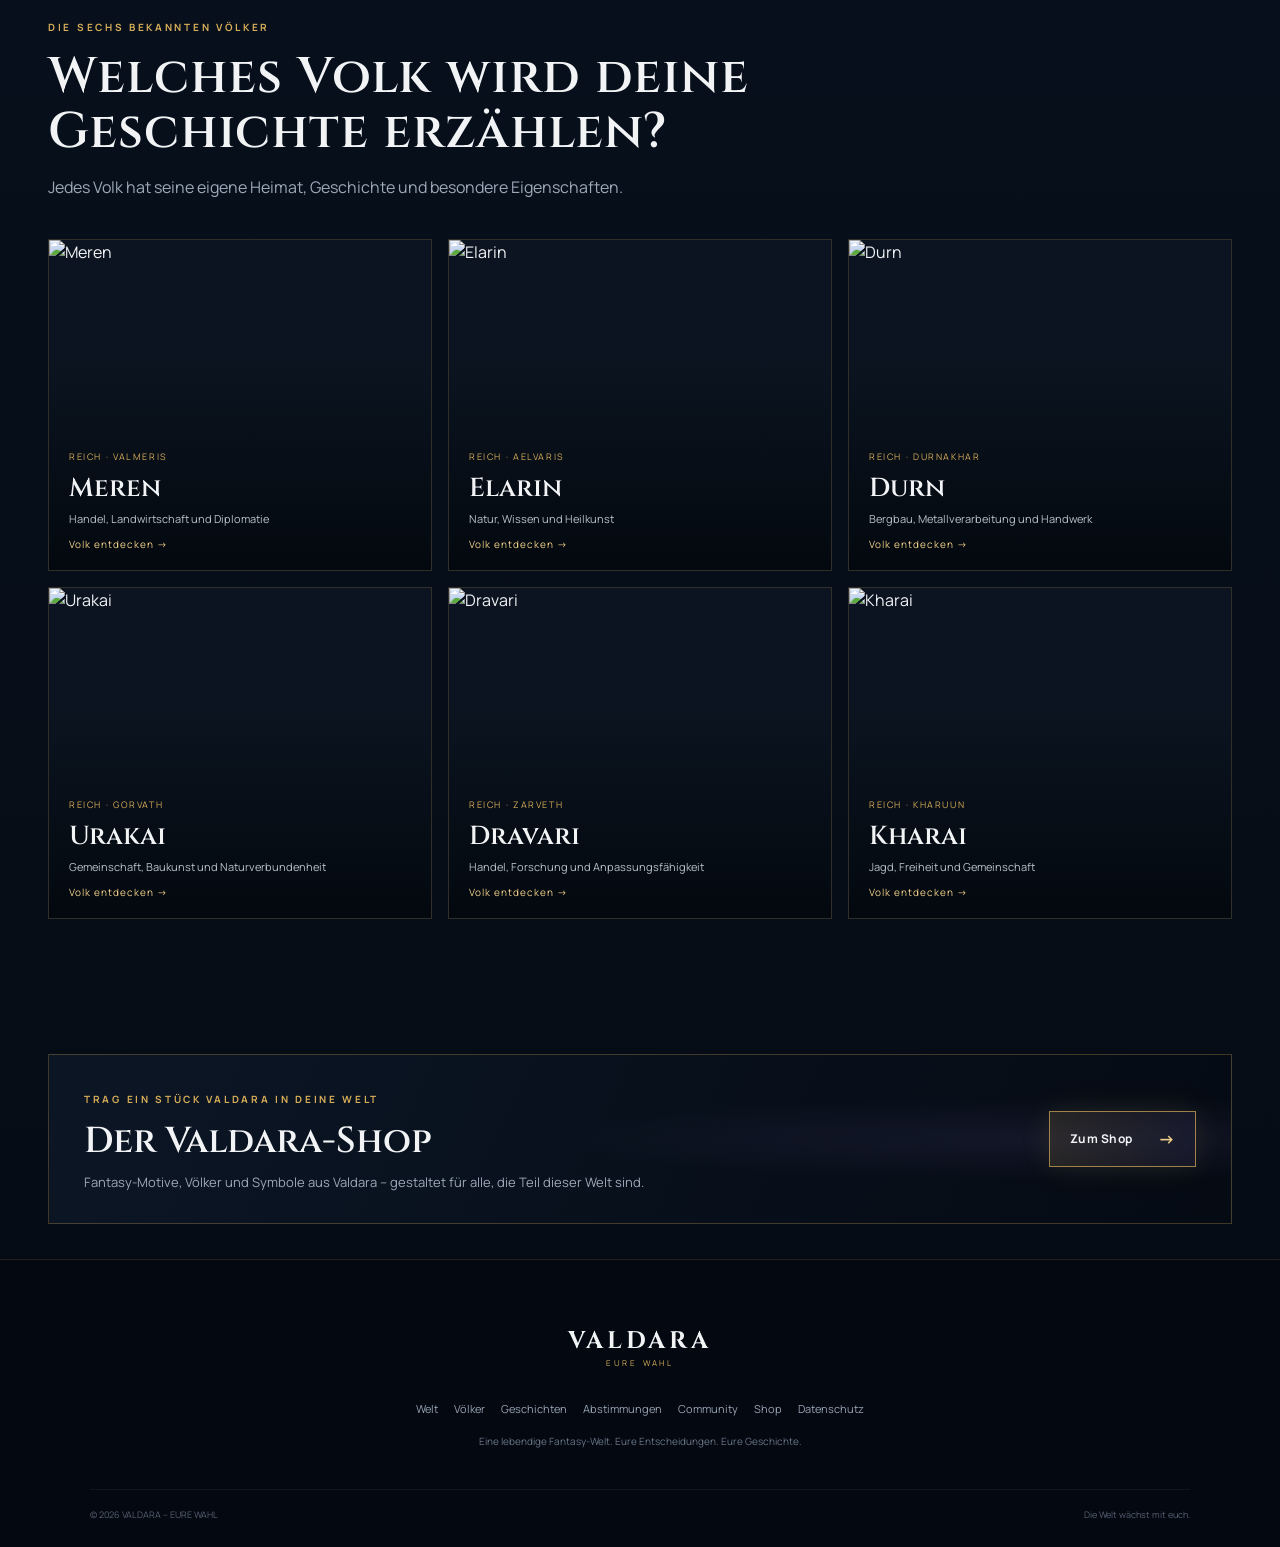
==== commit 56c2b929: "Add files via upload" ====
--- a/index.html
+++ b/index.html
@@ -13,7 +13,7 @@
 <body data-page="start">
 <div class="ambient ambient-a"></div><div class="ambient ambient-b"></div>
 <header class="site-header">
-  <a class="brand" href="#start" aria-label="Valdara Startseite"><img src="assets/valdara-logo.jpg" alt="Valdara Logo"><span>VALDARA<small>EURE WAHL</small></span></a>
+  <a class="brand" href="#start" aria-label="Valdara Startseite"><img src="https://vunvrgopzcbbxcxyjnxp.supabase.co/storage/v1/object/public/valdara-media/branding/Goldenes%20Valdara-Fantasyemblem.png" alt="Valdara Logo"></a>
   <nav class="main-nav" id="mainNav">
     <a data-page="start" href="index.html" class="active" aria-current="page">Startseite</a><a data-page="welt" href="welt.html">Welt</a><a data-page="voelker" href="voelker.html">Völker</a><a data-page="geschichten" href="geschichten.html">Geschichten</a><a data-page="entscheidungen" href="abstimmungen.html">Abstimmungen</a><a data-page="community" href="community.html">Community</a><a data-page="shop" href="shop.html">Shop</a>
   <a id="profileNavLink" href="mein-bereich.html" hidden>Profil</a></nav>
--- a/styles.css
+++ b/styles.css
@@ -1,4 +1,4 @@
-:root{--bg:#050b14;--bg2:#091321;--panel:rgba(9,18,31,.76);--panel2:rgba(13,25,42,.88);--gold:#d7ad58;--gold2:#f2d18a;--text:#f1f3f5;--muted:#9da8b8;--line:rgba(215,173,88,.26);--violet:#6e5c9e;--max:1240px}*{box-sizing:border-box}html{scroll-behavior:smooth}body{margin:0;background:radial-gradient(circle at 70% 10%,rgba(78,67,117,.18),transparent 28%),linear-gradient(#050b14,#07111e 55%,#050b14);color:var(--text);font-family:Manrope,Arial,sans-serif;line-height:1.6}a{color:inherit;text-decoration:none}button{font:inherit;color:inherit}.ambient{position:fixed;pointer-events:none;filter:blur(90px);opacity:.16;z-index:-1}.ambient-a{width:420px;height:420px;background:#52668c;left:-180px;top:30%}.ambient-b{width:360px;height:360px;background:#73569e;right:-150px;top:8%}.site-header{position:fixed;z-index:20;top:0;left:0;right:0;height:78px;padding:0 4vw;display:flex;align-items:center;justify-content:space-between;background:linear-gradient(180deg,rgba(3,8,15,.94),rgba(3,8,15,.55));backdrop-filter:blur(16px);border-bottom:1px solid rgba(255,255,255,.06)}.brand{display:flex;align-items:center;gap:11px;min-width:185px}.brand img{width:42px;height:42px;object-fit:cover;border-radius:50%;border:1px solid var(--gold);box-shadow:0 0 22px rgba(215,173,88,.18)}.brand span{font-family:Cinzel,serif;font-weight:700;letter-spacing:.16em;font-size:15px}.brand small{display:block;font:500 8px Manrope,sans-serif;letter-spacing:.32em;color:var(--gold);margin-top:1px}.main-nav{display:flex;gap:25px;align-items:center}.main-nav a{font-size:12px;color:#b9c1cc;transition:.2s}.main-nav a:hover,.main-nav a.active{color:#fff}.main-nav a.active:after{content:"";display:block;height:1px;background:var(--gold);margin-top:7px}.header-actions{display:flex;align-items:center;gap:10px;min-width:185px;justify-content:flex-end}.icon-btn,.menu-btn{border:0;background:transparent;font-size:23px;cursor:pointer}.login-btn{border:1px solid var(--line);background:rgba(255,255,255,.025);padding:9px 16px;border-radius:3px;font-size:11px;cursor:pointer}.menu-btn{display:none}.hero{min-height:850px;position:relative;display:flex;align-items:center;padding:150px 7vw 90px;overflow:hidden;background:linear-gradient(90deg,rgba(3,8,14,.97) 0%,rgba(3,8,14,.77) 37%,rgba(3,8,14,.25) 72%,rgba(3,8,14,.8) 100%),var(--valdara-map-url,url('assets/valdara-master-wegenetz.png')) center/cover}.hero:after{content:"";position:absolute;inset:0;background:radial-gradient(circle at 45% 50%,transparent 0,rgba(3,8,14,.08) 45%,rgba(3,8,14,.7) 100%);pointer-events:none}.hero-content{position:relative;z-index:2;max-width:650px}.eyebrow{font-size:10px;letter-spacing:.27em;color:var(--gold);font-weight:700}.hero h1{font:700 clamp(60px,9vw,124px)/.9 Cinzel,serif;letter-spacing:.08em;margin:20px 0;background:linear-gradient(180deg,#fff,#c5cbd3 55%,#a18a5b);-webkit-background-clip:text;background-clip:text;color:transparent;text-shadow:0 10px 50px rgba(0,0,0,.4)}.hero-sub{font-size:18px;max-width:570px;color:#c3cad4}.hero-sub strong{color:#fff}.hero-actions{display:flex;gap:26px;align-items:center;margin-top:32px}.glow-btn{display:inline-flex;gap:25px;align-items:center;padding:13px 20px;border:1px solid rgba(215,173,88,.7);background:linear-gradient(90deg,rgba(215,173,88,.13),rgba(110,92,158,.1));box-shadow:0 0 30px rgba(215,173,88,.12),inset 0 0 20px rgba(255,255,255,.02);font-size:12px;font-weight:700;letter-spacing:.04em}.glow-btn span{font-size:17px;color:var(--gold2)}.text-link{font-size:12px;color:#c4cad3;border-bottom:1px solid rgba(255,255,255,.2);padding-bottom:3px}.hero-meta{display:flex;gap:22px;margin-top:65px;color:#8994a4;font-size:10px;letter-spacing:.06em}.hero-meta i,.map-status i{display:inline-block;width:6px;height:6px;border-radius:50%;background:#7db68d;box-shadow:0 0 9px #7db68d}.hero-scroll{position:absolute;bottom:30px;left:7vw;z-index:2;font-size:9px;letter-spacing:.25em;color:#798494}.hero-scroll span{color:var(--gold);margin-left:12px}.section{max-width:var(--max);margin:auto;padding:105px 28px}.intro{padding-top:85px;padding-bottom:65px}.section-heading{max-width:720px;margin-bottom:38px}.section-heading.centered{text-align:center;margin-left:auto;margin-right:auto}.section-heading h2{font:600 clamp(30px,4vw,50px)/1.1 Cinzel,serif;margin:12px 0 15px;letter-spacing:.02em}.section-heading p{color:var(--muted);margin:0;max-width:680px}.centered p{margin-left:auto;margin-right:auto}.map-shell{background:var(--panel);border:1px solid var(--line);box-shadow:0 20px 80px rgba(0,0,0,.35);overflow:hidden}.map-top,.map-bottom{height:48px;padding:0 18px;display:flex;align-items:center;justify-content:space-between;font-size:10px;letter-spacing:.16em;color:#aeb8c5}.map-status{letter-spacing:.08em;color:#8794a4}.map-status.offline{color:#c5a875}.map-status i{margin-right:8px}.map-view{position:relative;aspect-ratio:3/2;overflow:hidden;background:#0b1420}.map-view img{width:100%;height:100%;object-fit:cover;display:block;filter:saturate(.9) contrast(1.04)}.map-marker{position:absolute;width:18px;height:18px;padding:0;margin:0;border:0;background:transparent;cursor:pointer;transform:translate(-50%,-50%);z-index:5}.map-marker .marker-dot{position:absolute;left:50%;top:50%;width:8px;height:8px;border-radius:50%;transform:translate(-50%,-50%);background:#f5d892;border:2px solid rgba(4,10,18,.9);box-shadow:0 0 8px rgba(215,173,88,.95),0 0 14px rgba(0,0,0,.95)}.map-marker .marker-label{position:absolute;left:50%;top:100%;display:block;transform:translate(-50%,4px);font:600 9px Manrope,sans-serif;letter-spacing:.05em;color:#fff;background:rgba(4,10,18,.84);padding:3px 6px;border:1px solid rgba(215,173,88,.3);white-space:nowrap;opacity:0;pointer-events:none;transition:.2s}.map-marker:hover .marker-label{opacity:1;transform:translate(-50%,4px)}.map-marker.marker-custom .marker-dot{width:12px;height:12px;border-radius:50%;box-shadow:0 0 10px rgba(215,173,88,1),0 0 18px rgba(0,0,0,.95)}.map-bottom a{color:var(--gold2);letter-spacing:.04em}.feature-grid,.people-grid,.social-grid{display:grid;gap:16px}.feature-grid{grid-template-columns:repeat(3,1fr)}.feature-card{min-height:220px;padding:28px;background:linear-gradient(145deg,rgba(17,29,46,.72),rgba(7,14,24,.88));border:1px solid rgba(215,173,88,.22);position:relative;transition:.25s}.feature-card:hover{transform:translateY(-4px);border-color:rgba(215,173,88,.55);box-shadow:0 18px 50px rgba(0,0,0,.3)}.feature-icon{font-size:27px;color:var(--gold);margin-bottom:30px}.feature-card h3{font:600 24px Cinzel,serif;margin:0 0 7px}.feature-card p{color:var(--muted);font-size:13px;margin:0 0 20px}.feature-card span{font-size:10px;color:var(--gold2);letter-spacing:.12em}.peoples{padding-top:70px}.people-grid{grid-template-columns:repeat(3,1fr)}.people-card{min-height:330px;position:relative;overflow:hidden;border:1px solid rgba(215,173,88,.18);background:#0b1420}.people-card img{width:100%;height:100%;min-height:330px;object-fit:cover;display:block;transition:.5s;filter:saturate(.9)}.people-card:after{content:"";position:absolute;inset:35% 0 0;background:linear-gradient(transparent,rgba(3,8,14,.96))}.people-card:hover img{transform:scale(1.04)}.people-info{position:absolute;z-index:2;left:20px;right:20px;bottom:18px}.people-info .realm{font-size:9px;color:var(--gold);letter-spacing:.18em}.people-info h3{font:600 26px Cinzel,serif;margin:4px 0}.people-info p{font-size:11px;color:#b9c1cb;margin:0}.story-panel{border:1px solid rgba(215,173,88,.25);padding:50px;display:grid;grid-template-columns:1fr 310px;gap:50px;background:radial-gradient(circle at 75% 35%,rgba(98,80,139,.17),transparent 35%),linear-gradient(120deg,rgba(10,20,34,.96),rgba(5,11,19,.8))}.story-panel h2{font:600 43px Cinzel,serif;margin:12px 0}.story-panel p{color:var(--muted);max-width:600px}.story-panel .glow-btn{margin-top:18px}.episode-card{align-self:center;border-left:1px solid var(--line);padding-left:30px}.episode-card>span{font-size:9px;letter-spacing:.2em;color:var(--gold)}.episode-card strong{display:block;font:600 60px Cinzel,serif;color:#fff;margin:10px 0}.episode-card p{font-size:13px;color:#c2cad3}.episode-line{display:flex;gap:5px;margin-top:25px}.episode-line i{height:2px;background:#667085;flex:1}.episode-line i:first-child{background:var(--gold)}.decision{padding-top:75px}.decision-card{border:1px solid rgba(215,173,88,.35);background:linear-gradient(140deg,rgba(16,27,44,.88),rgba(6,13,22,.95));padding:35px;box-shadow:0 25px 70px rgba(0,0,0,.3)}.decision-question{display:flex;gap:22px;align-items:center;border-bottom:1px solid rgba(255,255,255,.07);padding-bottom:25px}.decision-number{font:600 38px Cinzel,serif;color:rgba(215,173,88,.5)}.decision-question h3{font:600 25px Cinzel,serif;margin:5px 0 0}.choice-grid{display:grid;grid-template-columns:repeat(3,1fr);gap:10px;margin-top:25px}.choice-grid button{display:flex;justify-content:space-between;padding:17px;background:rgba(255,255,255,.025);border:1px solid rgba(255,255,255,.08);cursor:pointer;text-align:left;transition:.2s}.choice-grid button:hover,.choice-grid button.selected{border-color:var(--gold);background:rgba(215,173,88,.08)}.choice-grid span{color:var(--gold)}.decision-footer{display:flex;justify-content:space-between;color:#737e8d;font-size:9px;letter-spacing:.08em;margin-top:20px}.social-grid{grid-template-columns:repeat(3,1fr)}.social-card{display:flex;align-items:center;gap:15px;padding:20px;border:1px solid rgba(255,255,255,.08);background:rgba(12,22,36,.65);transition:.2s}.social-card:hover{border-color:var(--line);transform:translateY(-2px)}.social-card>span:last-child{margin-left:auto;color:var(--gold)}.social-symbol{font-size:25px;color:var(--gold);width:35px;text-align:center}.social-card strong{font:600 16px Cinzel,serif}.social-card p{margin:2px 0 0;font-size:10px;color:var(--muted)}.footer{padding:65px 7vw 25px;background:#030811;border-top:1px solid rgba(215,173,88,.14);text-align:center}.footer-brand span{font:700 24px Cinzel,serif;letter-spacing:.16em}.footer-brand small{display:block;color:var(--gold);font-size:8px;letter-spacing:.35em}.footer-links{display:flex;justify-content:center;gap:25px;margin:30px 0 15px;color:#98a3b2;font-size:11px}.footer p{color:#697586;font-size:10px}.footer-bottom{margin-top:40px;padding-top:18px;border-top:1px solid rgba(255,255,255,.06);display:flex;justify-content:space-between;color:#566172;font-size:9px}@media(max-width:980px){.main-nav{gap:12px}.main-nav a{font-size:10px}.hero{min-height:760px}.people-grid{grid-template-columns:repeat(2,1fr)}.feature-grid,.social-grid{grid-template-columns:1fr}.story-panel{grid-template-columns:1fr}.episode-card{border-left:0;border-top:1px solid var(--line);padding:25px 0 0}.choice-grid{grid-template-columns:repeat(2,1fr)}}@media(max-width:760px){.site-header{height:68px}.main-nav{position:absolute;top:68px;left:0;right:0;display:none;flex-direction:column;align-items:flex-start;padding:18px 24px;background:rgba(4,10,17,.97);border-bottom:1px solid var(--line)}.main-nav.open{display:flex}.main-nav a.active:after{display:none}.menu-btn{display:block}.icon-btn{display:none}.login-btn{padding:7px 11px}.brand{min-width:auto}.hero{padding:130px 24px 70px;min-height:730px;background-position:center}.hero h1{font-size:65px}.hero-sub{font-size:15px}.hero-actions{align-items:flex-start;flex-direction:column;gap:18px}.hero-meta{flex-direction:column;gap:8px;margin-top:40px}.section{padding:75px 18px}.section-heading h2{font-size:31px}.people-grid{grid-template-columns:1fr}.map-shell{margin-left:-8px;margin-right:-8px}.story-panel{padding:30px 22px}.story-panel h2{font-size:32px}.choice-grid{grid-template-columns:1fr}.decision-card{padding:22px}.decision-footer,.footer-bottom{flex-direction:column;gap:8px}.footer-links{flex-wrap:wrap;gap:15px}}
+:root{--bg:#050b14;--bg2:#091321;--panel:rgba(9,18,31,.76);--panel2:rgba(13,25,42,.88);--gold:#d7ad58;--gold2:#f2d18a;--text:#f1f3f5;--muted:#9da8b8;--line:rgba(215,173,88,.26);--violet:#6e5c9e;--max:1240px}*{box-sizing:border-box}html{scroll-behavior:smooth}body{margin:0;background:radial-gradient(circle at 70% 10%,rgba(78,67,117,.18),transparent 28%),linear-gradient(#050b14,#07111e 55%,#050b14);color:var(--text);font-family:Manrope,Arial,sans-serif;line-height:1.6}a{color:inherit;text-decoration:none}button{font:inherit;color:inherit}.ambient{position:fixed;pointer-events:none;filter:blur(90px);opacity:.16;z-index:-1}.ambient-a{width:420px;height:420px;background:#52668c;left:-180px;top:30%}.ambient-b{width:360px;height:360px;background:#73569e;right:-150px;top:8%}.site-header{position:fixed;z-index:20;top:0;left:0;right:0;height:78px;padding:0 4vw;display:flex;align-items:center;justify-content:space-between;background:linear-gradient(180deg,rgba(3,8,15,.94),rgba(3,8,15,.55));backdrop-filter:blur(16px);border-bottom:1px solid rgba(255,255,255,.06)}.brand{display:flex;align-items:center;gap:11px;min-width:185px}.brand img{width:54px;height:54px;object-fit:contain;border-radius:0;border:0;box-shadow:none;display:block}.brand span{font-family:Cinzel,serif;font-weight:700;letter-spacing:.16em;font-size:15px}.brand small{display:block;font:500 8px Manrope,sans-serif;letter-spacing:.32em;color:var(--gold);margin-top:1px}.main-nav{display:flex;gap:25px;align-items:center}.main-nav a{font-size:12px;color:#b9c1cc;transition:.2s}.main-nav a:hover,.main-nav a.active{color:#fff}.main-nav a.active:after{content:"";display:block;height:1px;background:var(--gold);margin-top:7px}.header-actions{display:flex;align-items:center;gap:10px;min-width:185px;justify-content:flex-end}.icon-btn,.menu-btn{border:0;background:transparent;font-size:23px;cursor:pointer}.login-btn{border:1px solid var(--line);background:rgba(255,255,255,.025);padding:9px 16px;border-radius:3px;font-size:11px;cursor:pointer}.menu-btn{display:none}.hero{min-height:850px;position:relative;display:flex;align-items:center;padding:150px 7vw 90px;overflow:hidden;background:linear-gradient(90deg,rgba(3,8,14,.97) 0%,rgba(3,8,14,.77) 37%,rgba(3,8,14,.25) 72%,rgba(3,8,14,.8) 100%),var(--valdara-map-url,url('assets/valdara-master-wegenetz.png')) center/cover}.hero:after{content:"";position:absolute;inset:0;background:radial-gradient(circle at 45% 50%,transparent 0,rgba(3,8,14,.08) 45%,rgba(3,8,14,.7) 100%);pointer-events:none}.hero-content{position:relative;z-index:2;max-width:650px}.eyebrow{font-size:10px;letter-spacing:.27em;color:var(--gold);font-weight:700}.hero h1{font:700 clamp(60px,9vw,124px)/.9 Cinzel,serif;letter-spacing:.08em;margin:20px 0;background:linear-gradient(180deg,#fff,#c5cbd3 55%,#a18a5b);-webkit-background-clip:text;background-clip:text;color:transparent;text-shadow:0 10px 50px rgba(0,0,0,.4)}.hero-sub{font-size:18px;max-width:570px;color:#c3cad4}.hero-sub strong{color:#fff}.hero-actions{display:flex;gap:26px;align-items:center;margin-top:32px}.glow-btn{display:inline-flex;gap:25px;align-items:center;padding:13px 20px;border:1px solid rgba(215,173,88,.7);background:linear-gradient(90deg,rgba(215,173,88,.13),rgba(110,92,158,.1));box-shadow:0 0 30px rgba(215,173,88,.12),inset 0 0 20px rgba(255,255,255,.02);font-size:12px;font-weight:700;letter-spacing:.04em}.glow-btn span{font-size:17px;color:var(--gold2)}.text-link{font-size:12px;color:#c4cad3;border-bottom:1px solid rgba(255,255,255,.2);padding-bottom:3px}.hero-meta{display:flex;gap:22px;margin-top:65px;color:#8994a4;font-size:10px;letter-spacing:.06em}.hero-meta i,.map-status i{display:inline-block;width:6px;height:6px;border-radius:50%;background:#7db68d;box-shadow:0 0 9px #7db68d}.hero-scroll{position:absolute;bottom:30px;left:7vw;z-index:2;font-size:9px;letter-spacing:.25em;color:#798494}.hero-scroll span{color:var(--gold);margin-left:12px}.section{max-width:var(--max);margin:auto;padding:105px 28px}.intro{padding-top:85px;padding-bottom:65px}.section-heading{max-width:720px;margin-bottom:38px}.section-heading.centered{text-align:center;margin-left:auto;margin-right:auto}.section-heading h2{font:600 clamp(30px,4vw,50px)/1.1 Cinzel,serif;margin:12px 0 15px;letter-spacing:.02em}.section-heading p{color:var(--muted);margin:0;max-width:680px}.centered p{margin-left:auto;margin-right:auto}.map-shell{background:var(--panel);border:1px solid var(--line);box-shadow:0 20px 80px rgba(0,0,0,.35);overflow:hidden}.map-top,.map-bottom{height:48px;padding:0 18px;display:flex;align-items:center;justify-content:space-between;font-size:10px;letter-spacing:.16em;color:#aeb8c5}.map-status{letter-spacing:.08em;color:#8794a4}.map-status.offline{color:#c5a875}.map-status i{margin-right:8px}.map-view{position:relative;aspect-ratio:3/2;overflow:hidden;background:#0b1420}.map-view img{width:100%;height:100%;object-fit:cover;display:block;filter:saturate(.9) contrast(1.04)}.map-marker{position:absolute;width:18px;height:18px;padding:0;margin:0;border:0;background:transparent;cursor:pointer;transform:translate(-50%,-50%);z-index:5}.map-marker .marker-dot{position:absolute;left:50%;top:50%;width:8px;height:8px;border-radius:50%;transform:translate(-50%,-50%);background:#f5d892;border:2px solid rgba(4,10,18,.9);box-shadow:0 0 8px rgba(215,173,88,.95),0 0 14px rgba(0,0,0,.95)}.map-marker .marker-label{position:absolute;left:50%;top:100%;display:block;transform:translate(-50%,4px);font:600 9px Manrope,sans-serif;letter-spacing:.05em;color:#fff;background:rgba(4,10,18,.84);padding:3px 6px;border:1px solid rgba(215,173,88,.3);white-space:nowrap;opacity:0;pointer-events:none;transition:.2s}.map-marker:hover .marker-label{opacity:1;transform:translate(-50%,4px)}.map-marker.marker-custom .marker-dot{width:12px;height:12px;border-radius:50%;box-shadow:0 0 10px rgba(215,173,88,1),0 0 18px rgba(0,0,0,.95)}.map-bottom a{color:var(--gold2);letter-spacing:.04em}.feature-grid,.people-grid,.social-grid{display:grid;gap:16px}.feature-grid{grid-template-columns:repeat(3,1fr)}.feature-card{min-height:220px;padding:28px;background:linear-gradient(145deg,rgba(17,29,46,.72),rgba(7,14,24,.88));border:1px solid rgba(215,173,88,.22);position:relative;transition:.25s}.feature-card:hover{transform:translateY(-4px);border-color:rgba(215,173,88,.55);box-shadow:0 18px 50px rgba(0,0,0,.3)}.feature-icon{font-size:27px;color:var(--gold);margin-bottom:30px}.feature-card h3{font:600 24px Cinzel,serif;margin:0 0 7px}.feature-card p{color:var(--muted);font-size:13px;margin:0 0 20px}.feature-card span{font-size:10px;color:var(--gold2);letter-spacing:.12em}.peoples{padding-top:70px}.people-grid{grid-template-columns:repeat(3,1fr)}.people-card{min-height:330px;position:relative;overflow:hidden;border:1px solid rgba(215,173,88,.18);background:#0b1420}.people-card img{width:100%;height:100%;min-height:330px;object-fit:cover;display:block;transition:.5s;filter:saturate(.9)}.people-card:after{content:"";position:absolute;inset:35% 0 0;background:linear-gradient(transparent,rgba(3,8,14,.96))}.people-card:hover img{transform:scale(1.04)}.people-info{position:absolute;z-index:2;left:20px;right:20px;bottom:18px}.people-info .realm{font-size:9px;color:var(--gold);letter-spacing:.18em}.people-info h3{font:600 26px Cinzel,serif;margin:4px 0}.people-info p{font-size:11px;color:#b9c1cb;margin:0}.story-panel{border:1px solid rgba(215,173,88,.25);padding:50px;display:grid;grid-template-columns:1fr 310px;gap:50px;background:radial-gradient(circle at 75% 35%,rgba(98,80,139,.17),transparent 35%),linear-gradient(120deg,rgba(10,20,34,.96),rgba(5,11,19,.8))}.story-panel h2{font:600 43px Cinzel,serif;margin:12px 0}.story-panel p{color:var(--muted);max-width:600px}.story-panel .glow-btn{margin-top:18px}.episode-card{align-self:center;border-left:1px solid var(--line);padding-left:30px}.episode-card>span{font-size:9px;letter-spacing:.2em;color:var(--gold)}.episode-card strong{display:block;font:600 60px Cinzel,serif;color:#fff;margin:10px 0}.episode-card p{font-size:13px;color:#c2cad3}.episode-line{display:flex;gap:5px;margin-top:25px}.episode-line i{height:2px;background:#667085;flex:1}.episode-line i:first-child{background:var(--gold)}.decision{padding-top:75px}.decision-card{border:1px solid rgba(215,173,88,.35);background:linear-gradient(140deg,rgba(16,27,44,.88),rgba(6,13,22,.95));padding:35px;box-shadow:0 25px 70px rgba(0,0,0,.3)}.decision-question{display:flex;gap:22px;align-items:center;border-bottom:1px solid rgba(255,255,255,.07);padding-bottom:25px}.decision-number{font:600 38px Cinzel,serif;color:rgba(215,173,88,.5)}.decision-question h3{font:600 25px Cinzel,serif;margin:5px 0 0}.choice-grid{display:grid;grid-template-columns:repeat(3,1fr);gap:10px;margin-top:25px}.choice-grid button{display:flex;justify-content:space-between;padding:17px;background:rgba(255,255,255,.025);border:1px solid rgba(255,255,255,.08);cursor:pointer;text-align:left;transition:.2s}.choice-grid button:hover,.choice-grid button.selected{border-color:var(--gold);background:rgba(215,173,88,.08)}.choice-grid span{color:var(--gold)}.decision-footer{display:flex;justify-content:space-between;color:#737e8d;font-size:9px;letter-spacing:.08em;margin-top:20px}.social-grid{grid-template-columns:repeat(3,1fr)}.social-card{display:flex;align-items:center;gap:15px;padding:20px;border:1px solid rgba(255,255,255,.08);background:rgba(12,22,36,.65);transition:.2s}.social-card:hover{border-color:var(--line);transform:translateY(-2px)}.social-card>span:last-child{margin-left:auto;color:var(--gold)}.social-symbol{font-size:25px;color:var(--gold);width:35px;text-align:center}.social-card strong{font:600 16px Cinzel,serif}.social-card p{margin:2px 0 0;font-size:10px;color:var(--muted)}.footer{padding:65px 7vw 25px;background:#030811;border-top:1px solid rgba(215,173,88,.14);text-align:center}.footer-brand span{font:700 24px Cinzel,serif;letter-spacing:.16em}.footer-brand small{display:block;color:var(--gold);font-size:8px;letter-spacing:.35em}.footer-links{display:flex;justify-content:center;gap:25px;margin:30px 0 15px;color:#98a3b2;font-size:11px}.footer p{color:#697586;font-size:10px}.footer-bottom{margin-top:40px;padding-top:18px;border-top:1px solid rgba(255,255,255,.06);display:flex;justify-content:space-between;color:#566172;font-size:9px}@media(max-width:980px){.main-nav{gap:12px}.main-nav a{font-size:10px}.hero{min-height:760px}.people-grid{grid-template-columns:repeat(2,1fr)}.feature-grid,.social-grid{grid-template-columns:1fr}.story-panel{grid-template-columns:1fr}.episode-card{border-left:0;border-top:1px solid var(--line);padding:25px 0 0}.choice-grid{grid-template-columns:repeat(2,1fr)}}@media(max-width:760px){.site-header{height:68px}.main-nav{position:absolute;top:68px;left:0;right:0;display:none;flex-direction:column;align-items:flex-start;padding:18px 24px;background:rgba(4,10,17,.97);border-bottom:1px solid var(--line)}.main-nav.open{display:flex}.main-nav a.active:after{display:none}.menu-btn{display:block}.icon-btn{display:none}.login-btn{padding:7px 11px}.brand{min-width:auto}.hero{padding:130px 24px 70px;min-height:730px;background-position:center}.hero h1{font-size:65px}.hero-sub{font-size:15px}.hero-actions{align-items:flex-start;flex-direction:column;gap:18px}.hero-meta{flex-direction:column;gap:8px;margin-top:40px}.section{padding:75px 18px}.section-heading h2{font-size:31px}.people-grid{grid-template-columns:1fr}.map-shell{margin-left:-8px;margin-right:-8px}.story-panel{padding:30px 22px}.story-panel h2{font-size:32px}.choice-grid{grid-template-columns:1fr}.decision-card{padding:22px}.decision-footer,.footer-bottom{flex-direction:column;gap:8px}.footer-links{flex-wrap:wrap;gap:15px}}
 
 /* Interactive detail layers restored for Valdara v06 */
 .people-card{display:block;width:100%;padding:0;color:inherit;text-align:left;font:inherit;cursor:pointer;appearance:none}
@@ -452,3 +452,16 @@
 .messages-bubble{max-width:min(78%,650px);padding:12px 14px;border:1px solid rgba(255,255,255,.06);border-radius:12px;background:#14243a;overflow-wrap:anywhere}.messages-bubble.mine{align-self:flex-end;border-color:#dcb46340;background:#24364a}.messages-bubble.theirs{align-self:flex-start}.messages-bubble p{margin:0;white-space:pre-wrap;font-size:13px;line-height:1.65}.messages-bubble time{display:block;margin-top:7px;text-align:right;color:#aab4c2;font-size:10px}
 .messages-chat-compose{display:flex;gap:10px;padding-top:14px;border-top:1px solid rgba(215,173,88,.18)}.messages-chat-compose textarea{flex:1;min-width:0;resize:vertical;max-height:130px;padding:12px;border:1px solid rgba(215,173,88,.3);border-radius:8px;background:#050c16;color:#f5f0e7;font:13px Manrope,sans-serif}.messages-chat-compose button{min-width:100px;font-size:12px}
 @media(max-width:760px){.messages-workspace{grid-template-columns:minmax(0,1fr);min-height:calc(100vh - 220px)}.messages-contacts{max-height:42vh;border-right:0;border-bottom:1px solid rgba(215,173,88,.18)}.messages-friends-list{max-height:150px;flex:initial}.messages-conversation{min-height:430px;padding:16px}.messages-conversation-header{display:block}.messages-conversation-header>.member-muted{text-align:left;margin-top:8px}.messages-bubble{max-width:92%}.messages-chat-compose button{min-width:75px}}
+
+/* VALDARA v51 – Charakter-Rechtefreigabe */
+.rights-grant-panel{margin-top:22px;padding-top:18px;border-top:1px solid rgba(215,173,88,.22)}.rights-grant-backdrop{z-index:11000;align-items:center}.rights-grant-dialog{width:min(820px,100%);max-height:90vh;overflow:auto;overscroll-behavior:contain}.rights-grant-copy{max-height:46vh;overflow:auto;padding:4px 14px 8px 0}.rights-grant-agreement-text{white-space:pre-wrap;overflow-wrap:anywhere;color:#d1d7df;font:13px/1.8 Manrope,sans-serif;margin:10px 0 18px}.rights-grant-agreement-text::selection{background:rgba(215,173,88,.3)}.rights-grant-copy h3{font:600 15px/1.4 Cinzel,serif;color:#e4c27b;margin:22px 0 7px}.rights-grant-copy p{font-size:13px;line-height:1.75;color:#d1d7df}.rights-grant-snapshot{padding:16px;margin:20px 0;background:rgba(255,255,255,.035);border:1px solid rgba(215,173,88,.25)}.rights-grant-snapshot>strong{color:#e4c27b}.rights-grant-snapshot p{margin:10px 0 4px}.rights-grant-snapshot p span{color:#aab6c5}.rights-grant-snapshot pre{white-space:pre-wrap;overflow-wrap:anywhere;max-height:180px;overflow:auto;color:#d1d7df;font:12px/1.65 Manrope,sans-serif;margin:5px 0}.rights-grant-legal-note{padding:12px;border-left:2px solid #d7ad58;background:rgba(215,173,88,.08);font-size:11px!important}.rights-grant-check{display:flex;gap:12px;align-items:flex-start;margin:18px 0;padding:14px;border:1px solid rgba(215,173,88,.3);background:rgba(215,173,88,.06);color:#e5e9ee;font-size:12px;line-height:1.65;cursor:pointer}.rights-grant-check input{flex:0 0 auto;margin-top:4px;accent-color:#d7ad58;width:17px;height:17px}.rights-grant-final{width:min(560px,100%)}@media(max-width:600px){.rights-grant-dialog{max-height:94vh;padding:24px 18px}.rights-grant-copy{max-height:42vh}.rights-grant-agreement-text{white-space:pre-wrap;overflow-wrap:anywhere;color:#d1d7df;font:13px/1.8 Manrope,sans-serif;margin:10px 0 18px}.rights-grant-agreement-text::selection{background:rgba(215,173,88,.3)}.rights-grant-copy h3{font-size:14px}}
+
+/* Rechtefreigabe direkt in der Charakter-Übersicht sichtbar machen */
+.character-rights-overview{display:flex;align-items:center;justify-content:space-between;gap:1.25rem;margin:1.5rem 0;padding:1.1rem 1.25rem;border:1px solid rgba(215,173,88,.35);border-radius:16px;background:rgba(8,18,31,.72)}
+.character-rights-overview strong{display:block;margin:.35rem 0;color:#f3e7cb;font-size:1.02rem}
+.character-rights-overview p{margin:.25rem 0 0;color:var(--muted,#aab5c5);font-size:.9rem}
+.character-rights-overview.is-granted{border-color:rgba(85,214,138,.5);background:rgba(22,78,54,.18)}
+.character-rights-overview.is-granted strong{color:#8ce5ad}
+.character-rights-overview.not-granted strong{color:#f0c779}
+.character-rights-overview .glow-btn{flex-shrink:0}
+@media(max-width:640px){.character-rights-overview{align-items:stretch;flex-direction:column}.character-rights-overview .glow-btn{width:100%}}
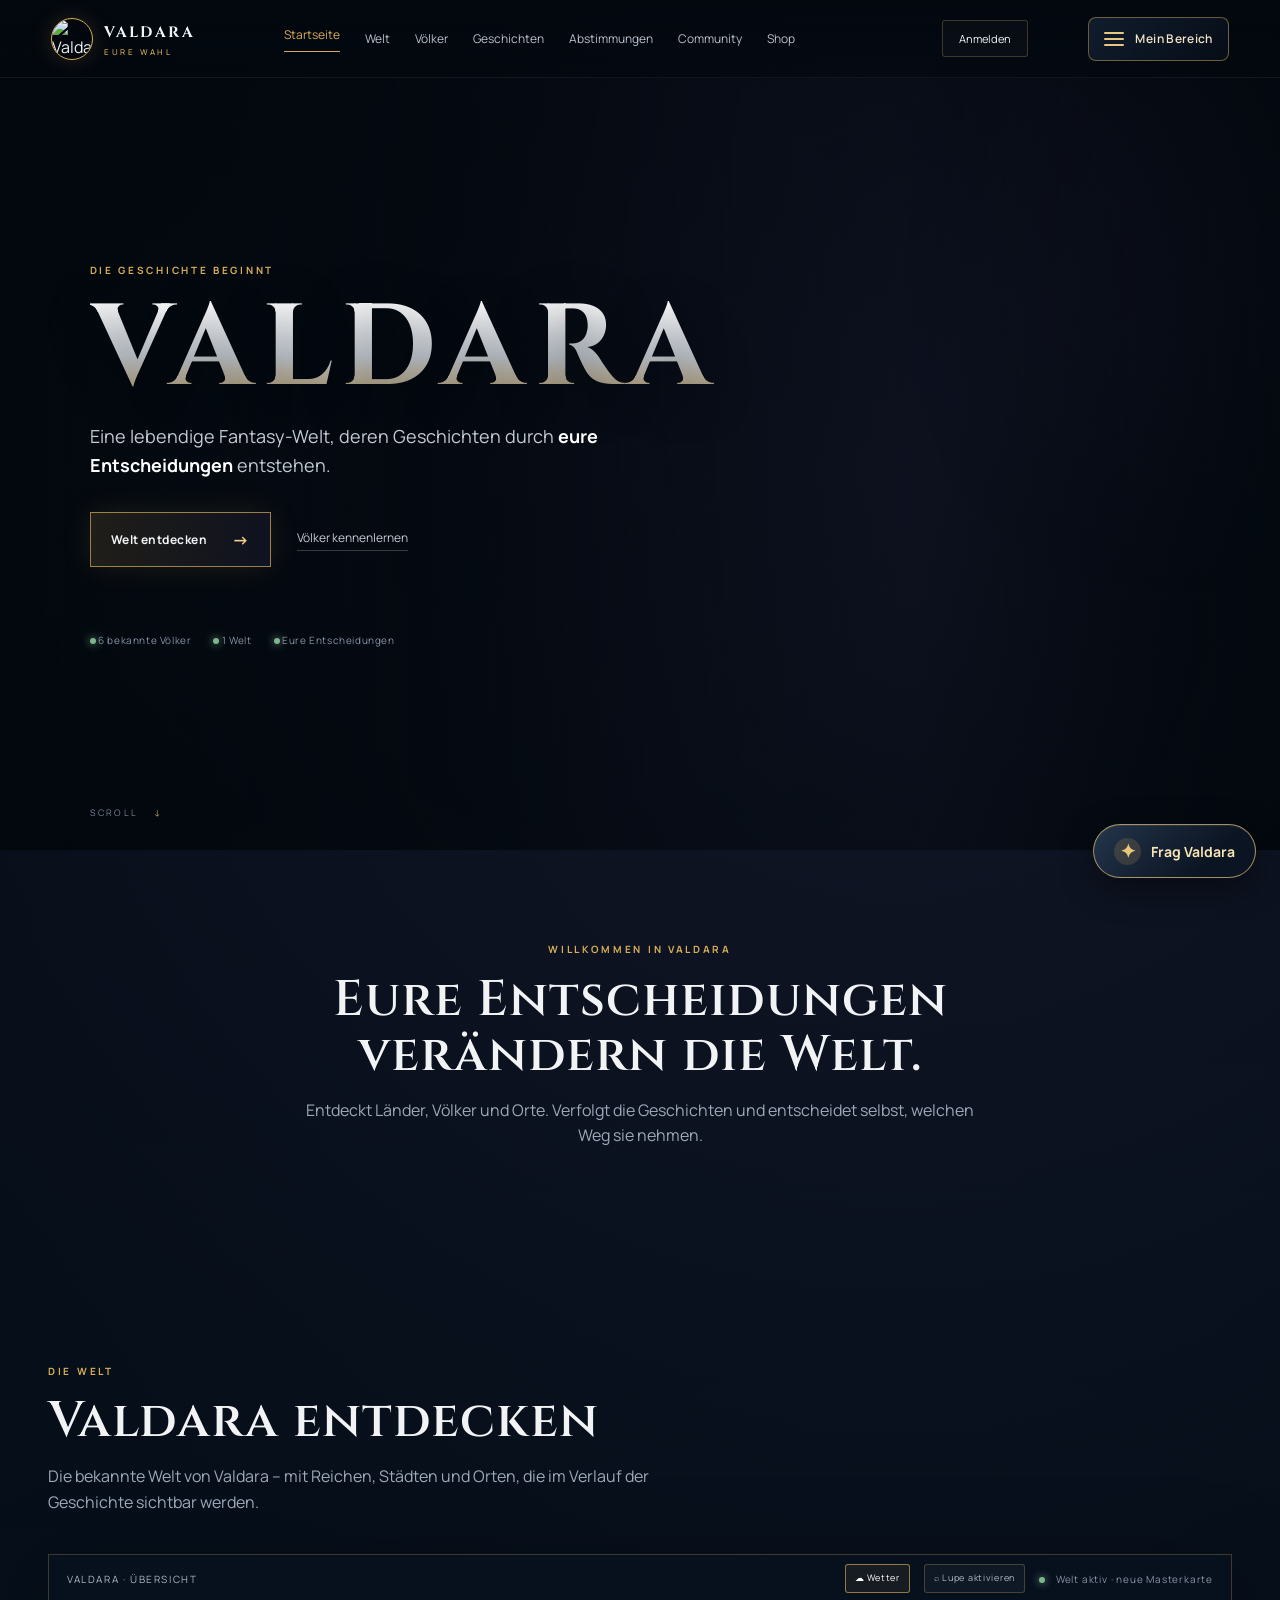
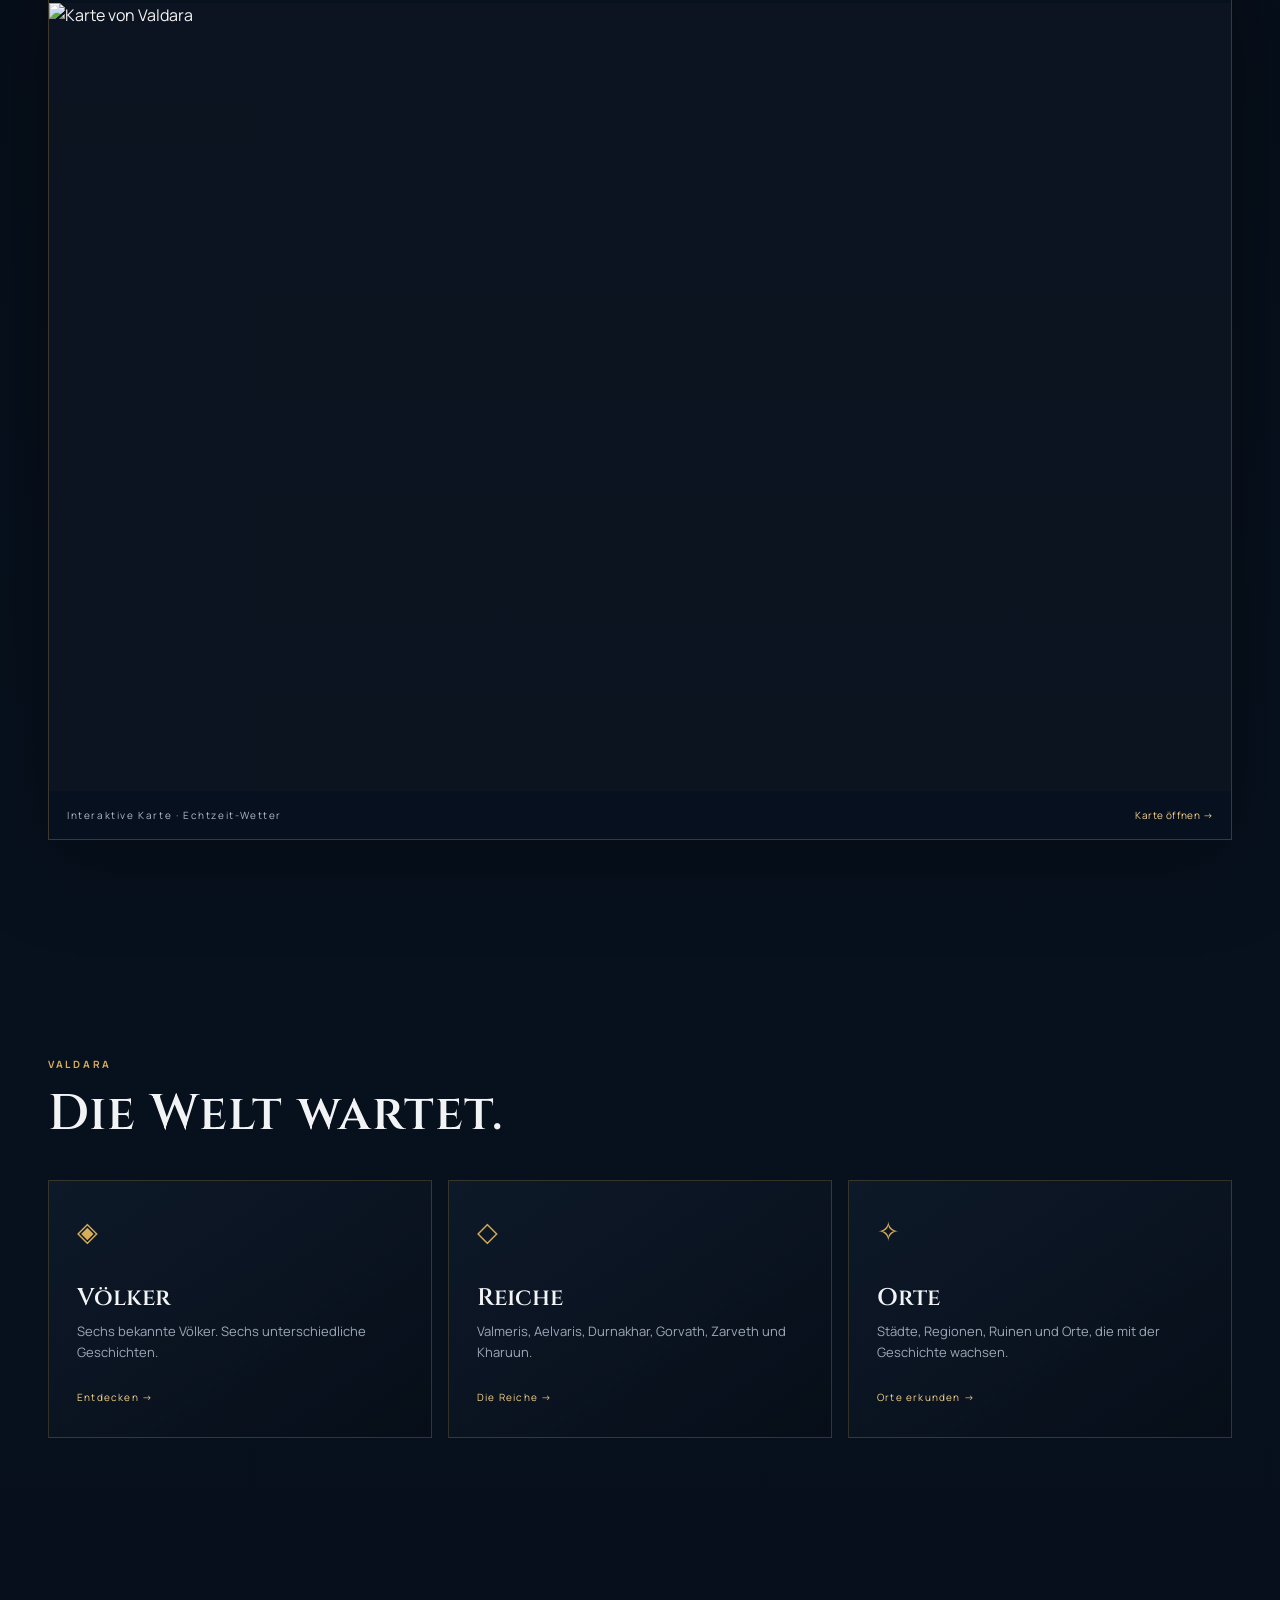
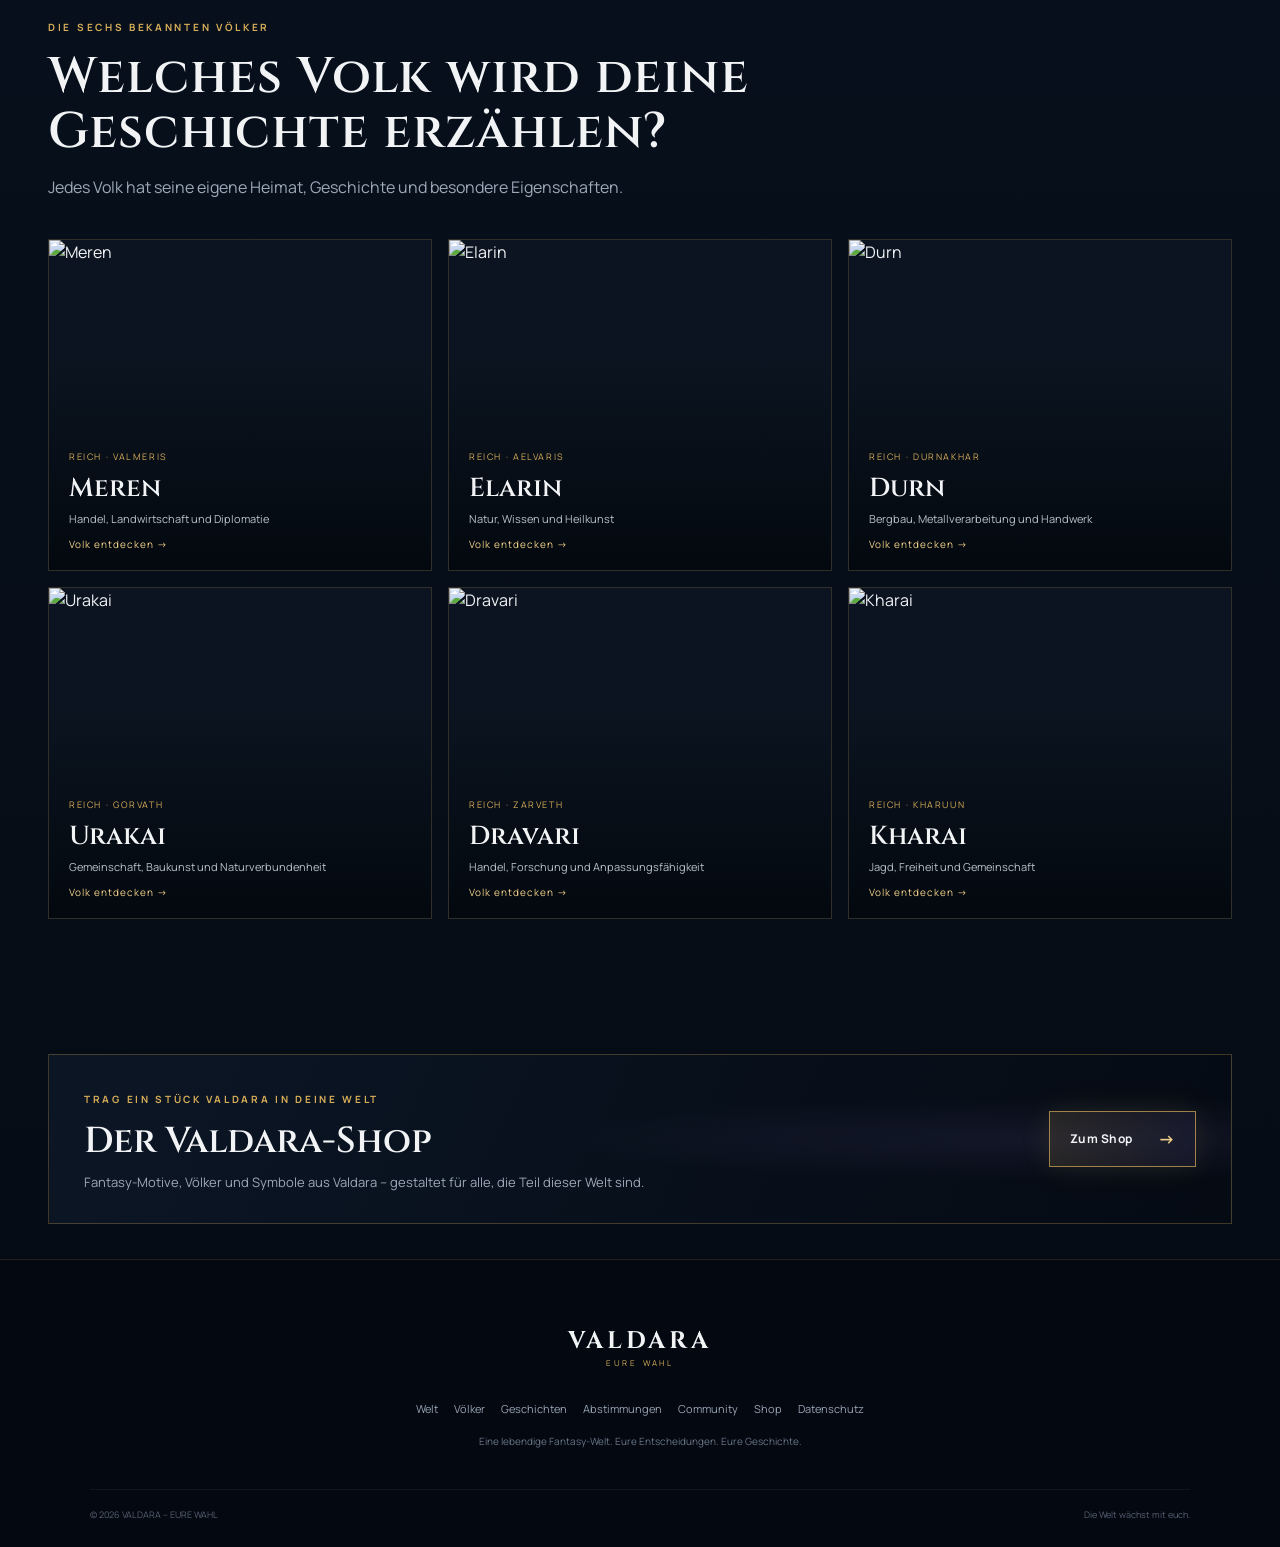
==== commit 4a68fc39: "Add files via upload" ====
--- a/index.html
+++ b/index.html
@@ -13,7 +13,7 @@
 <body data-page="start">
 <div class="ambient ambient-a"></div><div class="ambient ambient-b"></div>
 <header class="site-header">
-  <a class="brand" href="#start" aria-label="Valdara Startseite"><img src="https://vunvrgopzcbbxcxyjnxp.supabase.co/storage/v1/object/public/valdara-media/branding/Goldenes%20Valdara-Fantasyemblem.png" alt="Valdara Logo"></a>
+  <a class="brand" href="#start" aria-label="Valdara Startseite"><img src="assets/valdara-logo.jpg" alt="Valdara Logo"><span>VALDARA<small>EURE WAHL</small></span></a>
   <nav class="main-nav" id="mainNav">
     <a data-page="start" href="index.html" class="active" aria-current="page">Startseite</a><a data-page="welt" href="welt.html">Welt</a><a data-page="voelker" href="voelker.html">Völker</a><a data-page="geschichten" href="geschichten.html">Geschichten</a><a data-page="entscheidungen" href="abstimmungen.html">Abstimmungen</a><a data-page="community" href="community.html">Community</a><a data-page="shop" href="shop.html">Shop</a>
   <a id="profileNavLink" href="mein-bereich.html" hidden>Profil</a></nav>
@@ -27,7 +27,7 @@
 <a href="mein-bereich.html?view=messages">Nachrichten</a>
 <a href="mein-bereich.html?view=friends">Freunde</a>
 <a href="mein-bereich.html?view=inventory">Inventar</a>
-<a href="community.html">Forum</a>
+<a href="forum.html">Forum</a><button id="globalLogoutButton" class="member-menu-logout" type="button">Abmelden ↗</button>
 </div></div></header>
 <main>
 <section class="hero" id="start">
--- a/styles.css
+++ b/styles.css
@@ -1,4 +1,4 @@
-:root{--bg:#050b14;--bg2:#091321;--panel:rgba(9,18,31,.76);--panel2:rgba(13,25,42,.88);--gold:#d7ad58;--gold2:#f2d18a;--text:#f1f3f5;--muted:#9da8b8;--line:rgba(215,173,88,.26);--violet:#6e5c9e;--max:1240px}*{box-sizing:border-box}html{scroll-behavior:smooth}body{margin:0;background:radial-gradient(circle at 70% 10%,rgba(78,67,117,.18),transparent 28%),linear-gradient(#050b14,#07111e 55%,#050b14);color:var(--text);font-family:Manrope,Arial,sans-serif;line-height:1.6}a{color:inherit;text-decoration:none}button{font:inherit;color:inherit}.ambient{position:fixed;pointer-events:none;filter:blur(90px);opacity:.16;z-index:-1}.ambient-a{width:420px;height:420px;background:#52668c;left:-180px;top:30%}.ambient-b{width:360px;height:360px;background:#73569e;right:-150px;top:8%}.site-header{position:fixed;z-index:20;top:0;left:0;right:0;height:78px;padding:0 4vw;display:flex;align-items:center;justify-content:space-between;background:linear-gradient(180deg,rgba(3,8,15,.94),rgba(3,8,15,.55));backdrop-filter:blur(16px);border-bottom:1px solid rgba(255,255,255,.06)}.brand{display:flex;align-items:center;gap:11px;min-width:185px}.brand img{width:54px;height:54px;object-fit:contain;border-radius:0;border:0;box-shadow:none;display:block}.brand span{font-family:Cinzel,serif;font-weight:700;letter-spacing:.16em;font-size:15px}.brand small{display:block;font:500 8px Manrope,sans-serif;letter-spacing:.32em;color:var(--gold);margin-top:1px}.main-nav{display:flex;gap:25px;align-items:center}.main-nav a{font-size:12px;color:#b9c1cc;transition:.2s}.main-nav a:hover,.main-nav a.active{color:#fff}.main-nav a.active:after{content:"";display:block;height:1px;background:var(--gold);margin-top:7px}.header-actions{display:flex;align-items:center;gap:10px;min-width:185px;justify-content:flex-end}.icon-btn,.menu-btn{border:0;background:transparent;font-size:23px;cursor:pointer}.login-btn{border:1px solid var(--line);background:rgba(255,255,255,.025);padding:9px 16px;border-radius:3px;font-size:11px;cursor:pointer}.menu-btn{display:none}.hero{min-height:850px;position:relative;display:flex;align-items:center;padding:150px 7vw 90px;overflow:hidden;background:linear-gradient(90deg,rgba(3,8,14,.97) 0%,rgba(3,8,14,.77) 37%,rgba(3,8,14,.25) 72%,rgba(3,8,14,.8) 100%),var(--valdara-map-url,url('assets/valdara-master-wegenetz.png')) center/cover}.hero:after{content:"";position:absolute;inset:0;background:radial-gradient(circle at 45% 50%,transparent 0,rgba(3,8,14,.08) 45%,rgba(3,8,14,.7) 100%);pointer-events:none}.hero-content{position:relative;z-index:2;max-width:650px}.eyebrow{font-size:10px;letter-spacing:.27em;color:var(--gold);font-weight:700}.hero h1{font:700 clamp(60px,9vw,124px)/.9 Cinzel,serif;letter-spacing:.08em;margin:20px 0;background:linear-gradient(180deg,#fff,#c5cbd3 55%,#a18a5b);-webkit-background-clip:text;background-clip:text;color:transparent;text-shadow:0 10px 50px rgba(0,0,0,.4)}.hero-sub{font-size:18px;max-width:570px;color:#c3cad4}.hero-sub strong{color:#fff}.hero-actions{display:flex;gap:26px;align-items:center;margin-top:32px}.glow-btn{display:inline-flex;gap:25px;align-items:center;padding:13px 20px;border:1px solid rgba(215,173,88,.7);background:linear-gradient(90deg,rgba(215,173,88,.13),rgba(110,92,158,.1));box-shadow:0 0 30px rgba(215,173,88,.12),inset 0 0 20px rgba(255,255,255,.02);font-size:12px;font-weight:700;letter-spacing:.04em}.glow-btn span{font-size:17px;color:var(--gold2)}.text-link{font-size:12px;color:#c4cad3;border-bottom:1px solid rgba(255,255,255,.2);padding-bottom:3px}.hero-meta{display:flex;gap:22px;margin-top:65px;color:#8994a4;font-size:10px;letter-spacing:.06em}.hero-meta i,.map-status i{display:inline-block;width:6px;height:6px;border-radius:50%;background:#7db68d;box-shadow:0 0 9px #7db68d}.hero-scroll{position:absolute;bottom:30px;left:7vw;z-index:2;font-size:9px;letter-spacing:.25em;color:#798494}.hero-scroll span{color:var(--gold);margin-left:12px}.section{max-width:var(--max);margin:auto;padding:105px 28px}.intro{padding-top:85px;padding-bottom:65px}.section-heading{max-width:720px;margin-bottom:38px}.section-heading.centered{text-align:center;margin-left:auto;margin-right:auto}.section-heading h2{font:600 clamp(30px,4vw,50px)/1.1 Cinzel,serif;margin:12px 0 15px;letter-spacing:.02em}.section-heading p{color:var(--muted);margin:0;max-width:680px}.centered p{margin-left:auto;margin-right:auto}.map-shell{background:var(--panel);border:1px solid var(--line);box-shadow:0 20px 80px rgba(0,0,0,.35);overflow:hidden}.map-top,.map-bottom{height:48px;padding:0 18px;display:flex;align-items:center;justify-content:space-between;font-size:10px;letter-spacing:.16em;color:#aeb8c5}.map-status{letter-spacing:.08em;color:#8794a4}.map-status.offline{color:#c5a875}.map-status i{margin-right:8px}.map-view{position:relative;aspect-ratio:3/2;overflow:hidden;background:#0b1420}.map-view img{width:100%;height:100%;object-fit:cover;display:block;filter:saturate(.9) contrast(1.04)}.map-marker{position:absolute;width:18px;height:18px;padding:0;margin:0;border:0;background:transparent;cursor:pointer;transform:translate(-50%,-50%);z-index:5}.map-marker .marker-dot{position:absolute;left:50%;top:50%;width:8px;height:8px;border-radius:50%;transform:translate(-50%,-50%);background:#f5d892;border:2px solid rgba(4,10,18,.9);box-shadow:0 0 8px rgba(215,173,88,.95),0 0 14px rgba(0,0,0,.95)}.map-marker .marker-label{position:absolute;left:50%;top:100%;display:block;transform:translate(-50%,4px);font:600 9px Manrope,sans-serif;letter-spacing:.05em;color:#fff;background:rgba(4,10,18,.84);padding:3px 6px;border:1px solid rgba(215,173,88,.3);white-space:nowrap;opacity:0;pointer-events:none;transition:.2s}.map-marker:hover .marker-label{opacity:1;transform:translate(-50%,4px)}.map-marker.marker-custom .marker-dot{width:12px;height:12px;border-radius:50%;box-shadow:0 0 10px rgba(215,173,88,1),0 0 18px rgba(0,0,0,.95)}.map-bottom a{color:var(--gold2);letter-spacing:.04em}.feature-grid,.people-grid,.social-grid{display:grid;gap:16px}.feature-grid{grid-template-columns:repeat(3,1fr)}.feature-card{min-height:220px;padding:28px;background:linear-gradient(145deg,rgba(17,29,46,.72),rgba(7,14,24,.88));border:1px solid rgba(215,173,88,.22);position:relative;transition:.25s}.feature-card:hover{transform:translateY(-4px);border-color:rgba(215,173,88,.55);box-shadow:0 18px 50px rgba(0,0,0,.3)}.feature-icon{font-size:27px;color:var(--gold);margin-bottom:30px}.feature-card h3{font:600 24px Cinzel,serif;margin:0 0 7px}.feature-card p{color:var(--muted);font-size:13px;margin:0 0 20px}.feature-card span{font-size:10px;color:var(--gold2);letter-spacing:.12em}.peoples{padding-top:70px}.people-grid{grid-template-columns:repeat(3,1fr)}.people-card{min-height:330px;position:relative;overflow:hidden;border:1px solid rgba(215,173,88,.18);background:#0b1420}.people-card img{width:100%;height:100%;min-height:330px;object-fit:cover;display:block;transition:.5s;filter:saturate(.9)}.people-card:after{content:"";position:absolute;inset:35% 0 0;background:linear-gradient(transparent,rgba(3,8,14,.96))}.people-card:hover img{transform:scale(1.04)}.people-info{position:absolute;z-index:2;left:20px;right:20px;bottom:18px}.people-info .realm{font-size:9px;color:var(--gold);letter-spacing:.18em}.people-info h3{font:600 26px Cinzel,serif;margin:4px 0}.people-info p{font-size:11px;color:#b9c1cb;margin:0}.story-panel{border:1px solid rgba(215,173,88,.25);padding:50px;display:grid;grid-template-columns:1fr 310px;gap:50px;background:radial-gradient(circle at 75% 35%,rgba(98,80,139,.17),transparent 35%),linear-gradient(120deg,rgba(10,20,34,.96),rgba(5,11,19,.8))}.story-panel h2{font:600 43px Cinzel,serif;margin:12px 0}.story-panel p{color:var(--muted);max-width:600px}.story-panel .glow-btn{margin-top:18px}.episode-card{align-self:center;border-left:1px solid var(--line);padding-left:30px}.episode-card>span{font-size:9px;letter-spacing:.2em;color:var(--gold)}.episode-card strong{display:block;font:600 60px Cinzel,serif;color:#fff;margin:10px 0}.episode-card p{font-size:13px;color:#c2cad3}.episode-line{display:flex;gap:5px;margin-top:25px}.episode-line i{height:2px;background:#667085;flex:1}.episode-line i:first-child{background:var(--gold)}.decision{padding-top:75px}.decision-card{border:1px solid rgba(215,173,88,.35);background:linear-gradient(140deg,rgba(16,27,44,.88),rgba(6,13,22,.95));padding:35px;box-shadow:0 25px 70px rgba(0,0,0,.3)}.decision-question{display:flex;gap:22px;align-items:center;border-bottom:1px solid rgba(255,255,255,.07);padding-bottom:25px}.decision-number{font:600 38px Cinzel,serif;color:rgba(215,173,88,.5)}.decision-question h3{font:600 25px Cinzel,serif;margin:5px 0 0}.choice-grid{display:grid;grid-template-columns:repeat(3,1fr);gap:10px;margin-top:25px}.choice-grid button{display:flex;justify-content:space-between;padding:17px;background:rgba(255,255,255,.025);border:1px solid rgba(255,255,255,.08);cursor:pointer;text-align:left;transition:.2s}.choice-grid button:hover,.choice-grid button.selected{border-color:var(--gold);background:rgba(215,173,88,.08)}.choice-grid span{color:var(--gold)}.decision-footer{display:flex;justify-content:space-between;color:#737e8d;font-size:9px;letter-spacing:.08em;margin-top:20px}.social-grid{grid-template-columns:repeat(3,1fr)}.social-card{display:flex;align-items:center;gap:15px;padding:20px;border:1px solid rgba(255,255,255,.08);background:rgba(12,22,36,.65);transition:.2s}.social-card:hover{border-color:var(--line);transform:translateY(-2px)}.social-card>span:last-child{margin-left:auto;color:var(--gold)}.social-symbol{font-size:25px;color:var(--gold);width:35px;text-align:center}.social-card strong{font:600 16px Cinzel,serif}.social-card p{margin:2px 0 0;font-size:10px;color:var(--muted)}.footer{padding:65px 7vw 25px;background:#030811;border-top:1px solid rgba(215,173,88,.14);text-align:center}.footer-brand span{font:700 24px Cinzel,serif;letter-spacing:.16em}.footer-brand small{display:block;color:var(--gold);font-size:8px;letter-spacing:.35em}.footer-links{display:flex;justify-content:center;gap:25px;margin:30px 0 15px;color:#98a3b2;font-size:11px}.footer p{color:#697586;font-size:10px}.footer-bottom{margin-top:40px;padding-top:18px;border-top:1px solid rgba(255,255,255,.06);display:flex;justify-content:space-between;color:#566172;font-size:9px}@media(max-width:980px){.main-nav{gap:12px}.main-nav a{font-size:10px}.hero{min-height:760px}.people-grid{grid-template-columns:repeat(2,1fr)}.feature-grid,.social-grid{grid-template-columns:1fr}.story-panel{grid-template-columns:1fr}.episode-card{border-left:0;border-top:1px solid var(--line);padding:25px 0 0}.choice-grid{grid-template-columns:repeat(2,1fr)}}@media(max-width:760px){.site-header{height:68px}.main-nav{position:absolute;top:68px;left:0;right:0;display:none;flex-direction:column;align-items:flex-start;padding:18px 24px;background:rgba(4,10,17,.97);border-bottom:1px solid var(--line)}.main-nav.open{display:flex}.main-nav a.active:after{display:none}.menu-btn{display:block}.icon-btn{display:none}.login-btn{padding:7px 11px}.brand{min-width:auto}.hero{padding:130px 24px 70px;min-height:730px;background-position:center}.hero h1{font-size:65px}.hero-sub{font-size:15px}.hero-actions{align-items:flex-start;flex-direction:column;gap:18px}.hero-meta{flex-direction:column;gap:8px;margin-top:40px}.section{padding:75px 18px}.section-heading h2{font-size:31px}.people-grid{grid-template-columns:1fr}.map-shell{margin-left:-8px;margin-right:-8px}.story-panel{padding:30px 22px}.story-panel h2{font-size:32px}.choice-grid{grid-template-columns:1fr}.decision-card{padding:22px}.decision-footer,.footer-bottom{flex-direction:column;gap:8px}.footer-links{flex-wrap:wrap;gap:15px}}
+:root{--bg:#050b14;--bg2:#091321;--panel:rgba(9,18,31,.76);--panel2:rgba(13,25,42,.88);--gold:#d7ad58;--gold2:#f2d18a;--text:#f1f3f5;--muted:#9da8b8;--line:rgba(215,173,88,.26);--violet:#6e5c9e;--max:1240px}*{box-sizing:border-box}html{scroll-behavior:smooth}body{margin:0;background:radial-gradient(circle at 70% 10%,rgba(78,67,117,.18),transparent 28%),linear-gradient(#050b14,#07111e 55%,#050b14);color:var(--text);font-family:Manrope,Arial,sans-serif;line-height:1.6}a{color:inherit;text-decoration:none}button{font:inherit;color:inherit}.ambient{position:fixed;pointer-events:none;filter:blur(90px);opacity:.16;z-index:-1}.ambient-a{width:420px;height:420px;background:#52668c;left:-180px;top:30%}.ambient-b{width:360px;height:360px;background:#73569e;right:-150px;top:8%}.site-header{position:fixed;z-index:20;top:0;left:0;right:0;height:78px;padding:0 4vw;display:flex;align-items:center;justify-content:space-between;background:linear-gradient(180deg,rgba(3,8,15,.94),rgba(3,8,15,.55));backdrop-filter:blur(16px);border-bottom:1px solid rgba(255,255,255,.06)}.brand{display:flex;align-items:center;gap:11px;min-width:185px}.brand img{width:42px;height:42px;object-fit:cover;border-radius:50%;border:1px solid var(--gold);box-shadow:0 0 22px rgba(215,173,88,.18)}.brand span{font-family:Cinzel,serif;font-weight:700;letter-spacing:.16em;font-size:15px}.brand small{display:block;font:500 8px Manrope,sans-serif;letter-spacing:.32em;color:var(--gold);margin-top:1px}.main-nav{display:flex;gap:25px;align-items:center}.main-nav a{font-size:12px;color:#b9c1cc;transition:.2s}.main-nav a:hover,.main-nav a.active{color:#fff}.main-nav a.active:after{content:"";display:block;height:1px;background:var(--gold);margin-top:7px}.header-actions{display:flex;align-items:center;gap:10px;min-width:185px;justify-content:flex-end}.icon-btn,.menu-btn{border:0;background:transparent;font-size:23px;cursor:pointer}.login-btn{border:1px solid var(--line);background:rgba(255,255,255,.025);padding:9px 16px;border-radius:3px;font-size:11px;cursor:pointer}.menu-btn{display:none}.hero{min-height:850px;position:relative;display:flex;align-items:center;padding:150px 7vw 90px;overflow:hidden;background:linear-gradient(90deg,rgba(3,8,14,.97) 0%,rgba(3,8,14,.77) 37%,rgba(3,8,14,.25) 72%,rgba(3,8,14,.8) 100%),var(--valdara-map-url,url('assets/valdara-master-wegenetz.png')) center/cover}.hero:after{content:"";position:absolute;inset:0;background:radial-gradient(circle at 45% 50%,transparent 0,rgba(3,8,14,.08) 45%,rgba(3,8,14,.7) 100%);pointer-events:none}.hero-content{position:relative;z-index:2;max-width:650px}.eyebrow{font-size:10px;letter-spacing:.27em;color:var(--gold);font-weight:700}.hero h1{font:700 clamp(60px,9vw,124px)/.9 Cinzel,serif;letter-spacing:.08em;margin:20px 0;background:linear-gradient(180deg,#fff,#c5cbd3 55%,#a18a5b);-webkit-background-clip:text;background-clip:text;color:transparent;text-shadow:0 10px 50px rgba(0,0,0,.4)}.hero-sub{font-size:18px;max-width:570px;color:#c3cad4}.hero-sub strong{color:#fff}.hero-actions{display:flex;gap:26px;align-items:center;margin-top:32px}.glow-btn{display:inline-flex;gap:25px;align-items:center;padding:13px 20px;border:1px solid rgba(215,173,88,.7);background:linear-gradient(90deg,rgba(215,173,88,.13),rgba(110,92,158,.1));box-shadow:0 0 30px rgba(215,173,88,.12),inset 0 0 20px rgba(255,255,255,.02);font-size:12px;font-weight:700;letter-spacing:.04em}.glow-btn span{font-size:17px;color:var(--gold2)}.text-link{font-size:12px;color:#c4cad3;border-bottom:1px solid rgba(255,255,255,.2);padding-bottom:3px}.hero-meta{display:flex;gap:22px;margin-top:65px;color:#8994a4;font-size:10px;letter-spacing:.06em}.hero-meta i,.map-status i{display:inline-block;width:6px;height:6px;border-radius:50%;background:#7db68d;box-shadow:0 0 9px #7db68d}.hero-scroll{position:absolute;bottom:30px;left:7vw;z-index:2;font-size:9px;letter-spacing:.25em;color:#798494}.hero-scroll span{color:var(--gold);margin-left:12px}.section{max-width:var(--max);margin:auto;padding:105px 28px}.intro{padding-top:85px;padding-bottom:65px}.section-heading{max-width:720px;margin-bottom:38px}.section-heading.centered{text-align:center;margin-left:auto;margin-right:auto}.section-heading h2{font:600 clamp(30px,4vw,50px)/1.1 Cinzel,serif;margin:12px 0 15px;letter-spacing:.02em}.section-heading p{color:var(--muted);margin:0;max-width:680px}.centered p{margin-left:auto;margin-right:auto}.map-shell{background:var(--panel);border:1px solid var(--line);box-shadow:0 20px 80px rgba(0,0,0,.35);overflow:hidden}.map-top,.map-bottom{height:48px;padding:0 18px;display:flex;align-items:center;justify-content:space-between;font-size:10px;letter-spacing:.16em;color:#aeb8c5}.map-status{letter-spacing:.08em;color:#8794a4}.map-status.offline{color:#c5a875}.map-status i{margin-right:8px}.map-view{position:relative;aspect-ratio:3/2;overflow:hidden;background:#0b1420}.map-view img{width:100%;height:100%;object-fit:cover;display:block;filter:saturate(.9) contrast(1.04)}.map-marker{position:absolute;width:18px;height:18px;padding:0;margin:0;border:0;background:transparent;cursor:pointer;transform:translate(-50%,-50%);z-index:5}.map-marker .marker-dot{position:absolute;left:50%;top:50%;width:8px;height:8px;border-radius:50%;transform:translate(-50%,-50%);background:#f5d892;border:2px solid rgba(4,10,18,.9);box-shadow:0 0 8px rgba(215,173,88,.95),0 0 14px rgba(0,0,0,.95)}.map-marker .marker-label{position:absolute;left:50%;top:100%;display:block;transform:translate(-50%,4px);font:600 9px Manrope,sans-serif;letter-spacing:.05em;color:#fff;background:rgba(4,10,18,.84);padding:3px 6px;border:1px solid rgba(215,173,88,.3);white-space:nowrap;opacity:0;pointer-events:none;transition:.2s}.map-marker:hover .marker-label{opacity:1;transform:translate(-50%,4px)}.map-marker.marker-custom .marker-dot{width:12px;height:12px;border-radius:50%;box-shadow:0 0 10px rgba(215,173,88,1),0 0 18px rgba(0,0,0,.95)}.map-bottom a{color:var(--gold2);letter-spacing:.04em}.feature-grid,.people-grid,.social-grid{display:grid;gap:16px}.feature-grid{grid-template-columns:repeat(3,1fr)}.feature-card{min-height:220px;padding:28px;background:linear-gradient(145deg,rgba(17,29,46,.72),rgba(7,14,24,.88));border:1px solid rgba(215,173,88,.22);position:relative;transition:.25s}.feature-card:hover{transform:translateY(-4px);border-color:rgba(215,173,88,.55);box-shadow:0 18px 50px rgba(0,0,0,.3)}.feature-icon{font-size:27px;color:var(--gold);margin-bottom:30px}.feature-card h3{font:600 24px Cinzel,serif;margin:0 0 7px}.feature-card p{color:var(--muted);font-size:13px;margin:0 0 20px}.feature-card span{font-size:10px;color:var(--gold2);letter-spacing:.12em}.peoples{padding-top:70px}.people-grid{grid-template-columns:repeat(3,1fr)}.people-card{min-height:330px;position:relative;overflow:hidden;border:1px solid rgba(215,173,88,.18);background:#0b1420}.people-card img{width:100%;height:100%;min-height:330px;object-fit:cover;display:block;transition:.5s;filter:saturate(.9)}.people-card:after{content:"";position:absolute;inset:35% 0 0;background:linear-gradient(transparent,rgba(3,8,14,.96))}.people-card:hover img{transform:scale(1.04)}.people-info{position:absolute;z-index:2;left:20px;right:20px;bottom:18px}.people-info .realm{font-size:9px;color:var(--gold);letter-spacing:.18em}.people-info h3{font:600 26px Cinzel,serif;margin:4px 0}.people-info p{font-size:11px;color:#b9c1cb;margin:0}.story-panel{border:1px solid rgba(215,173,88,.25);padding:50px;display:grid;grid-template-columns:1fr 310px;gap:50px;background:radial-gradient(circle at 75% 35%,rgba(98,80,139,.17),transparent 35%),linear-gradient(120deg,rgba(10,20,34,.96),rgba(5,11,19,.8))}.story-panel h2{font:600 43px Cinzel,serif;margin:12px 0}.story-panel p{color:var(--muted);max-width:600px}.story-panel .glow-btn{margin-top:18px}.episode-card{align-self:center;border-left:1px solid var(--line);padding-left:30px}.episode-card>span{font-size:9px;letter-spacing:.2em;color:var(--gold)}.episode-card strong{display:block;font:600 60px Cinzel,serif;color:#fff;margin:10px 0}.episode-card p{font-size:13px;color:#c2cad3}.episode-line{display:flex;gap:5px;margin-top:25px}.episode-line i{height:2px;background:#667085;flex:1}.episode-line i:first-child{background:var(--gold)}.decision{padding-top:75px}.decision-card{border:1px solid rgba(215,173,88,.35);background:linear-gradient(140deg,rgba(16,27,44,.88),rgba(6,13,22,.95));padding:35px;box-shadow:0 25px 70px rgba(0,0,0,.3)}.decision-question{display:flex;gap:22px;align-items:center;border-bottom:1px solid rgba(255,255,255,.07);padding-bottom:25px}.decision-number{font:600 38px Cinzel,serif;color:rgba(215,173,88,.5)}.decision-question h3{font:600 25px Cinzel,serif;margin:5px 0 0}.choice-grid{display:grid;grid-template-columns:repeat(3,1fr);gap:10px;margin-top:25px}.choice-grid button{display:flex;justify-content:space-between;padding:17px;background:rgba(255,255,255,.025);border:1px solid rgba(255,255,255,.08);cursor:pointer;text-align:left;transition:.2s}.choice-grid button:hover,.choice-grid button.selected{border-color:var(--gold);background:rgba(215,173,88,.08)}.choice-grid span{color:var(--gold)}.decision-footer{display:flex;justify-content:space-between;color:#737e8d;font-size:9px;letter-spacing:.08em;margin-top:20px}.social-grid{grid-template-columns:repeat(3,1fr)}.social-card{display:flex;align-items:center;gap:15px;padding:20px;border:1px solid rgba(255,255,255,.08);background:rgba(12,22,36,.65);transition:.2s}.social-card:hover{border-color:var(--line);transform:translateY(-2px)}.social-card>span:last-child{margin-left:auto;color:var(--gold)}.social-symbol{font-size:25px;color:var(--gold);width:35px;text-align:center}.social-card strong{font:600 16px Cinzel,serif}.social-card p{margin:2px 0 0;font-size:10px;color:var(--muted)}.footer{padding:65px 7vw 25px;background:#030811;border-top:1px solid rgba(215,173,88,.14);text-align:center}.footer-brand span{font:700 24px Cinzel,serif;letter-spacing:.16em}.footer-brand small{display:block;color:var(--gold);font-size:8px;letter-spacing:.35em}.footer-links{display:flex;justify-content:center;gap:25px;margin:30px 0 15px;color:#98a3b2;font-size:11px}.footer p{color:#697586;font-size:10px}.footer-bottom{margin-top:40px;padding-top:18px;border-top:1px solid rgba(255,255,255,.06);display:flex;justify-content:space-between;color:#566172;font-size:9px}@media(max-width:980px){.main-nav{gap:12px}.main-nav a{font-size:10px}.hero{min-height:760px}.people-grid{grid-template-columns:repeat(2,1fr)}.feature-grid,.social-grid{grid-template-columns:1fr}.story-panel{grid-template-columns:1fr}.episode-card{border-left:0;border-top:1px solid var(--line);padding:25px 0 0}.choice-grid{grid-template-columns:repeat(2,1fr)}}@media(max-width:760px){.site-header{height:68px}.main-nav{position:absolute;top:68px;left:0;right:0;display:none;flex-direction:column;align-items:flex-start;padding:18px 24px;background:rgba(4,10,17,.97);border-bottom:1px solid var(--line)}.main-nav.open{display:flex}.main-nav a.active:after{display:none}.menu-btn{display:block}.icon-btn{display:none}.login-btn{padding:7px 11px}.brand{min-width:auto}.hero{padding:130px 24px 70px;min-height:730px;background-position:center}.hero h1{font-size:65px}.hero-sub{font-size:15px}.hero-actions{align-items:flex-start;flex-direction:column;gap:18px}.hero-meta{flex-direction:column;gap:8px;margin-top:40px}.section{padding:75px 18px}.section-heading h2{font-size:31px}.people-grid{grid-template-columns:1fr}.map-shell{margin-left:-8px;margin-right:-8px}.story-panel{padding:30px 22px}.story-panel h2{font-size:32px}.choice-grid{grid-template-columns:1fr}.decision-card{padding:22px}.decision-footer,.footer-bottom{flex-direction:column;gap:8px}.footer-links{flex-wrap:wrap;gap:15px}}
 
 /* Interactive detail layers restored for Valdara v06 */
 .people-card{display:block;width:100%;padding:0;color:inherit;text-align:left;font:inherit;cursor:pointer;appearance:none}
@@ -465,3 +465,8 @@
 .character-rights-overview.not-granted strong{color:#f0c779}
 .character-rights-overview .glow-btn{flex-shrink:0}
 @media(max-width:640px){.character-rights-overview{align-items:stretch;flex-direction:column}.character-rights-overview .glow-btn{width:100%}}
+
+/* Globale Abmeldung am unteren Rand des Mein-Bereich-Menüs */
+.member-menu-logout{display:block;width:100%;margin-top:8px;padding:12px 16px;border:0;border-top:1px solid rgba(215,173,88,.22);background:transparent;color:#e8c783;text-align:left;font:600 12px Manrope,sans-serif;cursor:pointer}
+.member-menu-logout:hover{background:rgba(215,173,88,.08)}
+.member-menu-logout:disabled{opacity:.6;cursor:wait}
